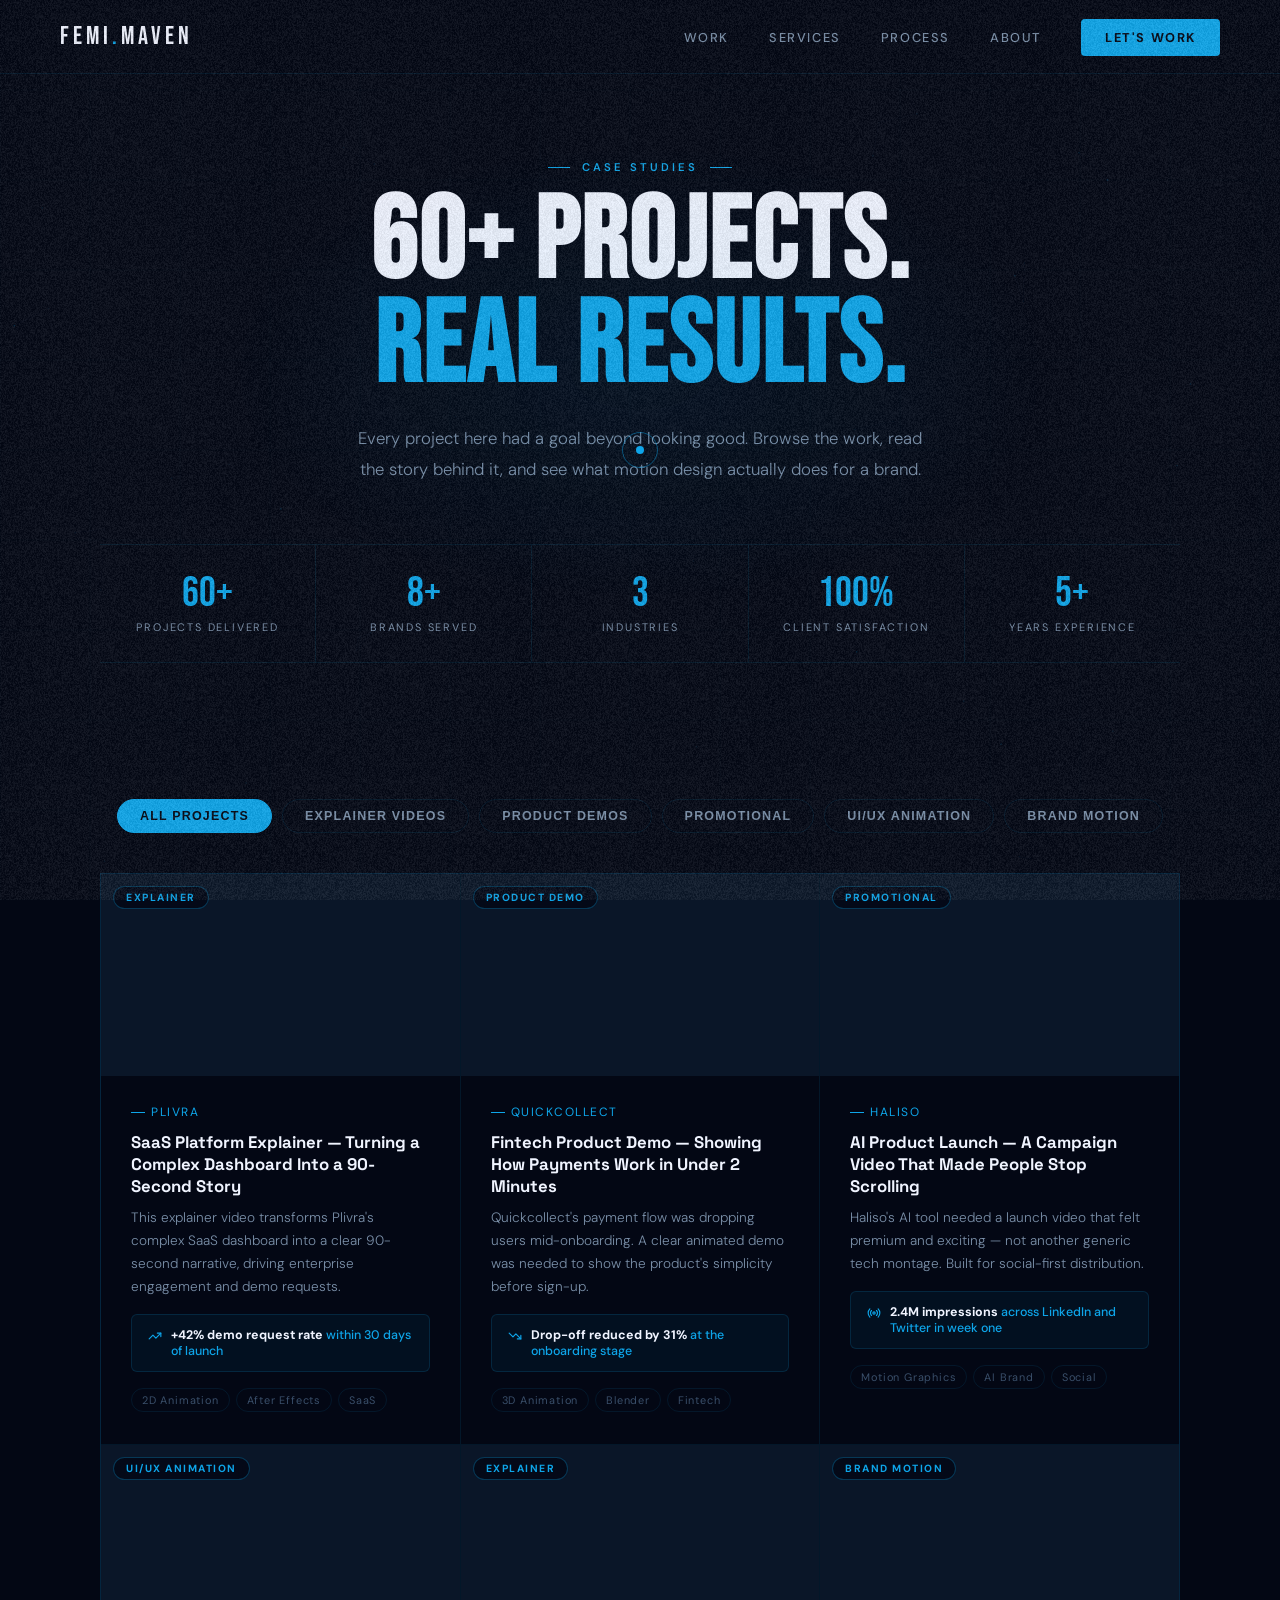
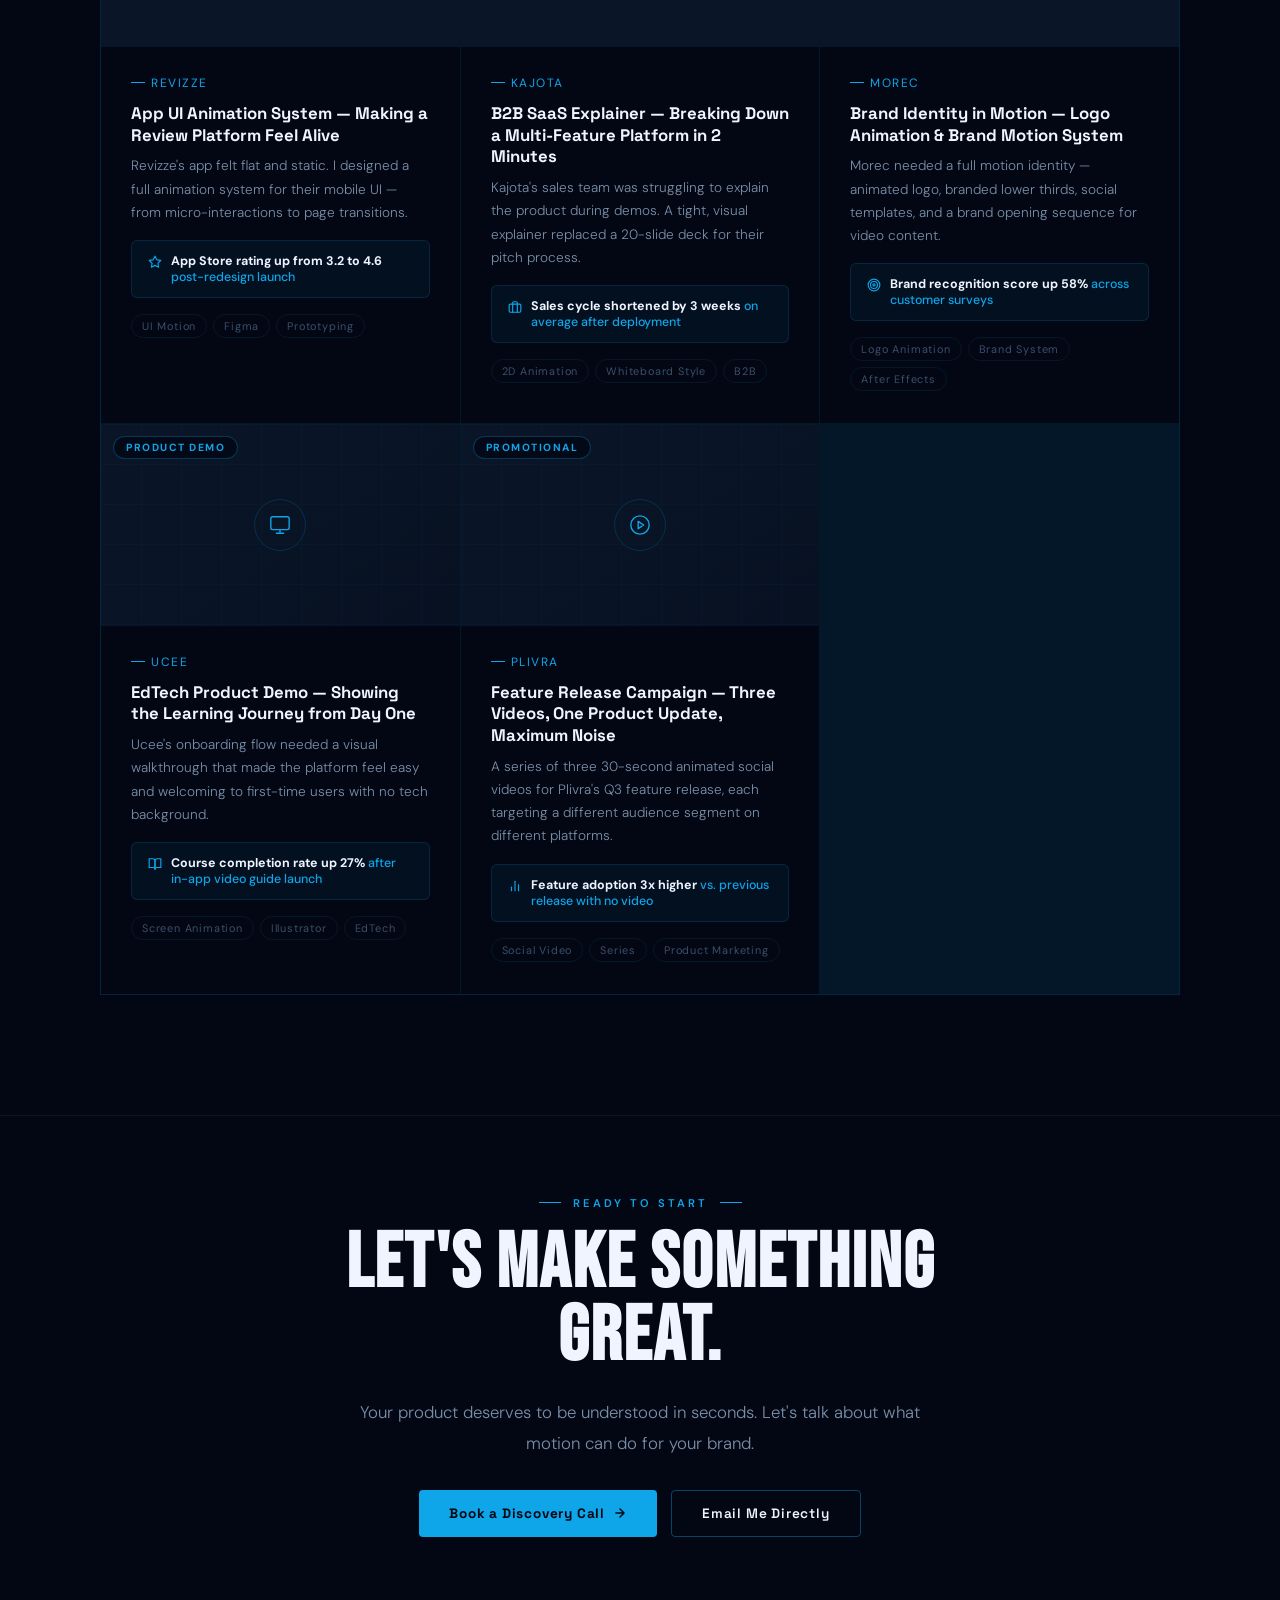
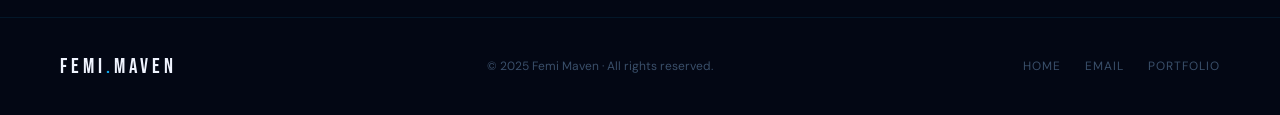
==== portfolio.html @ 69431718 "fix-2" ====
<!DOCTYPE html>
<html lang="en">

<head>
  <meta charset="UTF-8">
  <meta name="viewport" content="width=device-width, initial-scale=1.0">
  <title>Portfolio — Femi Maven Motion Design</title>
  <style>
    @import url('https://fonts.googleapis.com/css2?family=Bebas+Neue&family=Space+Grotesk:wght@400;500;600;700&family=DM+Sans:wght@300;400;500&display=swap');

    :root {
      --bg: #030714;
      --bg2: #0a1628;
      --bg3: #071122;
      --ac: #0ea5e9;
      --acg: rgba(14, 165, 233, .12);
      --acgs: rgba(14, 165, 233, .3);
      --tp: #f0f4ff;
      --tm: #7a8fa8;
      --td: #3a4f6a;
      --b: rgba(14, 165, 233, .1);
      --bh: rgba(14, 165, 233, .38);
    }

    *,
    *::before,
    *::after {
      margin: 0;
      padding: 0;
      box-sizing: border-box
    }

    html {
      scroll-behavior: smooth
    }

    body {
      background: var(--bg);
      color: var(--tp);
      font-family: 'DM Sans', 'Segoe UI', system-ui, sans-serif;
      overflow-x: hidden;
      cursor: none
    }

    body::before {
      content: '';
      display: block;
      position: fixed;
      top: 0;
      left: 0;
      width: 100%;
      height: 100%;
      opacity: .7;

      background: url('./noise.webp');
      background-repeat: repeat;
      background-size: 257px auto;
      pointer-events: none;
      z-index: 999;
    }

    /* CURSOR */
    #cd {
      width: 8px;
      height: 8px;
      background: var(--ac);
      border-radius: 50%;
      position: fixed;
      top: 0;
      left: 0;
      pointer-events: none;
      z-index: 9999;
      will-change: transform
    }

    #cr {
      width: 36px;
      height: 36px;
      border: 1.5px solid rgba(14, 165, 233, .45);
      border-radius: 50%;
      position: fixed;
      top: 0;
      left: 0;
      pointer-events: none;
      z-index: 9998;
      will-change: transform;
      transition: width .25s, height .25s, border-color .25s
    }

    #cr.big {
      width: 58px;
      height: 58px;
      border-color: var(--ac)
    }

    /* CANVAS */
    #bgc {
      position: fixed;
      inset: 0;
      z-index: 0;
      pointer-events: none;
      opacity: .5
    }

    /* NAV */
    nav {
      position: fixed;
      top: 0;
      left: 0;
      right: 0;
      z-index: 200;
      padding: 22px 60px;
      display: flex;
      align-items: center;
      justify-content: space-between;
      background: rgba(3, 7, 20, .92);
      backdrop-filter: blur(18px);
      border-bottom: 1px solid var(--b)
    }

    .logo {
      font-family: 'Bebas Neue', Impact, sans-serif;
      font-size: 1.55rem;
      letter-spacing: 4px;
      color: var(--tp);
      text-decoration: none
    }

    .logo em {
      color: var(--ac);
      font-style: normal
    }

    .nav-ul {
      display: flex;
      gap: 40px;
      list-style: none;
      align-items: center
    }

    .nav-ul a {
      color: var(--tm);
      text-decoration: none;
      font-size: .8rem;
      font-weight: 500;
      letter-spacing: 1.6px;
      text-transform: uppercase;
      transition: color .25s;
      position: relative
    }

    .nav-ul a::after {
      content: '';
      position: absolute;
      bottom: -4px;
      left: 0;
      right: 0;
      height: 1px;
      background: var(--ac);
      transform: scaleX(0);
      transition: transform .25s
    }

    .nav-ul a:hover,
    .nav-ul a.active {
      color: var(--tp)
    }

    .nav-ul a:hover::after,
    .nav-ul a.active::after {
      transform: scaleX(1)
    }

    .ncta {
      background: var(--ac) !important;
      color: #030714 !important;
      padding: 10px 24px !important;
      border-radius: 4px;
      font-weight: 700 !important
    }

    .ncta:hover {
      box-shadow: 0 0 26px rgba(14, 165, 233, .55) !important
    }

    .ncta::after {
      display: none !important
    }

    /* LAYOUT */
    .wrap {
      max-width: 1200px;
      margin: 0 auto;
      padding: 0 60px
    }

    /* HERO BANNER */
    #phero {
      position: relative;
      z-index: 10;
      padding: 160px 0 80px;
      text-align: center;
      overflow: hidden
    }

    #phero::before {
      content: '';
      position: absolute;
      width: 900px;
      height: 500px;
      background: radial-gradient(ellipse, rgba(14, 165, 233, .06), transparent 65%);
      top: 50%;
      left: 50%;
      transform: translate(-50%, -50%);
      pointer-events: none
    }

    .eye {
      font-size: .7rem;
      font-weight: 600;
      letter-spacing: 3px;
      text-transform: uppercase;
      color: var(--ac);
      display: flex;
      align-items: center;
      justify-content: center;
      gap: 12px;
      margin-bottom: 18px
    }

    .eye::before {
      content: '';
      width: 22px;
      height: 1px;
      background: var(--ac)
    }

    .eye::after {
      content: '';
      width: 22px;
      height: 1px;
      background: var(--ac)
    }

    .phero-h {
      font-family: 'Bebas Neue', Impact, sans-serif;
      font-size: clamp(4rem, 9vw, 9rem);
      line-height: .9;
      letter-spacing: 2px;
      color: var(--tp);
      margin-bottom: 24px
    }

    .phero-h .ac {
      color: var(--ac)
    }

    .phero-sub {
      font-size: 1.05rem;
      color: var(--tm);
      max-width: 580px;
      margin: 0 auto;
      line-height: 1.8;
      font-weight: 300
    }

    /* STATS STRIP */
    .pstats {
      display: flex;
      gap: 0;
      border-top: 1px solid var(--b);
      border-bottom: 1px solid var(--b);
      margin-top: 60px;
      position: relative;
      z-index: 10
    }

    .pstat {
      flex: 1;
      padding: 28px 20px;
      text-align: center;
      border-right: 1px solid var(--b)
    }

    .pstat:last-child {
      border-right: none
    }

    .pstat-n {
      font-family: 'Bebas Neue', Impact, sans-serif;
      font-size: 2.6rem;
      color: var(--ac);
      line-height: 1;
      display: block
    }

    .pstat-l {
      font-size: .68rem;
      color: var(--tm);
      letter-spacing: 1.8px;
      text-transform: uppercase;
      margin-top: 6px;
      display: block
    }

    /* FILTERS */
    #filters {
      position: relative;
      z-index: 10;
      padding: 56px 0 40px
    }

    .filter-row {
      display: flex;
      gap: 10px;
      flex-wrap: wrap;
      align-items: center;
      justify-content: center
    }

    .ftag {
      padding: 9px 22px;
      border: 1px solid var(--b);
      border-radius: 100px;
      font-size: .78rem;
      font-weight: 600;
      letter-spacing: 1px;
      color: var(--tm);
      background: transparent;
      cursor: none;
      transition: all .25s;
      letter-spacing: 1.2px;
      text-transform: uppercase
    }

    .ftag:hover {
      border-color: var(--bh);
      color: var(--tp)
    }

    .ftag.on {
      background: var(--ac);
      border-color: var(--ac);
      color: #030714
    }

    /* GRID */
    #pgrid {
      position: relative;
      z-index: 10;
      padding-bottom: 120px
    }

    .grid {
      display: grid;
      grid-template-columns: repeat(3, 1fr);
      gap: 1px;
      background: var(--b);
      border: 1px solid var(--b)
    }

    /* PROJECT CARD */
    .pcard {
      background: var(--bg);
      position: relative;
      overflow: hidden;
      cursor: none;
      transition: background .35s
    }

    .pcard:hover {
      background: var(--bg3)
    }

    .pcard-thumb {
      position: relative;
      aspect-ratio: 16/9;
      overflow: hidden;
      background: var(--bg2)
    }

    .pcard-thumb-ph {
      position: absolute;
      inset: 0;
      display: flex;
      align-items: center;
      justify-content: center;
      background: linear-gradient(145deg, var(--bg2), var(--bg3))
    }

    .pcard-thumb-ph::before {
      content: '';
      position: absolute;
      inset: 0;
      background-image: linear-gradient(rgba(14, 165, 233, .03) 1px, transparent 1px), linear-gradient(90deg, rgba(14, 165, 233, .03) 1px, transparent 1px);
      background-size: 40px 40px
    }

    .thumb-icon {
      width: 52px;
      height: 52px;
      border: 1px solid rgba(14, 165, 233, .2);
      border-radius: 50%;
      display: flex;
      align-items: center;
      justify-content: center;
      position: relative;
      z-index: 1
    }

    .thumb-icon svg {
      width: 22px;
      height: 22px;
      stroke: var(--ac);
      stroke-width: 1.5;
      fill: none;
      stroke-linecap: round;
      stroke-linejoin: round
    }

    /* hover overlay */
    .pcard-overlay {
      position: absolute;
      inset: 0;
      background: rgba(3, 7, 20, .85);
      display: flex;
      align-items: center;
      justify-content: center;
      opacity: 0;
      transition: opacity .35s;
      backdrop-filter: blur(4px)
    }

    .pcard:hover .pcard-overlay {
      opacity: 1
    }

    .view-btn {
      display: inline-flex;
      align-items: center;
      gap: 8px;
      background: var(--ac);
      color: #030714;
      padding: 12px 24px;
      border-radius: 4px;
      font-family: 'Space Grotesk', system-ui, sans-serif;
      font-size: .82rem;
      font-weight: 700;
      letter-spacing: .8px;
      transform: translateY(8px);
      transition: transform .35s
    }

    .pcard:hover .view-btn {
      transform: translateY(0)
    }

    /* card category tag */
    .pcard-cat {
      position: absolute;
      top: 12px;
      left: 12px;
      z-index: 2;
      padding: 4px 12px;
      border-radius: 100px;
      font-size: .65rem;
      font-weight: 700;
      letter-spacing: 1.5px;
      text-transform: uppercase;
      border: 1px solid rgba(14, 165, 233, .3);
      background: rgba(3, 7, 20, .8);
      color: var(--ac);
      backdrop-filter: blur(8px)
    }

    /* card body */
    .pcard-body {
      padding: 28px 30px 32px
    }

    .pcard-title {
      font-family: 'Space Grotesk', system-ui, sans-serif;
      font-size: 1.05rem;
      font-weight: 800;
      color: var(--tp);
      margin-bottom: 8px;
      line-height: 1.3
    }

    .pcard-client {
      font-size: .75rem;
      color: var(--ac);
      letter-spacing: 1.5px;
      text-transform: uppercase;
      margin-bottom: 12px;
      display: flex;
      align-items: center;
      gap: 6px
    }

    .pcard-client::before {
      content: '';
      width: 14px;
      height: 1px;
      background: var(--ac)
    }

    .pcard-desc {
      font-size: .85rem;
      color: var(--tm);
      line-height: 1.7;
      font-weight: 300
    }

    .pcard-result {
      margin-top: 16px;
      padding: 12px 16px;
      background: rgba(14, 165, 233, .06);
      border: 1px solid rgba(14, 165, 233, .15);
      border-radius: 6px;
      font-size: .78rem;
      color: var(--ac);
      font-weight: 500;
      display: flex;
      align-items: flex-start;
      gap: 9px
    }

    .pcard-result svg {
      width: 14px;
      height: 14px;
      flex-shrink: 0;
      margin-top: 2px
    }

    .pcard-result strong {
      color: var(--tp)
    }

    /* tag chips on card */
    .pcard-tags {
      display: flex;
      gap: 6px;
      flex-wrap: wrap;
      margin-top: 16px
    }

    .ptag {
      padding: 4px 10px;
      border: 1px solid var(--b);
      border-radius: 100px;
      font-size: .68rem;
      color: var(--td);
      letter-spacing: .8px
    }

    /* MODAL */
    #modal-bg {
      position: fixed;
      inset: 0;
      z-index: 500;
      background: rgba(3, 7, 20, .92);
      backdrop-filter: blur(12px);
      display: none;
      align-items: flex-start;
      justify-content: center;
      padding: 40px 20px;
      overflow-y: auto
    }

    #modal-bg.open {
      display: flex
    }

    #modal {
      background: var(--bg2);
      border: 1px solid var(--bh);
      border-radius: 16px;
      width: 100%;
      max-width: 900px;
      position: relative;
      overflow: hidden;
      animation: mopen .4s cubic-bezier(.16, 1, .3, 1)
    }

    @keyframes mopen {
      from {
        opacity: 0;
        transform: translateY(24px)
      }

      to {
        opacity: 1;
        transform: none
      }
    }

    .modal-close {
      position: absolute;
      top: 20px;
      right: 20px;
      z-index: 10;
      width: 40px;
      height: 40px;
      border: 1px solid var(--bh);
      border-radius: 50%;
      display: flex;
      align-items: center;
      justify-content: center;
      background: var(--bg3);
      cursor: none;
      transition: background .25s, border-color .25s
    }

    .modal-close:hover {
      background: var(--ac);
      border-color: var(--ac)
    }

    .modal-close svg {
      width: 16px;
      height: 16px;
      stroke: var(--tm);
      stroke-width: 2;
      fill: none;
      stroke-linecap: round;
      stroke-linejoin: round;
      transition: stroke .25s
    }

    .modal-close:hover svg {
      stroke: #030714
    }

    /* modal video / thumb */
    .modal-visual {
      position: relative;
      aspect-ratio: 16/9;
      background: linear-gradient(145deg, var(--bg3), #020b18);
      overflow: hidden
    }

    .modal-visual::before {
      content: '';
      position: absolute;
      inset: 0;
      background-image: linear-gradient(rgba(14, 165, 233, .03) 1px, transparent 1px), linear-gradient(90deg, rgba(14, 165, 233, .03) 1px, transparent 1px);
      background-size: 52px 52px
    }

    .modal-vis-ph {
      position: absolute;
      inset: 0;
      display: flex;
      align-items: center;
      justify-content: center;
      flex-direction: column;
      gap: 14px
    }

    .modal-play {
      width: 70px;
      height: 70px;
      border-radius: 50%;
      background: rgba(14, 165, 233, .1);
      border: 1.5px solid rgba(14, 165, 233, .4);
      display: flex;
      align-items: center;
      justify-content: center;
      position: relative;
      z-index: 1;
      transition: background .3s, transform .3s;
      cursor: none
    }

    .modal-play:hover {
      background: var(--ac);
      transform: scale(1.08);
      box-shadow: 0 0 40px rgba(14, 165, 233, .5)
    }

    .modal-play svg {
      width: 24px;
      height: 24px;
      fill: var(--ac);
      margin-left: 4px;
      transition: fill .3s
    }

    .modal-play:hover svg {
      fill: #030714
    }

    .modal-vis-label {
      font-size: .72rem;
      color: var(--tm);
      letter-spacing: 2px;
      text-transform: uppercase;
      position: relative;
      z-index: 1
    }

    /* corner brackets on modal visual */
    .mvc {
      position: absolute;
      width: 20px;
      height: 20px
    }

    .mvc.tl {
      top: 16px;
      left: 16px;
      border-top: 2px solid rgba(14, 165, 233, .35);
      border-left: 2px solid rgba(14, 165, 233, .35)
    }

    .mvc.tr {
      top: 16px;
      right: 16px;
      border-top: 2px solid rgba(14, 165, 233, .35);
      border-right: 2px solid rgba(14, 165, 233, .35)
    }

    .mvc.bl {
      bottom: 16px;
      left: 16px;
      border-bottom: 2px solid rgba(14, 165, 233, .35);
      border-left: 2px solid rgba(14, 165, 233, .35)
    }

    .mvc.br {
      bottom: 16px;
      right: 16px;
      border-bottom: 2px solid rgba(14, 165, 233, .35);
      border-right: 2px solid rgba(14, 165, 233, .35)
    }

    /* modal content */
    .modal-content {
      padding: 40px 44px 48px
    }

    .modal-cat-row {
      display: flex;
      align-items: center;
      gap: 10px;
      margin-bottom: 16px
    }

    .modal-cat {
      padding: 5px 14px;
      border-radius: 100px;
      font-size: .68rem;
      font-weight: 700;
      letter-spacing: 1.5px;
      text-transform: uppercase;
      border: 1px solid rgba(14, 165, 233, .3);
      color: var(--ac)
    }

    .modal-client-tag {
      font-size: .72rem;
      color: var(--td);
      letter-spacing: 1.5px;
      text-transform: uppercase
    }

    .modal-title {
      font-family: 'Space Grotesk', system-ui, sans-serif;
      font-size: clamp(1.6rem, 3vw, 2.2rem);
      font-weight: 800;
      line-height: 1.15;
      color: var(--tp);
      margin-bottom: 12px
    }

    .modal-tagline {
      font-size: 1rem;
      color: var(--tm);
      line-height: 1.75;
      font-weight: 300;
      margin-bottom: 32px;
      padding-bottom: 32px;
      border-bottom: 1px solid var(--b)
    }

    /* 3-col brief/result/impact */
    .modal-3col {
      display: grid;
      grid-template-columns: repeat(3, 1fr);
      gap: 1px;
      background: var(--b);
      border: 1px solid var(--b);
      border-radius: 8px;
      overflow: hidden;
      margin-bottom: 32px
    }

    .m3cell {
      background: var(--bg3);
      padding: 24px 22px
    }

    .m3label {
      font-size: .65rem;
      font-weight: 700;
      letter-spacing: 2.5px;
      text-transform: uppercase;
      color: var(--ac);
      margin-bottom: 10px;
      display: flex;
      align-items: center;
      gap: 8px
    }

    .m3label svg {
      width: 13px;
      height: 13px;
      stroke: var(--ac);
      stroke-width: 2;
      fill: none;
      stroke-linecap: round;
      stroke-linejoin: round
    }

    .m3val {
      font-size: .88rem;
      color: var(--tm);
      line-height: 1.7;
      font-weight: 300
    }

    .m3val strong {
      color: var(--tp);
      font-weight: 500
    }

    /* before/after */
    .ba-wrap {
      margin-bottom: 32px
    }

    .ba-title {
      font-family: 'Space Grotesk', system-ui, sans-serif;
      font-size: .85rem;
      font-weight: 700;
      color: var(--tp);
      letter-spacing: .5px;
      margin-bottom: 16px;
      display: flex;
      align-items: center;
      gap: 10px
    }

    .ba-title::after {
      content: '';
      flex: 1;
      height: 1px;
      background: var(--b)
    }

    .ba-grid {
      display: grid;
      grid-template-columns: 1fr 1fr;
      gap: 12px
    }

    .ba-card {
      padding: 20px 22px;
      border-radius: 8px;
      border: 1px solid var(--b)
    }

    .ba-card.before {
      background: rgba(255, 80, 80, .04);
      border-color: rgba(255, 80, 80, .15)
    }

    .ba-card.after {
      background: rgba(14, 165, 233, .04);
      border-color: rgba(14, 165, 233, .2)
    }

    .ba-head {
      font-size: .65rem;
      font-weight: 700;
      letter-spacing: 2px;
      text-transform: uppercase;
      margin-bottom: 10px;
      display: flex;
      align-items: center;
      gap: 7px
    }

    .ba-card.before .ba-head {
      color: #f87171
    }

    .ba-card.after .ba-head {
      color: var(--ac)
    }

    .ba-head svg {
      width: 12px;
      height: 12px;
      stroke: currentColor;
      stroke-width: 2.5;
      fill: none;
      stroke-linecap: round;
      stroke-linejoin: round
    }

    .ba-text {
      font-size: .85rem;
      color: var(--tm);
      line-height: 1.7;
      font-weight: 300
    }

    /* key results */
    .results-wrap {
      margin-bottom: 32px
    }

    .results-grid {
      display: grid;
      grid-template-columns: repeat(3, 1fr);
      gap: 12px;
      margin-top: 14px
    }

    .res-card {
      padding: 18px 20px;
      background: rgba(14, 165, 233, .05);
      border: 1px solid rgba(14, 165, 233, .14);
      border-radius: 8px;
      text-align: center
    }

    .res-num {
      font-family: 'Bebas Neue', Impact, sans-serif;
      font-size: 2.2rem;
      color: var(--ac);
      line-height: 1;
      display: block
    }

    .res-lbl {
      font-size: .7rem;
      color: var(--tm);
      letter-spacing: 1.2px;
      text-transform: uppercase;
      margin-top: 4px;
      display: block
    }

    /* tools used */
    .tools-row {
      display: flex;
      flex-wrap: wrap;
      gap: 8px
    }

    .tool-chip {
      padding: 6px 14px;
      border: 1px solid var(--b);
      border-radius: 100px;
      font-size: .75rem;
      color: var(--tm);
      background: var(--bg3)
    }

    /* modal footer */
    .modal-footer {
      display: flex;
      align-items: center;
      justify-content: space-between;
      padding-top: 28px;
      border-top: 1px solid var(--b)
    }

    .btn-p {
      background: var(--ac);
      color: #030714;
      padding: 14px 30px;
      font-family: 'Space Grotesk', system-ui, sans-serif;
      font-size: .85rem;
      font-weight: 700;
      letter-spacing: .8px;
      border-radius: 4px;
      border: none;
      cursor: none;
      text-decoration: none;
      display: inline-flex;
      align-items: center;
      gap: 8px;
      transition: box-shadow .3s, transform .2s
    }

    .btn-p:hover {
      box-shadow: 0 0 30px rgba(14, 165, 233, .5);
      transform: translateY(-2px)
    }

    .btn-g {
      background: transparent;
      color: var(--tp);
      padding: 14px 30px;
      font-family: 'Space Grotesk', system-ui, sans-serif;
      font-size: .85rem;
      font-weight: 600;
      letter-spacing: .8px;
      border-radius: 4px;
      border: 1px solid var(--bh);
      cursor: none;
      text-decoration: none;
      display: inline-flex;
      align-items: center;
      gap: 8px;
      transition: border-color .3s, background .3s, transform .2s
    }

    .btn-g:hover {
      border-color: var(--ac);
      background: var(--acg);
      transform: translateY(-2px)
    }

    /* EMPTY STATE */
    .empty {
      grid-column: 1/-1;
      padding: 80px 20px;
      text-align: center;
      color: var(--td);
      font-size: .9rem
    }

    /* REVEAL */
    .rv {
      opacity: 1;
      transform: none;
      transition: opacity .7s ease, transform .7s cubic-bezier(.16, 1, .3, 1)
    }

    .rv.hi {
      opacity: 0;
      transform: translateY(28px)
    }

    .rv.d1 {
      transition-delay: .08s
    }

    .rv.d2 {
      transition-delay: .16s
    }

    .rv.d3 {
      transition-delay: .24s
    }

    .rv.d4 {
      transition-delay: .32s
    }

    .rv.d5 {
      transition-delay: .4s
    }

    .rv.d6 {
      transition-delay: .48s
    }

    /* FOOTER */
    footer {
      padding: 36px 60px;
      border-top: 1px solid var(--b);
      display: flex;
      align-items: center;
      justify-content: space-between;
      position: relative;
      z-index: 10
    }

    .flogo {
      font-family: 'Bebas Neue', Impact, sans-serif;
      font-size: 1.3rem;
      letter-spacing: 4px;
      color: var(--tp);
      text-decoration: none
    }

    .flogo em {
      color: var(--ac);
      font-style: normal
    }

    .fcopy {
      font-size: .75rem;
      color: var(--td)
    }

    .flinks {
      display: flex;
      gap: 24px
    }

    .flinks a {
      font-size: .75rem;
      color: var(--td);
      text-decoration: none;
      letter-spacing: 1px;
      text-transform: uppercase;
      transition: color .3s
    }

    .flinks a:hover {
      color: var(--ac)
    }

    @keyframes blink {

      0%,
      100% {
        opacity: 1
      }

      50% {
        opacity: .25
      }
    }

    @keyframes vpglow {

      0%,
      100% {
        transform: scale(1);
        opacity: .6
      }

      50% {
        transform: scale(1.2);
        opacity: 1
      }
    }

    @media(max-width:1024px) {

      nav,
      footer {
        padding-left: 28px;
        padding-right: 28px
      }

      .wrap {
        padding: 0 28px
      }

      .grid {
        grid-template-columns: repeat(2, 1fr)
      }

      .modal-3col,
      .ba-grid,
      .results-grid {
        grid-template-columns: 1fr
      }

      .modal-content {
        padding: 28px 24px 36px
      }

      .modal-footer {
        flex-direction: column;
        gap: 12px
      }
    }

    @media(max-width:768px) {
      .nav-ul {
        display: none
      }

      .grid {
        grid-template-columns: 1fr
      }

      .pstats {
        flex-wrap: wrap
      }

      .pstat {
        flex: 1 1 50%;
        border-bottom: 1px solid var(--b)
      }
    }
  </style>
</head>

<body>

  <div id="cd"></div>
  <div id="cr"></div>
  <canvas id="bgc"></canvas>

  <!-- NAV -->
  <nav>
    <a href="index.html" class="logo">FEMI<em>.</em>MAVEN</a>
    <ul class="nav-ul">
      <li><a href="femi-maven.html#work">Work</a></li>
      <li><a href="femi-maven.html#services">Services</a></li>
      <li><a href="femi-maven.html#process">Process</a></li>
      <li><a href="femi-maven.html#about">About</a></li>
      <li><a href="femi-maven.html#cta" class="ncta">Let's Work</a></li>
    </ul>
  </nav>

  <!-- HERO -->
  <section id="phero">
    <div class="wrap">
      <div class="eye rv">Case Studies</div>
      <h1 class="phero-h rv d1">60+ Projects.<br><span class="ac">Real Results.</span></h1>
      <p class="phero-sub rv d2">Every project here had a goal beyond looking good. Browse the work, read the story
        behind it, and see what motion design actually does for a brand.</p>
      <div class="pstats rv d3">
        <div class="pstat"><span class="pstat-n" data-to="60" data-suf="+">0+</span><span class="pstat-l">Projects
            Delivered</span></div>
        <div class="pstat"><span class="pstat-n" data-to="8" data-suf="+">0+</span><span class="pstat-l">Brands
            Served</span></div>
        <div class="pstat"><span class="pstat-n" data-to="3" data-suf="">0</span><span class="pstat-l">Industries</span>
        </div>
        <div class="pstat"><span class="pstat-n" data-to="100" data-suf="%">0%</span><span class="pstat-l">Client
            Satisfaction</span></div>
        <div class="pstat"><span class="pstat-n" data-to="5" data-suf="+">0+</span><span class="pstat-l">Years
            Experience</span></div>
      </div>
    </div>
  </section>

  <!-- FILTERS -->
  <section id="filters">
    <div class="wrap">
      <div class="filter-row">
        <button class="ftag on" data-filter="all">All Projects</button>
        <button class="ftag" data-filter="explainer">Explainer Videos</button>
        <button class="ftag" data-filter="product">Product Demos</button>
        <button class="ftag" data-filter="promo">Promotional</button>
        <button class="ftag" data-filter="uiux">UI/UX Animation</button>
        <button class="ftag" data-filter="brand">Brand Motion</button>
      </div>
    </div>
  </section>

  <!-- GRID -->
  <section id="pgrid">
    <div class="wrap">
      <div class="grid" id="cardGrid">

        <!-- CARD 1 -->
        <div class="pcard rv" data-cat="explainer" data-id="0">
          <div class="pcard-thumb">
            <iframe width="100%" height="100%" src="https://www.youtube.com/embed/Rk3NoCbwouI" frameborder="0"
              allow="accelerometer; autoplay; clipboard-write; encrypted-media; gyroscope; picture-in-picture; web-share"
              allowfullscreen></iframe>
            <span class="pcard-cat">Explainer</span>
            <div class="pcard-overlay">
              <div class="view-btn">View Case Study <svg width="14" height="14" viewBox="0 0 24 24" fill="none"
                  stroke="currentColor" stroke-width="2.5" stroke-linecap="round" stroke-linejoin="round">
                  <path d="M5 12h14M12 5l7 7-7 7" />
                </svg></div>
            </div>
          </div>
          <div class="pcard-body">
            <p class="pcard-client">Plivra</p>
            <h3 class="pcard-title">SaaS Platform Explainer — Turning a Complex Dashboard Into a 90-Second Story</h3>
            <p class="pcard-desc">This explainer video transforms Plivra's complex SaaS dashboard into a clear 90-second
              narrative, driving enterprise engagement and demo requests.</p>
            <div class="pcard-result"><svg viewBox="0 0 24 24" width="14" height="14" fill="none" stroke="currentColor"
                stroke-width="2" stroke-linecap="round" stroke-linejoin="round">
                <polyline points="22 7 13.5 15.5 8.5 10.5 2 17" />
                <polyline points="16 7 22 7 22 13" />
              </svg><span><strong>+42% demo request rate</strong> within 30 days of launch</span></div>
            <div class="pcard-tags"><span class="ptag">2D Animation</span><span class="ptag">After Effects</span><span
                class="ptag">SaaS</span></div>
          </div>
        </div>

        <!-- CARD 2 -->
        <div class="pcard rv d1" data-cat="product" data-id="1">
          <div class="pcard-thumb">
            <iframe width="100%" height="100%" src="https://www.youtube.com/embed/74j-l-0pw68" frameborder="0"
              allow="accelerometer; autoplay; clipboard-write; encrypted-media; gyroscope; picture-in-picture; web-share"
              allowfullscreen></iframe>
            <span class="pcard-cat">Product Demo</span>
            <div class="pcard-overlay">
              <div class="view-btn">View Case Study <svg width="14" height="14" viewBox="0 0 24 24" fill="none"
                  stroke="currentColor" stroke-width="2.5" stroke-linecap="round" stroke-linejoin="round">
                  <path d="M5 12h14M12 5l7 7-7 7" />
                </svg></div>
            </div>
          </div>
          <div class="pcard-body">
            <p class="pcard-client">Quickcollect</p>
            <h3 class="pcard-title">Fintech Product Demo — Showing How Payments Work in Under 2 Minutes</h3>
            <p class="pcard-desc">Quickcollect's payment flow was dropping users mid-onboarding. A clear animated demo
              was needed to show the product's simplicity before sign-up.</p>
            <div class="pcard-result"><svg viewBox="0 0 24 24" width="14" height="14" fill="none" stroke="currentColor"
                stroke-width="2" stroke-linecap="round" stroke-linejoin="round">
                <polyline points="22 17 13.5 8.5 8.5 13.5 2 7" />
                <polyline points="16 17 22 17 22 11" />
              </svg><span><strong>Drop-off reduced by 31%</strong> at the onboarding stage</span></div>
            <div class="pcard-tags"><span class="ptag">3D Animation</span><span class="ptag">Blender</span><span
                class="ptag">Fintech</span></div>
          </div>
        </div>

        <!-- CARD 3 -->
        <div class="pcard rv d2" data-cat="promo" data-id="2">
          <div class="pcard-thumb">
            <iframe width="100%" height="100%" src="https://www.youtube.com/embed/gLqxiHWS610" frameborder="0"
              allow="accelerometer; autoplay; clipboard-write; encrypted-media; gyroscope; picture-in-picture; web-share"
              allowfullscreen></iframe>
            <span class="pcard-cat">Promotional</span>
            <div class="pcard-overlay">
              <div class="view-btn">View Case Study <svg width="14" height="14" viewBox="0 0 24 24" fill="none"
                  stroke="currentColor" stroke-width="2.5" stroke-linecap="round" stroke-linejoin="round">
                  <path d="M5 12h14M12 5l7 7-7 7" />
                </svg></div>
            </div>
          </div>
          <div class="pcard-body">
            <p class="pcard-client">Haliso</p>
            <h3 class="pcard-title">AI Product Launch — A Campaign Video That Made People Stop Scrolling</h3>
            <p class="pcard-desc">Haliso's AI tool needed a launch video that felt premium and exciting — not another
              generic tech montage. Built for social-first distribution.</p>
            <div class="pcard-result"><svg viewBox="0 0 24 24" width="14" height="14" fill="none" stroke="currentColor"
                stroke-width="2" stroke-linecap="round" stroke-linejoin="round">
                <circle cx="12" cy="12" r="2" />
                <path
                  d="M16.24 7.76a6 6 0 0 1 0 8.49m-8.48-.01a6 6 0 0 1 0-8.49m11.31-2.82a10 10 0 0 1 0 14.14m-14.14 0a10 10 0 0 1 0-14.14" />
              </svg><span><strong>2.4M impressions</strong> across LinkedIn and Twitter in week one</span></div>
            <div class="pcard-tags"><span class="ptag">Motion Graphics</span><span class="ptag">AI Brand</span><span
                class="ptag">Social</span></div>
          </div>
        </div>

        <!-- CARD 4 -->
        <div class="pcard rv d3" data-cat="uiux" data-id="3">
          <div class="pcard-thumb">
            <iframe width="100%" height="100%" src="https://www.youtube.com/embed/BGMCvHMxhV8" frameborder="0"
              allow="accelerometer; autoplay; clipboard-write; encrypted-media; gyroscope; picture-in-picture; web-share"
              allowfullscreen></iframe>
            <span class="pcard-cat">UI/UX Animation</span>
            <div class="pcard-overlay">
              <div class="view-btn">View Case Study <svg width="14" height="14" viewBox="0 0 24 24" fill="none"
                  stroke="currentColor" stroke-width="2.5" stroke-linecap="round" stroke-linejoin="round">
                  <path d="M5 12h14M12 5l7 7-7 7" />
                </svg></div>
            </div>
          </div>
          <div class="pcard-body">
            <p class="pcard-client">Revizze</p>
            <h3 class="pcard-title">App UI Animation System — Making a Review Platform Feel Alive</h3>
            <p class="pcard-desc">Revizze's app felt flat and static. I designed a full animation system for their
              mobile UI — from micro-interactions to page transitions.</p>
            <div class="pcard-result"><svg viewBox="0 0 24 24" width="14" height="14" fill="none" stroke="currentColor"
                stroke-width="2" stroke-linecap="round" stroke-linejoin="round">
                <polygon
                  points="12 2 15.09 8.26 22 9.27 17 14.14 18.18 21.02 12 17.77 5.82 21.02 7 14.14 2 9.27 8.91 8.26 12 2" />
              </svg><span><strong>App Store rating up from 3.2 to 4.6</strong> post-redesign launch</span></div>
            <div class="pcard-tags"><span class="ptag">UI Motion</span><span class="ptag">Figma</span><span
                class="ptag">Prototyping</span></div>
          </div>
        </div>

        <!-- CARD 5 -->
        <div class="pcard rv d4" data-cat="explainer" data-id="4">
          <div class="pcard-thumb">
            <iframe width="100%" height="100%" src="https://www.youtube.com/embed/74j-l-0pw68" frameborder="0"
              allow="accelerometer; autoplay; clipboard-write; encrypted-media; gyroscope; picture-in-picture; web-share"
              allowfullscreen></iframe>
            <span class="pcard-cat">Explainer</span>
            <div class="pcard-overlay">
              <div class="view-btn">View Case Study <svg width="14" height="14" viewBox="0 0 24 24" fill="none"
                  stroke="currentColor" stroke-width="2.5" stroke-linecap="round" stroke-linejoin="round">
                  <path d="M5 12h14M12 5l7 7-7 7" />
                </svg></div>
            </div>
          </div>
          <div class="pcard-body">
            <p class="pcard-client">Kajota</p>
            <h3 class="pcard-title">B2B SaaS Explainer — Breaking Down a Multi-Feature Platform in 2 Minutes</h3>
            <p class="pcard-desc">Kajota's sales team was struggling to explain the product during demos. A tight,
              visual explainer replaced a 20-slide deck for their pitch process.</p>
            <div class="pcard-result"><svg viewBox="0 0 24 24" width="14" height="14" fill="none" stroke="currentColor"
                stroke-width="2" stroke-linecap="round" stroke-linejoin="round">
                <rect x="2" y="7" width="20" height="14" rx="2" />
                <path d="M16 21V5a2 2 0 0 0-2-2h-4a2 2 0 0 0-2 2v16" />
              </svg><span><strong>Sales cycle shortened by 3 weeks</strong> on average after deployment</span></div>
            <div class="pcard-tags"><span class="ptag">2D Animation</span><span class="ptag">Whiteboard
                Style</span><span class="ptag">B2B</span></div>
          </div>
        </div>

        <!-- CARD 6 -->
        <div class="pcard rv d5" data-cat="brand" data-id="5">
          <div class="pcard-thumb">
            <iframe width="100%" height="100%" src="https://www.youtube.com/embed/qIa23UIv9FY" frameborder="0"
              allow="accelerometer; autoplay; clipboard-write; encrypted-media; gyroscope; picture-in-picture; web-share"
              allowfullscreen></iframe>
            <span class="pcard-cat">Brand Motion</span>
            <div class="pcard-overlay">
              <div class="view-btn">View Case Study <svg width="14" height="14" viewBox="0 0 24 24" fill="none"
                  stroke="currentColor" stroke-width="2.5" stroke-linecap="round" stroke-linejoin="round">
                  <path d="M5 12h14M12 5l7 7-7 7" />
                </svg></div>
            </div>
          </div>
          <div class="pcard-body">
            <p class="pcard-client">Morec</p>
            <h3 class="pcard-title">Brand Identity in Motion — Logo Animation &amp; Brand Motion System</h3>
            <p class="pcard-desc">Morec needed a full motion identity — animated logo, branded lower thirds, social
              templates, and a brand opening sequence for video content.</p>
            <div class="pcard-result"><svg viewBox="0 0 24 24" width="14" height="14" fill="none" stroke="currentColor"
                stroke-width="2" stroke-linecap="round" stroke-linejoin="round">
                <circle cx="12" cy="12" r="10" />
                <circle cx="12" cy="12" r="6" />
                <circle cx="12" cy="12" r="2" />
              </svg><span><strong>Brand recognition score up 58%</strong> across customer surveys</span></div>
            <div class="pcard-tags"><span class="ptag">Logo Animation</span><span class="ptag">Brand System</span><span
                class="ptag">After Effects</span></div>
          </div>
        </div>

        <!-- CARD 7 -->
        <div class="pcard rv" data-cat="product" data-id="6">
          <div class="pcard-thumb">
            <div class="pcard-thumb-ph">
              <div class="thumb-icon"><svg viewBox="0 0 24 24">
                  <rect x="2" y="3" width="20" height="14" rx="2" />
                  <line x1="8" y1="21" x2="16" y2="21" />
                  <line x1="12" y1="17" x2="12" y2="21" />
                </svg></div>
            </div>
            <span class="pcard-cat">Product Demo</span>
            <div class="pcard-overlay">
              <div class="view-btn">View Case Study <svg width="14" height="14" viewBox="0 0 24 24" fill="none"
                  stroke="currentColor" stroke-width="2.5" stroke-linecap="round" stroke-linejoin="round">
                  <path d="M5 12h14M12 5l7 7-7 7" />
                </svg></div>
            </div>
          </div>
          <div class="pcard-body">
            <p class="pcard-client">Ucee</p>
            <h3 class="pcard-title">EdTech Product Demo — Showing the Learning Journey from Day One</h3>
            <p class="pcard-desc">Ucee's onboarding flow needed a visual walkthrough that made the platform feel easy
              and welcoming to first-time users with no tech background.</p>
            <div class="pcard-result"><svg viewBox="0 0 24 24" width="14" height="14" fill="none" stroke="currentColor"
                stroke-width="2" stroke-linecap="round" stroke-linejoin="round">
                <path d="M2 3h6a4 4 0 0 1 4 4v14a3 3 0 0 0-3-3H2z" />
                <path d="M22 3h-6a4 4 0 0 0-4 4v14a3 3 0 0 1 3-3h7z" />
              </svg><span><strong>Course completion rate up 27%</strong> after in-app video guide launch</span></div>
            <div class="pcard-tags"><span class="ptag">Screen Animation</span><span class="ptag">Illustrator</span><span
                class="ptag">EdTech</span></div>
          </div>
        </div>

        <!-- CARD 8 -->
        <div class="pcard rv d1" data-cat="promo" data-id="7">
          <div class="pcard-thumb">
            <div class="pcard-thumb-ph">
              <div class="thumb-icon"><svg viewBox="0 0 24 24">
                  <circle cx="12" cy="12" r="10" />
                  <polygon points="10 8 16 12 10 16 10 8" />
                </svg></div>
            </div>
            <span class="pcard-cat">Promotional</span>
            <div class="pcard-overlay">
              <div class="view-btn">View Case Study <svg width="14" height="14" viewBox="0 0 24 24" fill="none"
                  stroke="currentColor" stroke-width="2.5" stroke-linecap="round" stroke-linejoin="round">
                  <path d="M5 12h14M12 5l7 7-7 7" />
                </svg></div>
            </div>
          </div>
          <div class="pcard-body">
            <p class="pcard-client">Plivra</p>
            <h3 class="pcard-title">Feature Release Campaign — Three Videos, One Product Update, Maximum Noise</h3>
            <p class="pcard-desc">A series of three 30-second animated social videos for Plivra's Q3 feature release,
              each targeting a different audience segment on different platforms.</p>
            <div class="pcard-result"><svg viewBox="0 0 24 24" width="14" height="14" fill="none" stroke="currentColor"
                stroke-width="2" stroke-linecap="round" stroke-linejoin="round">
                <line x1="18" y1="20" x2="18" y2="10" />
                <line x1="12" y1="20" x2="12" y2="4" />
                <line x1="6" y1="20" x2="6" y2="14" />
              </svg><span><strong>Feature adoption 3x higher</strong> vs. previous release with no video</span></div>
            <div class="pcard-tags"><span class="ptag">Social Video</span><span class="ptag">Series</span><span
                class="ptag">Product Marketing</span></div>
          </div>
        </div>

      </div>
    </div>
  </section>

 <!-- CTA STRIP -->
<section style="position:relative;z-index:10;padding:80px 0;text-align:center;border-top:1px solid var(--b)">
  <div class="wrap">
    <div class="eye rv">Ready to Start</div>
    <h2 class="rv d1"
      style="font-family:'Bebas Neue',Impact,sans-serif;font-size:clamp(3rem,6vw,6rem);line-height:.95;letter-spacing:2px;margin:18px 0 24px">
      Let's make something<br><span class="ac">great.</span></h2>
    <p class="rv d2" style="font-size:1.05rem;color:var(--tm);max-width:580px;margin:0 auto 32px;line-height:1.8;font-weight:300;">
      Your product deserves to be understood in seconds. Let's talk about what motion can do for your brand.</p>
    <div class="rv d3" style="display:flex;gap:14px;justify-content:center;flex-wrap:wrap">
      <a href="https://cal.com/femi-maven" target="_blank" class="btn-p">
        Book a Discovery Call
        <svg width="14" height="14" viewBox="0 0 24 24" fill="none" stroke="currentColor" stroke-width="2.5"
          stroke-linecap="round" stroke-linejoin="round">
          <path d="M5 12h14M12 5l7 7-7 7" />
        </svg>
      </a>
      <a href="mailto:femimaven@gmail.com" class="btn-g">Email Me Directly</a>
    </div>
  </div>
</section>

  <footer>
    <a href="femi-maven.html" class="flogo">FEMI<em>.</em>MAVEN</a>
    <p class="fcopy">© 2025 Femi Maven · All rights reserved.</p>
    <div class="flinks">
      <a href="femi-maven.html">Home</a>
      <a href="mailto:femimaven@gmail.com">Email</a>
      <a href="https://mainstack.com/femi_maven" target="_blank">Portfolio</a>
    </div>
  </footer>

  <!-- CASE STUDY MODAL -->
  <div id="modal-bg">
    <div id="modal">
      <button class="modal-close" id="modalClose">
        <svg viewBox="0 0 24 24">
          <line x1="18" y1="6" x2="6" y2="18" />
          <line x1="6" y1="6" x2="18" y2="18" />
        </svg>
      </button>
      <div class="modal-visual" id="modalVisual">
        <span class="mvc tl"></span><span class="mvc tr"></span>
        <span class="mvc bl"></span><span class="mvc br"></span>
        <div class="modal-vis-ph" id="modalVisPh">
          <div class="modal-play" id="modalPlay">
            <svg viewBox="0 0 24 24">
              <polygon points="5 3 19 12 5 21 5 3" />
            </svg>
          </div>
          <p class="modal-vis-label">Project Preview — Replace with actual video</p>
        </div>
      </div>
      <div class="modal-content">
        <div class="modal-cat-row">
          <span class="modal-cat" id="mCat">Category</span>
          <span class="modal-client-tag" id="mClient">Client</span>
        </div>
        <h2 class="modal-title" id="mTitle">Project Title</h2>
        <p class="modal-tagline" id="mTagline">Project description</p>

        <div class="modal-3col">
          <div class="m3cell">
            <div class="m3label"><svg viewBox="0 0 24 24">
                <circle cx="12" cy="12" r="10" />
                <line x1="12" y1="8" x2="12" y2="12" />
                <line x1="12" y1="16" x2="12.01" y2="16" />
              </svg>The Brief</div>
            <p class="m3val" id="mBrief">—</p>
          </div>
          <div class="m3cell">
            <div class="m3label"><svg viewBox="0 0 24 24">
                <path
                  d="M14.7 6.3a1 1 0 0 0 0 1.4l1.6 1.6a1 1 0 0 0 1.4 0l3.77-3.77a6 6 0 0 1-7.94 7.94l-6.91 6.91a2.12 2.12 0 0 1-3-3l6.91-6.91a6 6 0 0 1 7.94-7.94l-3.76 3.76z" />
              </svg>My Approach</div>
            <p class="m3val" id="mApproach">—</p>
          </div>
          <div class="m3cell">
            <div class="m3label"><svg viewBox="0 0 24 24">
                <polyline points="22 7 13.5 15.5 8.5 10.5 2 17" />
                <polyline points="16 7 22 7 22 13" />
              </svg>The Outcome</div>
            <p class="m3val" id="mOutcome">—</p>
          </div>
        </div>

        <div class="ba-wrap">
          <p class="ba-title">Before &amp; After</p>
          <div class="ba-grid">
            <div class="ba-card before">
              <div class="ba-head"><svg viewBox="0 0 24 24">
                  <circle cx="12" cy="12" r="10" />
                  <line x1="15" y1="9" x2="9" y2="15" />
                  <line x1="9" y1="9" x2="15" y2="15" />
                </svg>Before</div>
              <p class="ba-text" id="mBefore">—</p>
            </div>
            <div class="ba-card after">
              <div class="ba-head"><svg viewBox="0 0 24 24">
                  <polyline points="20 6 9 17 4 12" />
                </svg>After</div>
              <p class="ba-text" id="mAfter">—</p>
            </div>
          </div>
        </div>

        <div class="results-wrap">
          <p class="ba-title">Key Results</p>
          <div class="results-grid" id="mResults"></div>
        </div>

        <div style="margin-bottom:24px">
          <p class="ba-title">Tools Used</p>
          <div class="tools-row" id="mTools"></div>
        </div>

        <div class="modal-footer">
          <a href="https://cal.com/femi-maven" target="_blank" class="btn-p">
            Book a Call Now
            <svg width="14" height="14" viewBox="0 0 24 24" fill="none" stroke="currentColor" stroke-width="2.5"
              stroke-linecap="round" stroke-linejoin="round">
              <path d="M18 13v6a2 2 0 01-2 2H5a2 2 0 01-2-2V8a2 2 0 012-2h6M15 3h6v6M10 14L21 3" />
            </svg>
          </a>
          <!-- <a href="mailto:femimaven@gmail.com" class="btn-g">Start a Similar Project</a> -->
        </div>
      </div>
    </div>
  </div>

  <script>
    (function () {
      "use strict";

      /* ── CASE STUDY DATA ── */
      var PROJECTS = [
        {
          cat: "Explainer", client: "Plivra",
          title: "SaaS Platform Explainer — Turning a Complex Dashboard Into a 90-Second Story",
          tagline: "Plivra needed their platform's core value communicated clearly for an enterprise audience with zero prior product knowledge. The challenge: explain a 14-feature dashboard in under 90 seconds without dumbing it down.",
          brief: "Create a 90-second explainer video for Plivra's product launch targeting enterprise buyers. The video needed to live on the homepage, in sales decks, and run as a paid ad on LinkedIn.",
          approach: "I stripped the product down to a single hero use case — saving 3 hours per week per team member — and built the entire narrative around that one transformation. Clean 2D animation with data visualisations showing real numbers.",
          outcome: "The video became the #1 asset in Plivra's sales cycle. Reps now send it before every discovery call, and the homepage conversion rate jumped within the first month of use.",
          before: "Prospects visited the homepage and left without booking a demo — bounce rate was 74%. Sales reps were spending 20 minutes per call explaining the product before any real conversation started.",
          after: "Bounce rate dropped to 48%. Demo requests up 42% in the first 30 days. Sales reps now use the video to pre-educate, cutting call time by an average of 12 minutes.",
          results: [{ n: "42%", l: "More Demo Requests" }, { n: "26pt", l: "Bounce Rate Drop" }, { n: "12min", l: "Saved Per Sales Call" }],
          tools: ["After Effects", "Adobe Illustrator", "Premiere Pro", "Audition"],
          video: "https://www.youtube.com/embed/gLqxiHWS610"
        },
        {
          cat: "Product Demo", client: "Quickcollect",
          title: "Fintech Product Demo — Showing How Payments Work in Under 2 Minutes",
          tagline: "Quickcollect's payment collection tool was seeing high sign-up intent but users were dropping off during onboarding. The product worked well — the problem was clarity, not functionality.",
          brief: "Build an animated product walkthrough that shows the full payment collection flow end-to-end. Target: reduce drop-off at the onboarding stage and increase activation rate.",
          approach: "I mapped the entire user journey and identified the 3 moments where confusion peaked. Built a 3D animated walkthrough of the actual product UI — real screens, real flow, no mockup — with voiceover guiding each step.",
          outcome: "Placed at the top of the onboarding flow, the video gave users confidence before they touched the product. Activation rate increased significantly and the support team saw fewer 'how do I start' tickets.",
          before: "31% of new sign-ups were abandoning onboarding before completing their first payment setup. Support tickets were high volume and low-complexity — users just didn't know where to start.",
          after: "Onboarding drop-off reduced by 31%. Support ticket volume down 22%. Users who watched the video were 2.4x more likely to complete their first transaction within 24 hours.",
          results: [{ n: "31%", l: "Less Drop-off" }, { n: "2.4x", l: "Faster Activation" }, { n: "22%", l: "Fewer Support Tickets" }],
          tools: ["Blender", "Cinema 4D", "After Effects", "Figma"],
          video: "https://www.youtube.com/embed/74j-l-0pw68"
        },
        {
          cat: "Promotional", client: "Haliso",
          title: "AI Product Launch — A Campaign Video That Made People Stop Scrolling",
          tagline: "Haliso's AI tool was launching into a crowded market. The launch video needed to feel genuinely different — not another tech startup montage with stock footage and buzzwords.",
          brief: "Create a 60-second launch video for social-first distribution across LinkedIn and Twitter/X. The brand needed to feel premium, human, and exciting — not corporate or overhyped.",
          approach: "Ditched stock footage entirely. Built a fully animated world using abstract 3D geometry to represent how Haliso's AI processes information. Wrote copy that focused on the human outcome, not the technology.",
          outcome: "The video outperformed every other asset in Haliso's launch campaign. It became a template for how the brand communicates on social going forward.",
          before: "No visual brand language. Marketing relied on text posts and product screenshots. Engagement rate on social: 1.2%. The brand had no differentiated visual identity to stand on.",
          after: "Launch video hit 2.4M impressions in week one. LinkedIn engagement rate: 8.7%. The brand was cited in 3 design publications. Used in the seed fundraising deck.",
          results: [{ n: "2.4M", l: "Week One Impressions" }, { n: "8.7%", l: "LinkedIn Engagement" }, { n: "3", l: "Design Publications" }],
          tools: ["Blender", "Cinema 4D", "After Effects", "DaVinci Resolve"],
          video: "https://www.youtube.com/embed/gLqxiHWS610"
        },
        {
          cat: "UI/UX Animation", client: "Revizze",
          title: "App UI Animation System — Making a Review Platform Feel Alive",
          tagline: "Revizze's review platform worked well but felt clunky and static. Users described it as 'functional but uninspiring.' The design team needed a motion system, not just a few animations.",
          brief: "Design and deliver a comprehensive UI animation system for Revizze's mobile app — including micro-interactions, loading states, page transitions, and feedback animations.",
          approach: "Started with a motion audit of every screen. Identified 22 interaction points with no animation feedback. Built a system of 4 animation principles (speed, easing, scale, opacity) and applied them consistently across the app.",
          outcome: "The animation system shipped with the v2.0 redesign. Users reported the app feeling 'faster' even though load times didn't change — a classic effect of well-timed animation. App Store rating climbed.",
          before: "App Store rating sitting at 3.2 stars. Top complaint in reviews: 'feels cheap and unfinished.' Users spending less time per session than the industry average for the category.",
          after: "App Store rating: 4.6 stars. 'Feels polished' became one of the most-used words in App Store reviews. Session time up 34%. Daily active users increased 19% within 60 days.",
          results: [{ n: "4.6", l: "App Store Rating" }, { n: "34%", l: "Longer Sessions" }, { n: "19%", l: "More Daily Users" }],
          tools: ["Figma", "After Effects", "Principle", "Lottie"],
          video: "https://www.youtube.com/embed/BGMCvHMxhV8"
        },
        {
          cat: "Explainer", client: "Kajota",
          title: "B2B SaaS Explainer — Breaking Down a Multi-Feature Platform in 2 Minutes",
          tagline: "Kajota's sales team was relying on a 20-slide deck to explain a product that could be shown in 2 minutes. The pitch was losing deals in the first 10 minutes of every meeting.",
          brief: "Replace the slide deck with a 2-minute animated explainer that could be used at the top of every sales call, on the website, and in cold outreach sequences.",
          approach: "Interviewed 6 members of the sales team to understand what questions prospects always asked. Built the narrative around answering those 6 questions in sequence. Whiteboard-style animation with a conversational tone.",
          outcome: "The video replaced the deck as the primary sales tool. It travels further too — prospects are sharing it internally with decision-makers before they've even spoken to a Kajota rep.",
          before: "Average sales cycle: 8 weeks. Discovery calls running 45-60 minutes with most of the time spent on basic product explanation rather than qualification. 1 in 4 deals lost after the first call.",
          after: "Average sales cycle: 5 weeks. Discovery calls now average 28 minutes. First-call-to-second-call conversion up 38%. The video is forwarded internally by 60% of prospects.",
          results: [{ n: "3wks", l: "Shorter Sales Cycle" }, { n: "38%", l: "Better Call Conversion" }, { n: "60%", l: "Internal Forward Rate" }],
          tools: ["After Effects", "Adobe Illustrator", "Audition", "Premiere Pro"],
          video: "https://www.youtube.com/embed/74j-l-0pw68"
        },
        {
          cat: "Brand Motion", client: "Morec",
          title: "Brand Identity in Motion — Logo Animation &amp; Full Brand Motion System",
          tagline: "Morec had a strong visual identity on paper but no motion language. Every video they made felt disconnected from their brand. They needed a system, not just a logo animation.",
          brief: "Develop a complete brand motion system: animated logo (3 variants), branded lower thirds, social video templates, and a signature opening sequence for all video content.",
          approach: "Extracted the 3 core visual principles from Morec's static brand guide (precision, speed, clarity) and translated each into motion properties: easing curves, timing, and spatial movement patterns.",
          outcome: "Morec now has a fully consistent motion language across every video they produce. Their marketing team uses the templates independently. Brand recognition in customer surveys jumped.",
          before: "Each video Morec produced looked like it came from a different company. Brand recognition in customer surveys: 29%. Marketing team had no motion templates to work from independently.",
          after: "Brand consistency score: 91% (up from 29%). Customer survey recognition up 58%. Marketing team produces 4x more video content using the template system. 3 industry publications featured the brand identity.",
          results: [{ n: "58%", l: "Brand Recognition Up" }, { n: "91%", l: "Consistency Score" }, { n: "4x", l: "More Content Output" }],
          tools: ["After Effects", "Cinema 4D", "Illustrator", "Premiere Pro"],
          video: "https://www.youtube.com/embed/qIa23UIv9FY"
        },
        {
          cat: "Product Demo", client: "Ucee",
          title: "EdTech Product Demo — Showing the Learning Journey from Day One",
          tagline: "Ucee's learning platform had strong course content but users weren't getting started. The onboarding experience felt overwhelming. A guided video walk-through was the solution.",
          brief: "Produce an in-app video guide showing the first 10 minutes of the Ucee experience — course selection, the learning interface, progress tracking, and community features.",
          approach: "Shot an annotated walkthrough of the actual platform with screen animations layered on top — highlights, callouts, progress indicators. Kept it warm and encouraging, not tutorial-dry.",
          outcome: "The video was embedded at the first login screen. Users who watched it before starting completed their first course at a dramatically higher rate and rated the platform higher on first-day experience surveys.",
          before: "Course completion rate: 34%. First-session drop-off rate: 62%. Users cited 'didn't know where to start' as the #1 reason for not returning after sign-up.",
          after: "Course completion rate: 61% (up 27%). First-session drop-off: 38%. 'Easy to get started' became the top positive theme in user feedback surveys within 30 days.",
          results: [{ n: "27%", l: "Higher Completion Rate" }, { n: "24pt", l: "Drop-off Reduction" }, { n: "30d", l: "Impact Timeframe" }],
          tools: ["After Effects", "Illustrator", "Premiere Pro", "Lottie"]
        },
        {
          cat: "Promotional", client: "Plivra",
          title: "Feature Release Campaign — Three Videos, One Product Update, Maximum Noise",
          tagline: "Plivra's Q3 feature release included three major updates targeting three different user segments. One generic release video wasn't going to work. Three targeted videos were needed.",
          brief: "Produce three 30-second animated videos — one per feature — each targeting a specific persona (operations, finance, executive). Each video needed to work natively on LinkedIn and Twitter.",
          approach: "Designed a shared visual language across all three videos (same animation style, same transitions, same brand elements) while making the core messaging entirely different for each persona.",
          outcome: "Feature adoption exceeded any previous release by a significant margin. The segmented approach meant each video felt personally relevant — not like broadcast marketing.",
          before: "Previous feature release relied on a single blog post and one generic screenshot carousel. Adoption rate for new features within the first 30 days: 12%. Social reach: ~3,000 impressions.",
          after: "Feature adoption within 30 days: 37% (3x previous release). Social reach: 280,000 impressions combined. Three videos collectively generated more engagement than all Q2 content combined.",
          results: [{ n: "3x", l: "Feature Adoption Rate" }, { n: "280K", l: "Combined Impressions" }, { n: "37%", l: "30-Day Adoption" }],
          tools: ["After Effects", "Illustrator", "Premiere Pro", "Audition"]
        },
        {
          cat: "Brand Motion", client: "Haliso",
          title: "3D Brand World — Building a Visual Universe for an AI Startup",
          tagline: "Haliso needed to stand out in a sea of identical AI brand visuals — generic blue gradients, floating nodes, abstract networks. They needed a genuinely distinctive 3D visual identity.",
          brief: "Create a signature 3D motion world that can be used across all brand touchpoints: website hero, social content, presentations, and video backgrounds. Must feel premium and human.",
          approach: "Built a custom 3D world using abstract geometric forms inspired by neural pathways — but reimagined as natural, organic structures rather than cold tech. Warm lighting, depth, movement.",
          outcome: "The visual identity became a core part of Haliso's brand story and fundraising materials. It's been featured in design press and cited as an example of how AI companies can have genuine visual character.",
          before: "No distinctive visual identity. Using stock 3D renders and Canva templates for marketing. Brand described by the team as 'generic but fine.' Investor deck had no visual personality.",
          after: "Featured in 3 design publications. $2M seed round closed — investors cited brand quality as a differentiator. Team describes the brand as 'finally feeling like us.'",
          results: [{ n: "$2M", l: "Seed Round Closed" }, { n: "3", l: "Design Publications" }, { n: "∞", l: "Brand Confidence" }],
          tools: ["Blender", "Cinema 4D", "After Effects", "DaVinci Resolve"]
        }
      ];

      /* ── CURSOR ── */
      var DOT = document.getElementById('cd'), RING = document.getElementById('cr');
      var mx = window.innerWidth / 2, my = window.innerHeight / 2, rx = mx, ry = my, big = false;
      function sd(x, y) { DOT.style.transform = 'translate(' + (x - 4) + 'px,' + (y - 4) + 'px)'; }
      sd(mx, my);
      document.addEventListener('mousemove', function (e) { mx = e.clientX; my = e.clientY; sd(mx, my); });
      var hels = document.querySelectorAll('a,button,.pcard,.ftag,.pill,.modal-close,.modal-play');
      for (var hi = 0; hi < hels.length; hi++) {
        hels[hi].addEventListener('mouseenter', function () { RING.classList.add('big'); big = true; });
        hels[hi].addEventListener('mouseleave', function () { RING.classList.remove('big'); big = false; });
      }
      (function ar() { rx += (mx - rx) * .11; ry += (my - ry) * .11; RING.style.transform = 'translate(' + (rx - (big ? 29 : 18)) + 'px,' + (ry - (big ? 29 : 18)) + 'px)'; requestAnimationFrame(ar); })();

      /* ── PARTICLE CANVAS ── */
      var CV = document.getElementById('bgc'), CTX = CV.getContext('2d'), W, H, PTS = [];
      function rsz() { W = CV.width = window.innerWidth; H = CV.height = window.innerHeight; }
      rsz(); window.addEventListener('resize', function () { rsz(); mkp(); });
      function mkp() { PTS = []; var n = Math.floor(W * H / 14000); for (var i = 0; i < n; i++) PTS.push({ x: Math.random() * W, y: Math.random() * H, r: Math.random() * .8 + .2, vx: (Math.random() - .5) * .22, vy: (Math.random() - .5) * .22, a: Math.random() * .35 + .06 }); }
      mkp();
      function drw() {
        CTX.clearRect(0, 0, W, H);
        CTX.strokeStyle = 'rgba(14,165,233,.022)'; CTX.lineWidth = 1;
        for (var gx = 0; gx <= W; gx += 90) { CTX.beginPath(); CTX.moveTo(gx, 0); CTX.lineTo(gx, H); CTX.stroke(); }
        for (var gy = 0; gy <= H; gy += 90) { CTX.beginPath(); CTX.moveTo(0, gy); CTX.lineTo(W, gy); CTX.stroke(); }
        for (var pi = 0; pi < PTS.length; pi++) {
          var p = PTS[pi]; p.x += p.vx; p.y += p.vy;
          if (p.x < 0) p.x = W; if (p.x > W) p.x = 0; if (p.y < 0) p.y = H; if (p.y > H) p.y = 0;
          CTX.beginPath(); CTX.arc(p.x, p.y, p.r, 0, Math.PI * 2); CTX.fillStyle = 'rgba(14,165,233,' + p.a + ')'; CTX.fill();
        }
        for (var ii = 0; ii < PTS.length; ii++) for (var jj = ii + 1; jj < PTS.length; jj++) {
          var dx = PTS[ii].x - PTS[jj].x, dy = PTS[ii].y - PTS[jj].y, dd = Math.sqrt(dx * dx + dy * dy);
          if (dd < 110) { CTX.beginPath(); CTX.moveTo(PTS[ii].x, PTS[ii].y); CTX.lineTo(PTS[jj].x, PTS[jj].y); CTX.strokeStyle = 'rgba(14,165,233,' + (0.06 * (1 - dd / 110)) + ')'; CTX.lineWidth = .5; CTX.stroke(); }
        }
        requestAnimationFrame(drw);
      }
      drw();

      /* ── SCROLL REVEAL ── */
      var rvEls = document.querySelectorAll('.rv');
      requestAnimationFrame(function () {
        for (var i = 0; i < rvEls.length; i++) rvEls[i].classList.add('hi');
        requestAnimationFrame(function () {
          if (!window.IntersectionObserver) { for (var i = 0; i < rvEls.length; i++) rvEls[i].classList.remove('hi'); return; }
          var obs = new IntersectionObserver(function (entries) {
            for (var i = 0; i < entries.length; i++) if (entries[i].isIntersecting) { entries[i].target.classList.remove('hi'); obs.unobserve(entries[i].target); }
          }, { threshold: .08, rootMargin: '0px 0px -20px 0px' });
          for (var i = 0; i < rvEls.length; i++) obs.observe(rvEls[i]);
        });
      });

      /* ── COUNTERS ── */
      function ctr(el) {
        var to = parseInt(el.getAttribute('data-to'), 10), suf = el.getAttribute('data-suf') || '';
        if (!to || el.getAttribute('data-done')) return;
        el.setAttribute('data-done', '1');
        var dur = 1800, t0 = performance.now();
        (function tk(now) { var p = Math.min((now - t0) / dur, 1), e = 1 - Math.pow(1 - p, 3); el.textContent = Math.floor(e * to) + suf; if (p < 1) requestAnimationFrame(tk); else el.textContent = to + suf; })(performance.now());
      }
      var stEls = document.querySelectorAll('[data-to]');
      for (var si = 0; si < stEls.length; si++) ctr(stEls[si]);

      /* ── FILTER ── */
      var ftags = document.querySelectorAll('.ftag');
      var cards = document.querySelectorAll('.pcard');
      function applyFilter(f) {
        for (var i = 0; i < ftags.length; i++) ftags[i].classList.toggle('on', ftags[i].getAttribute('data-filter') === f);
        var vis = 0;
        for (var j = 0; j < cards.length; j++) {
          var show = (f === 'all' || cards[j].getAttribute('data-cat') === f);
          cards[j].style.display = show ? '' : 'none';
          if (show) vis++;
        }
      }
      for (var fi = 0; fi < ftags.length; fi++) {
        ftags[fi].addEventListener('click', (function (tag) {
          return function () { applyFilter(tag.getAttribute('data-filter')); };
        })(ftags[fi]));
      }

      /* ── MODAL ── */
      var MB = document.getElementById('modal-bg');
      var MC = document.getElementById('modalClose');

      function openModal(id) {
        var d = PROJECTS[id];
        if (!d) return;
        document.getElementById('mCat').textContent = d.cat;
        document.getElementById('mClient').textContent = d.client;
        document.getElementById('mTitle').innerHTML = d.title;
        document.getElementById('mTagline').textContent = d.tagline;
        document.getElementById('mBrief').textContent = d.brief;
        document.getElementById('mApproach').textContent = d.approach;
        document.getElementById('mOutcome').textContent = d.outcome;
        document.getElementById('mBefore').textContent = d.before;
        document.getElementById('mAfter').textContent = d.after;
        // results
        var rGrid = document.getElementById('mResults'); rGrid.innerHTML = '';
        for (var ri = 0; ri < d.results.length; ri++) {
          var rc = document.createElement('div'); rc.className = 'res-card';
          rc.innerHTML = '<span class="res-num">' + d.results[ri].n + '</span><span class="res-lbl">' + d.results[ri].l + '</span>';
          rGrid.appendChild(rc);
        }
        // tools
        var tRow = document.getElementById('mTools'); tRow.innerHTML = '';
        for (var ti = 0; ti < d.tools.length; ti++) {
          var tc = document.createElement('span'); tc.className = 'tool-chip'; tc.textContent = d.tools[ti];
          tRow.appendChild(tc);
        }
        MB.classList.add('open');
        document.body.style.overflow = 'hidden';
        MB.scrollTop = 0;
      }
      function closeModal() { MB.classList.remove('open'); document.body.style.overflow = ''; }

      for (var ci = 0; ci < cards.length; ci++) {
        cards[ci].addEventListener('click', (function (card) {
          return function () { openModal(parseInt(card.getAttribute('data-id'), 10)); };
        })(cards[ci]));
      }
      MC.addEventListener('click', closeModal);
      MB.addEventListener('click', function (e) { if (e.target === MB) closeModal(); });
      document.addEventListener('keydown', function (e) { if (e.key === 'Escape') closeModal(); });

    })();
  </script>
</body>

</html>
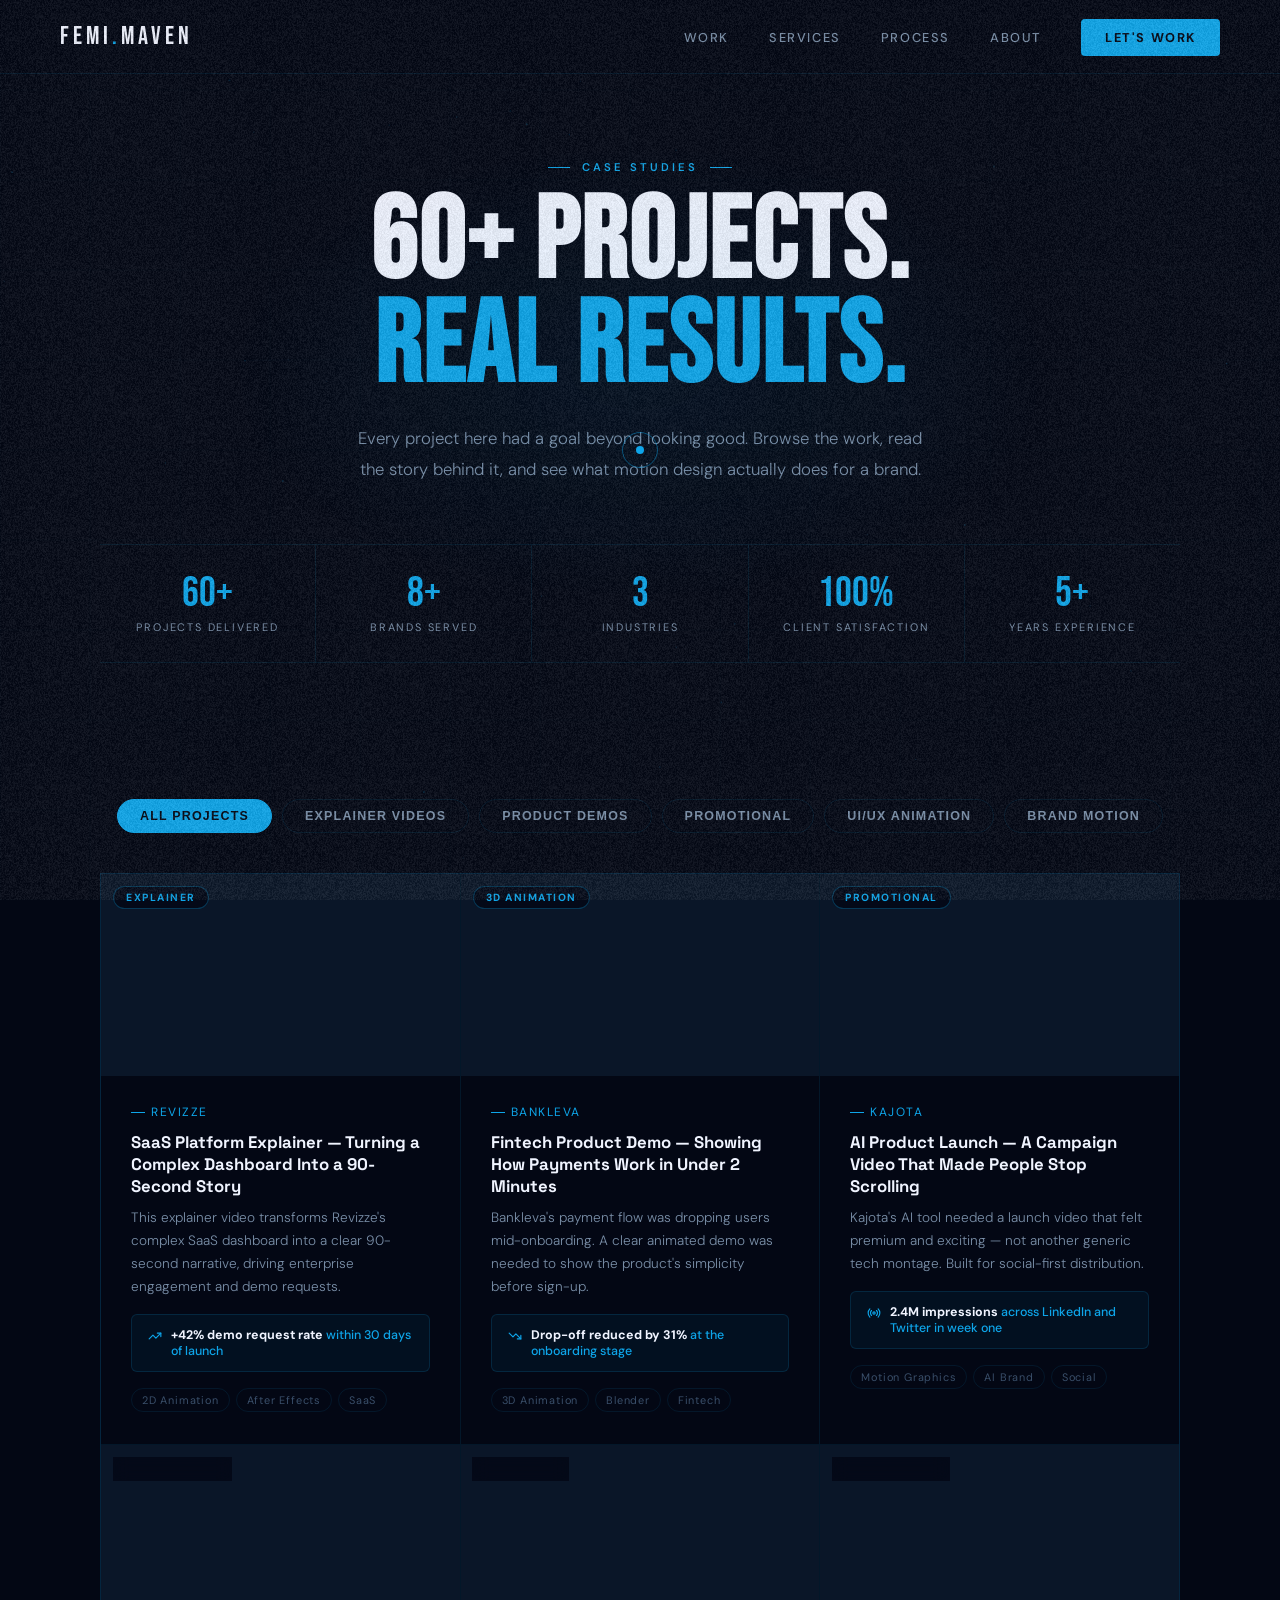
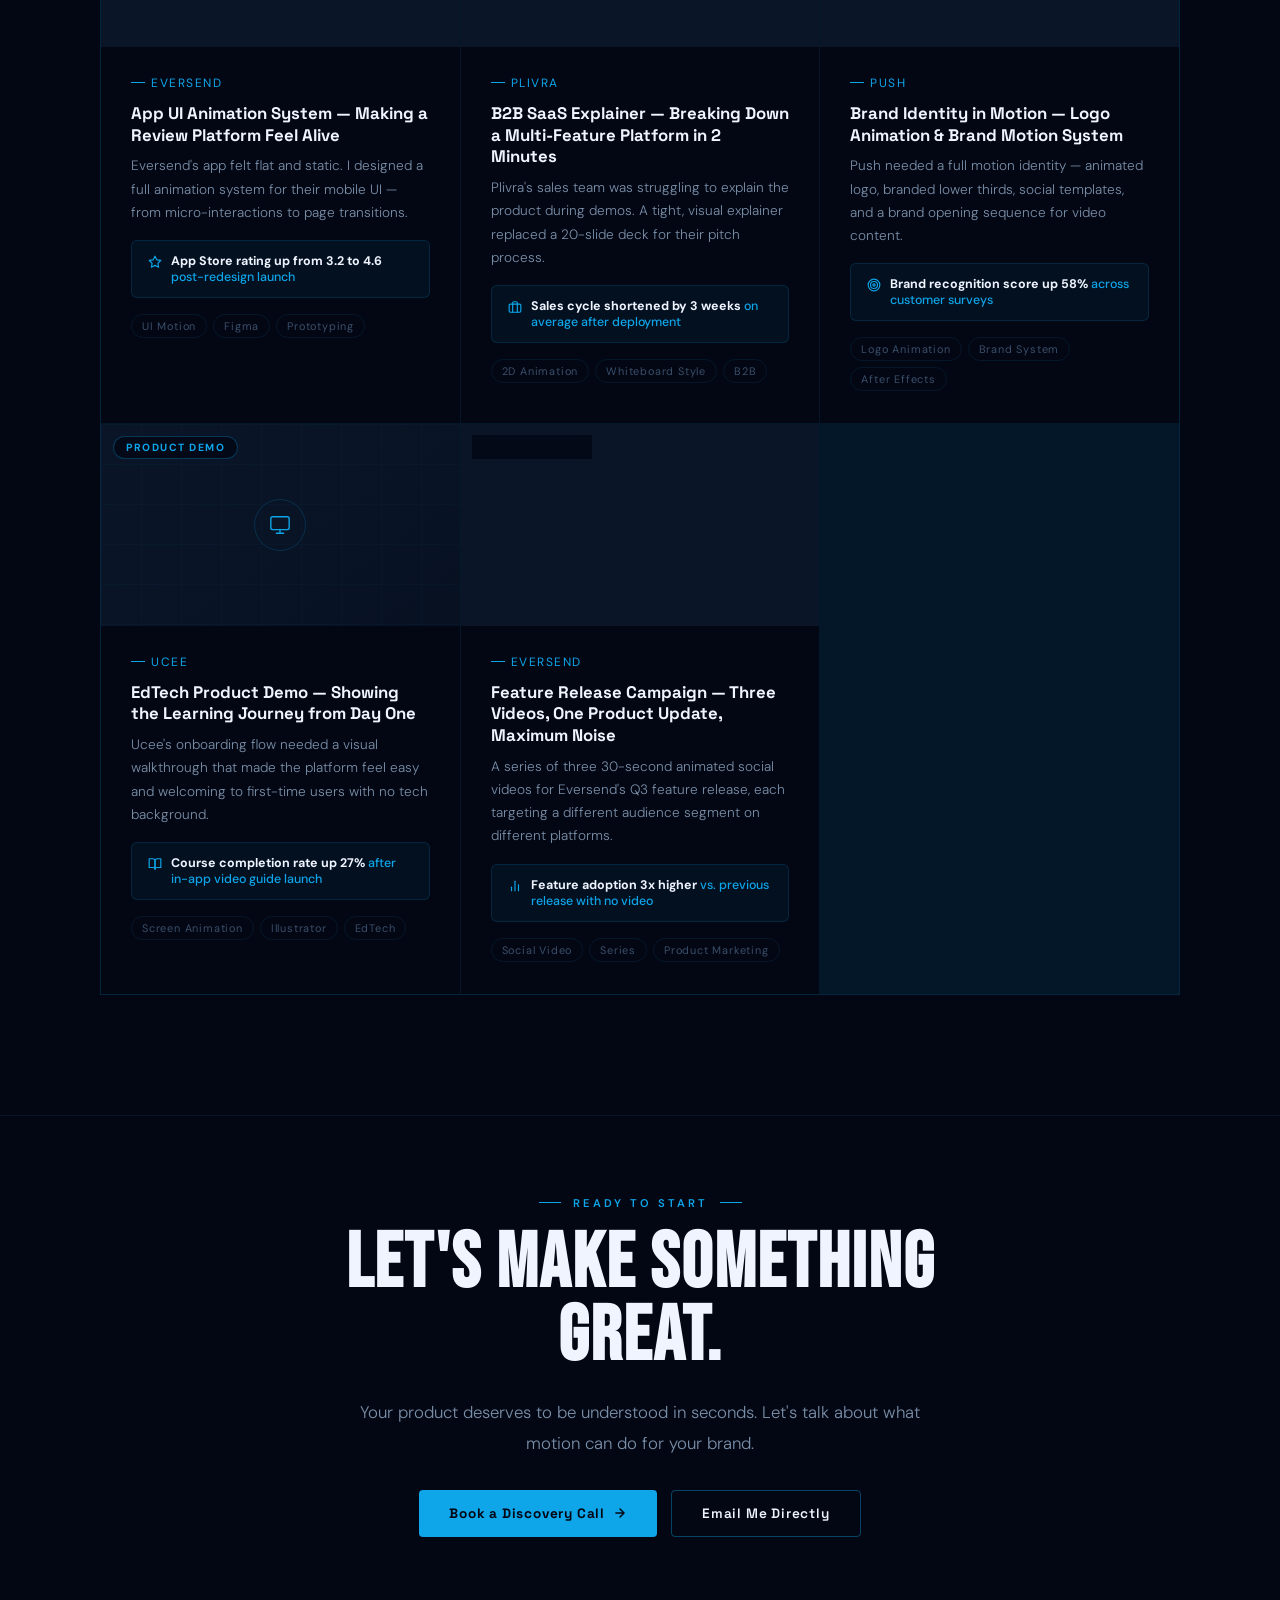
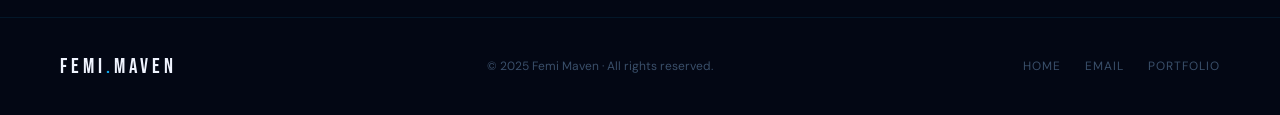
==== commit 8328086f: "content aligned" ====
--- a/portfolio.html
+++ b/portfolio.html
@@ -1271,9 +1271,10 @@
             </div>
           </div>
           <div class="pcard-body">
-            <p class="pcard-client">Plivra</p>
+            <p class="pcard-client">Revizze</p>
             <h3 class="pcard-title">SaaS Platform Explainer — Turning a Complex Dashboard Into a 90-Second Story</h3>
-            <p class="pcard-desc">This explainer video transforms Plivra's complex SaaS dashboard into a clear 90-second
+            <p class="pcard-desc">This explainer video transforms Revizze's complex SaaS dashboard into a clear
+              90-second
               narrative, driving enterprise engagement and demo requests.</p>
             <div class="pcard-result"><svg viewBox="0 0 24 24" width="14" height="14" fill="none" stroke="currentColor"
                 stroke-width="2" stroke-linecap="round" stroke-linejoin="round">
@@ -1291,7 +1292,7 @@
             <iframe width="100%" height="100%" src="https://www.youtube.com/embed/74j-l-0pw68" frameborder="0"
               allow="accelerometer; autoplay; clipboard-write; encrypted-media; gyroscope; picture-in-picture; web-share"
               allowfullscreen></iframe>
-            <span class="pcard-cat">Product Demo</span>
+            <span class="pcard-cat">3D Animation</span>
             <div class="pcard-overlay">
               <div class="view-btn">View Case Study <svg width="14" height="14" viewBox="0 0 24 24" fill="none"
                   stroke="currentColor" stroke-width="2.5" stroke-linecap="round" stroke-linejoin="round">
@@ -1300,9 +1301,9 @@
             </div>
           </div>
           <div class="pcard-body">
-            <p class="pcard-client">Quickcollect</p>
+            <p class="pcard-client">Bankleva</p>
             <h3 class="pcard-title">Fintech Product Demo — Showing How Payments Work in Under 2 Minutes</h3>
-            <p class="pcard-desc">Quickcollect's payment flow was dropping users mid-onboarding. A clear animated demo
+            <p class="pcard-desc">Bankleva's payment flow was dropping users mid-onboarding. A clear animated demo
               was needed to show the product's simplicity before sign-up.</p>
             <div class="pcard-result"><svg viewBox="0 0 24 24" width="14" height="14" fill="none" stroke="currentColor"
                 stroke-width="2" stroke-linecap="round" stroke-linejoin="round">
@@ -1329,9 +1330,9 @@
             </div>
           </div>
           <div class="pcard-body">
-            <p class="pcard-client">Haliso</p>
+            <p class="pcard-client">Kajota</p>
             <h3 class="pcard-title">AI Product Launch — A Campaign Video That Made People Stop Scrolling</h3>
-            <p class="pcard-desc">Haliso's AI tool needed a launch video that felt premium and exciting — not another
+            <p class="pcard-desc">Kajota's AI tool needed a launch video that felt premium and exciting — not another
               generic tech montage. Built for social-first distribution.</p>
             <div class="pcard-result"><svg viewBox="0 0 24 24" width="14" height="14" fill="none" stroke="currentColor"
                 stroke-width="2" stroke-linecap="round" stroke-linejoin="round">
@@ -1345,12 +1346,12 @@
         </div>
 
         <!-- CARD 4 -->
-        <div class="pcard rv d3" data-cat="uiux" data-id="3">
+        <div class="pcard rv d3" data-cat="promo" data-id="3">
           <div class="pcard-thumb">
             <iframe width="100%" height="100%" src="https://www.youtube.com/embed/BGMCvHMxhV8" frameborder="0"
               allow="accelerometer; autoplay; clipboard-write; encrypted-media; gyroscope; picture-in-picture; web-share"
               allowfullscreen></iframe>
-            <span class="pcard-cat">UI/UX Animation</span>
+            <span class="pcard-cat">Promotional</span>
             <div class="pcard-overlay">
               <div class="view-btn">View Case Study <svg width="14" height="14" viewBox="0 0 24 24" fill="none"
                   stroke="currentColor" stroke-width="2.5" stroke-linecap="round" stroke-linejoin="round">
@@ -1359,9 +1360,9 @@
             </div>
           </div>
           <div class="pcard-body">
-            <p class="pcard-client">Revizze</p>
+            <p class="pcard-client">Eversend</p>
             <h3 class="pcard-title">App UI Animation System — Making a Review Platform Feel Alive</h3>
-            <p class="pcard-desc">Revizze's app felt flat and static. I designed a full animation system for their
+            <p class="pcard-desc">Eversend's app felt flat and static. I designed a full animation system for their
               mobile UI — from micro-interactions to page transitions.</p>
             <div class="pcard-result"><svg viewBox="0 0 24 24" width="14" height="14" fill="none" stroke="currentColor"
                 stroke-width="2" stroke-linecap="round" stroke-linejoin="round">
@@ -1376,7 +1377,7 @@
         <!-- CARD 5 -->
         <div class="pcard rv d4" data-cat="explainer" data-id="4">
           <div class="pcard-thumb">
-            <iframe width="100%" height="100%" src="https://www.youtube.com/embed/74j-l-0pw68" frameborder="0"
+            <iframe width="100%" height="100%" src="https://www.youtube.com/embed/sL84nunOstc" frameborder="0"
               allow="accelerometer; autoplay; clipboard-write; encrypted-media; gyroscope; picture-in-picture; web-share"
               allowfullscreen></iframe>
             <span class="pcard-cat">Explainer</span>
@@ -1388,9 +1389,9 @@
             </div>
           </div>
           <div class="pcard-body">
-            <p class="pcard-client">Kajota</p>
+            <p class="pcard-client">Plivra</p>
             <h3 class="pcard-title">B2B SaaS Explainer — Breaking Down a Multi-Feature Platform in 2 Minutes</h3>
-            <p class="pcard-desc">Kajota's sales team was struggling to explain the product during demos. A tight,
+            <p class="pcard-desc">Plivra's sales team was struggling to explain the product during demos. A tight,
               visual explainer replaced a 20-slide deck for their pitch process.</p>
             <div class="pcard-result"><svg viewBox="0 0 24 24" width="14" height="14" fill="none" stroke="currentColor"
                 stroke-width="2" stroke-linecap="round" stroke-linejoin="round">
@@ -1408,7 +1409,7 @@
             <iframe width="100%" height="100%" src="https://www.youtube.com/embed/qIa23UIv9FY" frameborder="0"
               allow="accelerometer; autoplay; clipboard-write; encrypted-media; gyroscope; picture-in-picture; web-share"
               allowfullscreen></iframe>
-            <span class="pcard-cat">Brand Motion</span>
+            <span class="pcard-cat">3D Animation</span>
             <div class="pcard-overlay">
               <div class="view-btn">View Case Study <svg width="14" height="14" viewBox="0 0 24 24" fill="none"
                   stroke="currentColor" stroke-width="2.5" stroke-linecap="round" stroke-linejoin="round">
@@ -1417,9 +1418,9 @@
             </div>
           </div>
           <div class="pcard-body">
-            <p class="pcard-client">Morec</p>
+            <p class="pcard-client">Push</p>
             <h3 class="pcard-title">Brand Identity in Motion — Logo Animation &amp; Brand Motion System</h3>
-            <p class="pcard-desc">Morec needed a full motion identity — animated logo, branded lower thirds, social
+            <p class="pcard-desc">Push needed a full motion identity — animated logo, branded lower thirds, social
               templates, and a brand opening sequence for video content.</p>
             <div class="pcard-result"><svg viewBox="0 0 24 24" width="14" height="14" fill="none" stroke="currentColor"
                 stroke-width="2" stroke-linecap="round" stroke-linejoin="round">
@@ -1468,12 +1469,9 @@
         <!-- CARD 8 -->
         <div class="pcard rv d1" data-cat="promo" data-id="7">
           <div class="pcard-thumb">
-            <div class="pcard-thumb-ph">
-              <div class="thumb-icon"><svg viewBox="0 0 24 24">
-                  <circle cx="12" cy="12" r="10" />
-                  <polygon points="10 8 16 12 10 16 10 8" />
-                </svg></div>
-            </div>
+            <iframe width="100%" height="100%" src="https://www.youtube.com/embed/BGMCvHMxhV8" frameborder="0"
+              allow="accelerometer; autoplay; clipboard-write; encrypted-media; gyroscope; picture-in-picture; web-share"
+              allowfullscreen></iframe>
             <span class="pcard-cat">Promotional</span>
             <div class="pcard-overlay">
               <div class="view-btn">View Case Study <svg width="14" height="14" viewBox="0 0 24 24" fill="none"
@@ -1483,9 +1481,9 @@
             </div>
           </div>
           <div class="pcard-body">
-            <p class="pcard-client">Plivra</p>
+            <p class="pcard-client">Eversend</p>
             <h3 class="pcard-title">Feature Release Campaign — Three Videos, One Product Update, Maximum Noise</h3>
-            <p class="pcard-desc">A series of three 30-second animated social videos for Plivra's Q3 feature release,
+            <p class="pcard-desc">A series of three 30-second animated social videos for Eversend's Q3 feature release,
               each targeting a different audience segment on different platforms.</p>
             <div class="pcard-result"><svg viewBox="0 0 24 24" width="14" height="14" fill="none" stroke="currentColor"
                 stroke-width="2" stroke-linecap="round" stroke-linejoin="round">
@@ -1502,27 +1500,28 @@
     </div>
   </section>
 
- <!-- CTA STRIP -->
-<section style="position:relative;z-index:10;padding:80px 0;text-align:center;border-top:1px solid var(--b)">
-  <div class="wrap">
-    <div class="eye rv">Ready to Start</div>
-    <h2 class="rv d1"
-      style="font-family:'Bebas Neue',Impact,sans-serif;font-size:clamp(3rem,6vw,6rem);line-height:.95;letter-spacing:2px;margin:18px 0 24px">
-      Let's make something<br><span class="ac">great.</span></h2>
-    <p class="rv d2" style="font-size:1.05rem;color:var(--tm);max-width:580px;margin:0 auto 32px;line-height:1.8;font-weight:300;">
-      Your product deserves to be understood in seconds. Let's talk about what motion can do for your brand.</p>
-    <div class="rv d3" style="display:flex;gap:14px;justify-content:center;flex-wrap:wrap">
-      <a href="https://cal.com/femi-maven" target="_blank" class="btn-p">
-        Book a Discovery Call
-        <svg width="14" height="14" viewBox="0 0 24 24" fill="none" stroke="currentColor" stroke-width="2.5"
-          stroke-linecap="round" stroke-linejoin="round">
-          <path d="M5 12h14M12 5l7 7-7 7" />
-        </svg>
-      </a>
-      <a href="mailto:femimaven@gmail.com" class="btn-g">Email Me Directly</a>
+  <!-- CTA STRIP -->
+  <section style="position:relative;z-index:10;padding:80px 0;text-align:center;border-top:1px solid var(--b)">
+    <div class="wrap">
+      <div class="eye rv">Ready to Start</div>
+      <h2 class="rv d1"
+        style="font-family:'Bebas Neue',Impact,sans-serif;font-size:clamp(3rem,6vw,6rem);line-height:.95;letter-spacing:2px;margin:18px 0 24px">
+        Let's make something<br><span class="ac">great.</span></h2>
+      <p class="rv d2"
+        style="font-size:1.05rem;color:var(--tm);max-width:580px;margin:0 auto 32px;line-height:1.8;font-weight:300;">
+        Your product deserves to be understood in seconds. Let's talk about what motion can do for your brand.</p>
+      <div class="rv d3" style="display:flex;gap:14px;justify-content:center;flex-wrap:wrap">
+        <a href="https://cal.com/femi-maven" target="_blank" class="btn-p">
+          Book a Discovery Call
+          <svg width="14" height="14" viewBox="0 0 24 24" fill="none" stroke="currentColor" stroke-width="2.5"
+            stroke-linecap="round" stroke-linejoin="round">
+            <path d="M5 12h14M12 5l7 7-7 7" />
+          </svg>
+        </a>
+        <a href="mailto:femimaven@gmail.com" class="btn-g">Email Me Directly</a>
+      </div>
     </div>
-  </div>
-</section>
+  </section>
 
   <footer>
     <a href="femi-maven.html" class="flogo">FEMI<em>.</em>MAVEN</a>
@@ -1639,12 +1638,12 @@
       /* ── CASE STUDY DATA ── */
       var PROJECTS = [
         {
-          cat: "Explainer", client: "Plivra",
+          cat: "Explainer", client: "Revizze",
           title: "SaaS Platform Explainer — Turning a Complex Dashboard Into a 90-Second Story",
-          tagline: "Plivra needed their platform's core value communicated clearly for an enterprise audience with zero prior product knowledge. The challenge: explain a 14-feature dashboard in under 90 seconds without dumbing it down.",
-          brief: "Create a 90-second explainer video for Plivra's product launch targeting enterprise buyers. The video needed to live on the homepage, in sales decks, and run as a paid ad on LinkedIn.",
+          tagline: "Revizze needed their platform's core value communicated clearly for an enterprise audience with zero prior product knowledge. The challenge: explain a 14-feature dashboard in under 90 seconds without dumbing it down.",
+          brief: "Create a 90-second explainer video for Revizze's product launch targeting enterprise buyers. The video needed to live on the homepage, in sales decks, and run as a paid ad on LinkedIn.",
           approach: "I stripped the product down to a single hero use case — saving 3 hours per week per team member — and built the entire narrative around that one transformation. Clean 2D animation with data visualisations showing real numbers.",
-          outcome: "The video became the #1 asset in Plivra's sales cycle. Reps now send it before every discovery call, and the homepage conversion rate jumped within the first month of use.",
+          outcome: "The video became the #1 asset in Revizze's sales cycle. Reps now send it before every discovery call, and the homepage conversion rate jumped within the first month of use.",
           before: "Prospects visited the homepage and left without booking a demo — bounce rate was 74%. Sales reps were spending 20 minutes per call explaining the product before any real conversation started.",
           after: "Bounce rate dropped to 48%. Demo requests up 42% in the first 30 days. Sales reps now use the video to pre-educate, cutting call time by an average of 12 minutes.",
           results: [{ n: "42%", l: "More Demo Requests" }, { n: "26pt", l: "Bounce Rate Drop" }, { n: "12min", l: "Saved Per Sales Call" }],
@@ -1652,7 +1651,7 @@
           video: "https://www.youtube.com/embed/gLqxiHWS610"
         },
         {
-          cat: "Product Demo", client: "Quickcollect",
+          cat: "Product Demo", client: "Bankleva",
           title: "Fintech Product Demo — Showing How Payments Work in Under 2 Minutes",
           tagline: "Quickcollect's payment collection tool was seeing high sign-up intent but users were dropping off during onboarding. The product worked well — the problem was clarity, not functionality.",
           brief: "Build an animated product walkthrough that shows the full payment collection flow end-to-end. Target: reduce drop-off at the onboarding stage and increase activation rate.",
@@ -1665,12 +1664,12 @@
           video: "https://www.youtube.com/embed/74j-l-0pw68"
         },
         {
-          cat: "Promotional", client: "Haliso",
+          cat: "Promotional", client: "Kajota",
           title: "AI Product Launch — A Campaign Video That Made People Stop Scrolling",
-          tagline: "Haliso's AI tool was launching into a crowded market. The launch video needed to feel genuinely different — not another tech startup montage with stock footage and buzzwords.",
+          tagline: "Kajota's AI tool was launching into a crowded market. The launch video needed to feel genuinely different — not another tech startup montage with stock footage and buzzwords.",
           brief: "Create a 60-second launch video for social-first distribution across LinkedIn and Twitter/X. The brand needed to feel premium, human, and exciting — not corporate or overhyped.",
-          approach: "Ditched stock footage entirely. Built a fully animated world using abstract 3D geometry to represent how Haliso's AI processes information. Wrote copy that focused on the human outcome, not the technology.",
-          outcome: "The video outperformed every other asset in Haliso's launch campaign. It became a template for how the brand communicates on social going forward.",
+          approach: "Ditched stock footage entirely. Built a fully animated world using abstract 3D geometry to represent how Kajota's AI processes information. Wrote copy that focused on the human outcome, not the technology.",
+          outcome: "The video outperformed every other asset in Kajota's launch campaign. It became a template for how the brand communicates on social going forward.",
           before: "No visual brand language. Marketing relied on text posts and product screenshots. Engagement rate on social: 1.2%. The brand had no differentiated visual identity to stand on.",
           after: "Launch video hit 2.4M impressions in week one. LinkedIn engagement rate: 8.7%. The brand was cited in 3 design publications. Used in the seed fundraising deck.",
           results: [{ n: "2.4M", l: "Week One Impressions" }, { n: "8.7%", l: "LinkedIn Engagement" }, { n: "3", l: "Design Publications" }],
@@ -1678,10 +1677,10 @@
           video: "https://www.youtube.com/embed/gLqxiHWS610"
         },
         {
-          cat: "UI/UX Animation", client: "Revizze",
+          cat: "UI/UX Animation", client: "Eversend",
           title: "App UI Animation System — Making a Review Platform Feel Alive",
-          tagline: "Revizze's review platform worked well but felt clunky and static. Users described it as 'functional but uninspiring.' The design team needed a motion system, not just a few animations.",
-          brief: "Design and deliver a comprehensive UI animation system for Revizze's mobile app — including micro-interactions, loading states, page transitions, and feedback animations.",
+          tagline: "Eversend's review platform worked well but felt clunky and static. Users described it as 'functional but uninspiring.' The design team needed a motion system, not just a few animations.",
+          brief: "Design and deliver a comprehensive UI animation system for Eversend's mobile app — including micro-interactions, loading states, page transitions, and feedback animations.",
           approach: "Started with a motion audit of every screen. Identified 22 interaction points with no animation feedback. Built a system of 4 animation principles (speed, easing, scale, opacity) and applied them consistently across the app.",
           outcome: "The animation system shipped with the v2.0 redesign. Users reported the app feeling 'faster' even though load times didn't change — a classic effect of well-timed animation. App Store rating climbed.",
           before: "App Store rating sitting at 3.2 stars. Top complaint in reviews: 'feels cheap and unfinished.' Users spending less time per session than the industry average for the category.",
@@ -1691,12 +1690,12 @@
           video: "https://www.youtube.com/embed/BGMCvHMxhV8"
         },
         {
-          cat: "Explainer", client: "Kajota",
+          cat: "Explainer", client: "Plivra",
           title: "B2B SaaS Explainer — Breaking Down a Multi-Feature Platform in 2 Minutes",
-          tagline: "Kajota's sales team was relying on a 20-slide deck to explain a product that could be shown in 2 minutes. The pitch was losing deals in the first 10 minutes of every meeting.",
+          tagline: "Plivra's sales team was relying on a 20-slide deck to explain a product that could be shown in 2 minutes. The pitch was losing deals in the first 10 minutes of every meeting.",
           brief: "Replace the slide deck with a 2-minute animated explainer that could be used at the top of every sales call, on the website, and in cold outreach sequences.",
           approach: "Interviewed 6 members of the sales team to understand what questions prospects always asked. Built the narrative around answering those 6 questions in sequence. Whiteboard-style animation with a conversational tone.",
-          outcome: "The video replaced the deck as the primary sales tool. It travels further too — prospects are sharing it internally with decision-makers before they've even spoken to a Kajota rep.",
+          outcome: "The video replaced the deck as the primary sales tool. It travels further too — prospects are sharing it internally with decision-makers before they've even spoken to a Plivra rep.",
           before: "Average sales cycle: 8 weeks. Discovery calls running 45-60 minutes with most of the time spent on basic product explanation rather than qualification. 1 in 4 deals lost after the first call.",
           after: "Average sales cycle: 5 weeks. Discovery calls now average 28 minutes. First-call-to-second-call conversion up 38%. The video is forwarded internally by 60% of prospects.",
           results: [{ n: "3wks", l: "Shorter Sales Cycle" }, { n: "38%", l: "Better Call Conversion" }, { n: "60%", l: "Internal Forward Rate" }],
@@ -1704,13 +1703,13 @@
           video: "https://www.youtube.com/embed/74j-l-0pw68"
         },
         {
-          cat: "Brand Motion", client: "Morec",
+          cat: "Brand Motion", client: "Push",
           title: "Brand Identity in Motion — Logo Animation &amp; Full Brand Motion System",
-          tagline: "Morec had a strong visual identity on paper but no motion language. Every video they made felt disconnected from their brand. They needed a system, not just a logo animation.",
+          tagline: "Push had a strong visual identity on paper but no motion language. Every video they made felt disconnected from their brand. They needed a system, not just a logo animation.",
           brief: "Develop a complete brand motion system: animated logo (3 variants), branded lower thirds, social video templates, and a signature opening sequence for all video content.",
-          approach: "Extracted the 3 core visual principles from Morec's static brand guide (precision, speed, clarity) and translated each into motion properties: easing curves, timing, and spatial movement patterns.",
-          outcome: "Morec now has a fully consistent motion language across every video they produce. Their marketing team uses the templates independently. Brand recognition in customer surveys jumped.",
-          before: "Each video Morec produced looked like it came from a different company. Brand recognition in customer surveys: 29%. Marketing team had no motion templates to work from independently.",
+          approach: "Extracted the 3 core visual principles from Push's static brand guide (precision, speed, clarity) and translated each into motion properties: easing curves, timing, and spatial movement patterns.",
+          outcome: "Push now has a fully consistent motion language across every video they produce. Their marketing team uses the templates independently. Brand recognition in customer surveys jumped.",
+          before: "Each video Push produced looked like it came from a different company. Brand recognition in customer surveys: 29%. Marketing team had no motion templates to work from independently.",
           after: "Brand consistency score: 91% (up from 29%). Customer survey recognition up 58%. Marketing team produces 4x more video content using the template system. 3 industry publications featured the brand identity.",
           results: [{ n: "58%", l: "Brand Recognition Up" }, { n: "91%", l: "Consistency Score" }, { n: "4x", l: "More Content Output" }],
           tools: ["After Effects", "Cinema 4D", "Illustrator", "Premiere Pro"],
@@ -1729,9 +1728,9 @@
           tools: ["After Effects", "Illustrator", "Premiere Pro", "Lottie"]
         },
         {
-          cat: "Promotional", client: "Plivra",
+          cat: "Promotional", client: "Eversend",
           title: "Feature Release Campaign — Three Videos, One Product Update, Maximum Noise",
-          tagline: "Plivra's Q3 feature release included three major updates targeting three different user segments. One generic release video wasn't going to work. Three targeted videos were needed.",
+          tagline: "Eversend's Q3 feature release included three major updates targeting three different user segments. One generic release video wasn't going to work. Three targeted videos were needed.",
           brief: "Produce three 30-second animated videos — one per feature — each targeting a specific persona (operations, finance, executive). Each video needed to work natively on LinkedIn and Twitter.",
           approach: "Designed a shared visual language across all three videos (same animation style, same transitions, same brand elements) while making the core messaging entirely different for each persona.",
           outcome: "Feature adoption exceeded any previous release by a significant margin. The segmented approach meant each video felt personally relevant — not like broadcast marketing.",
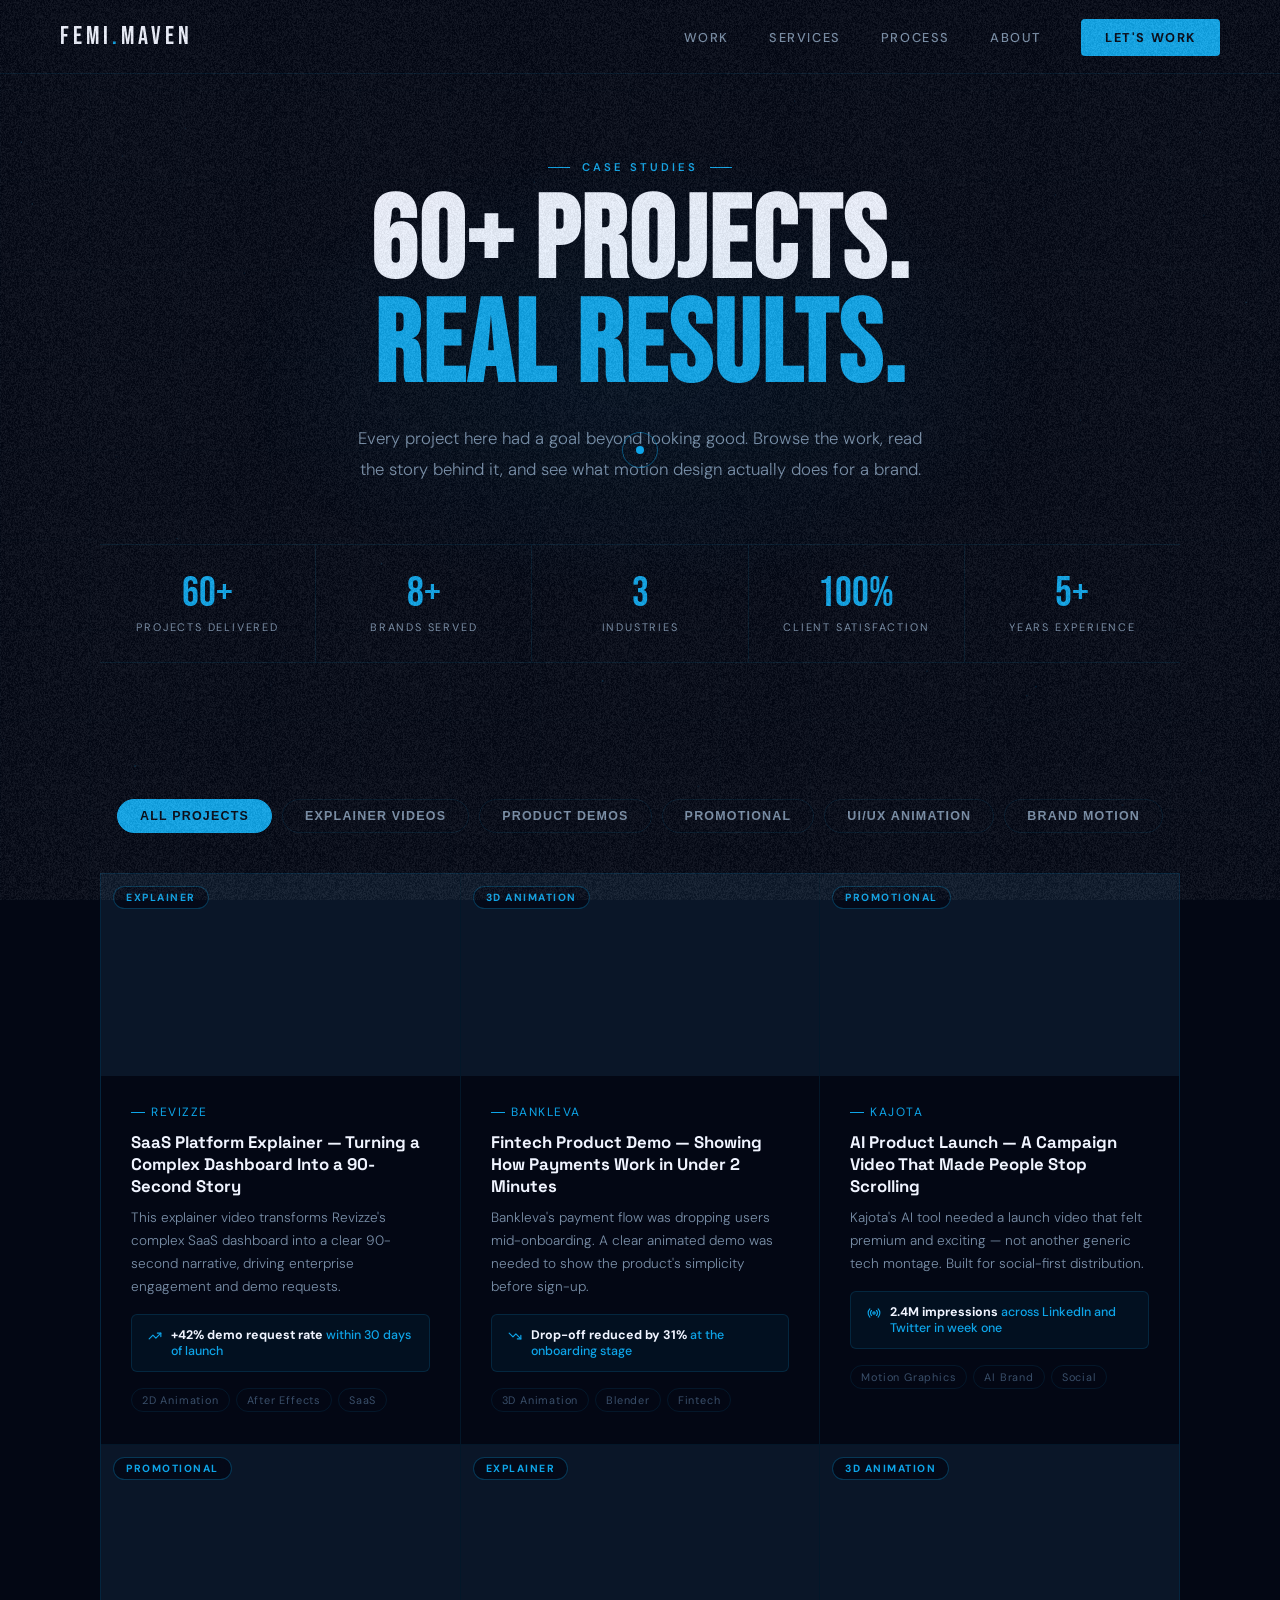
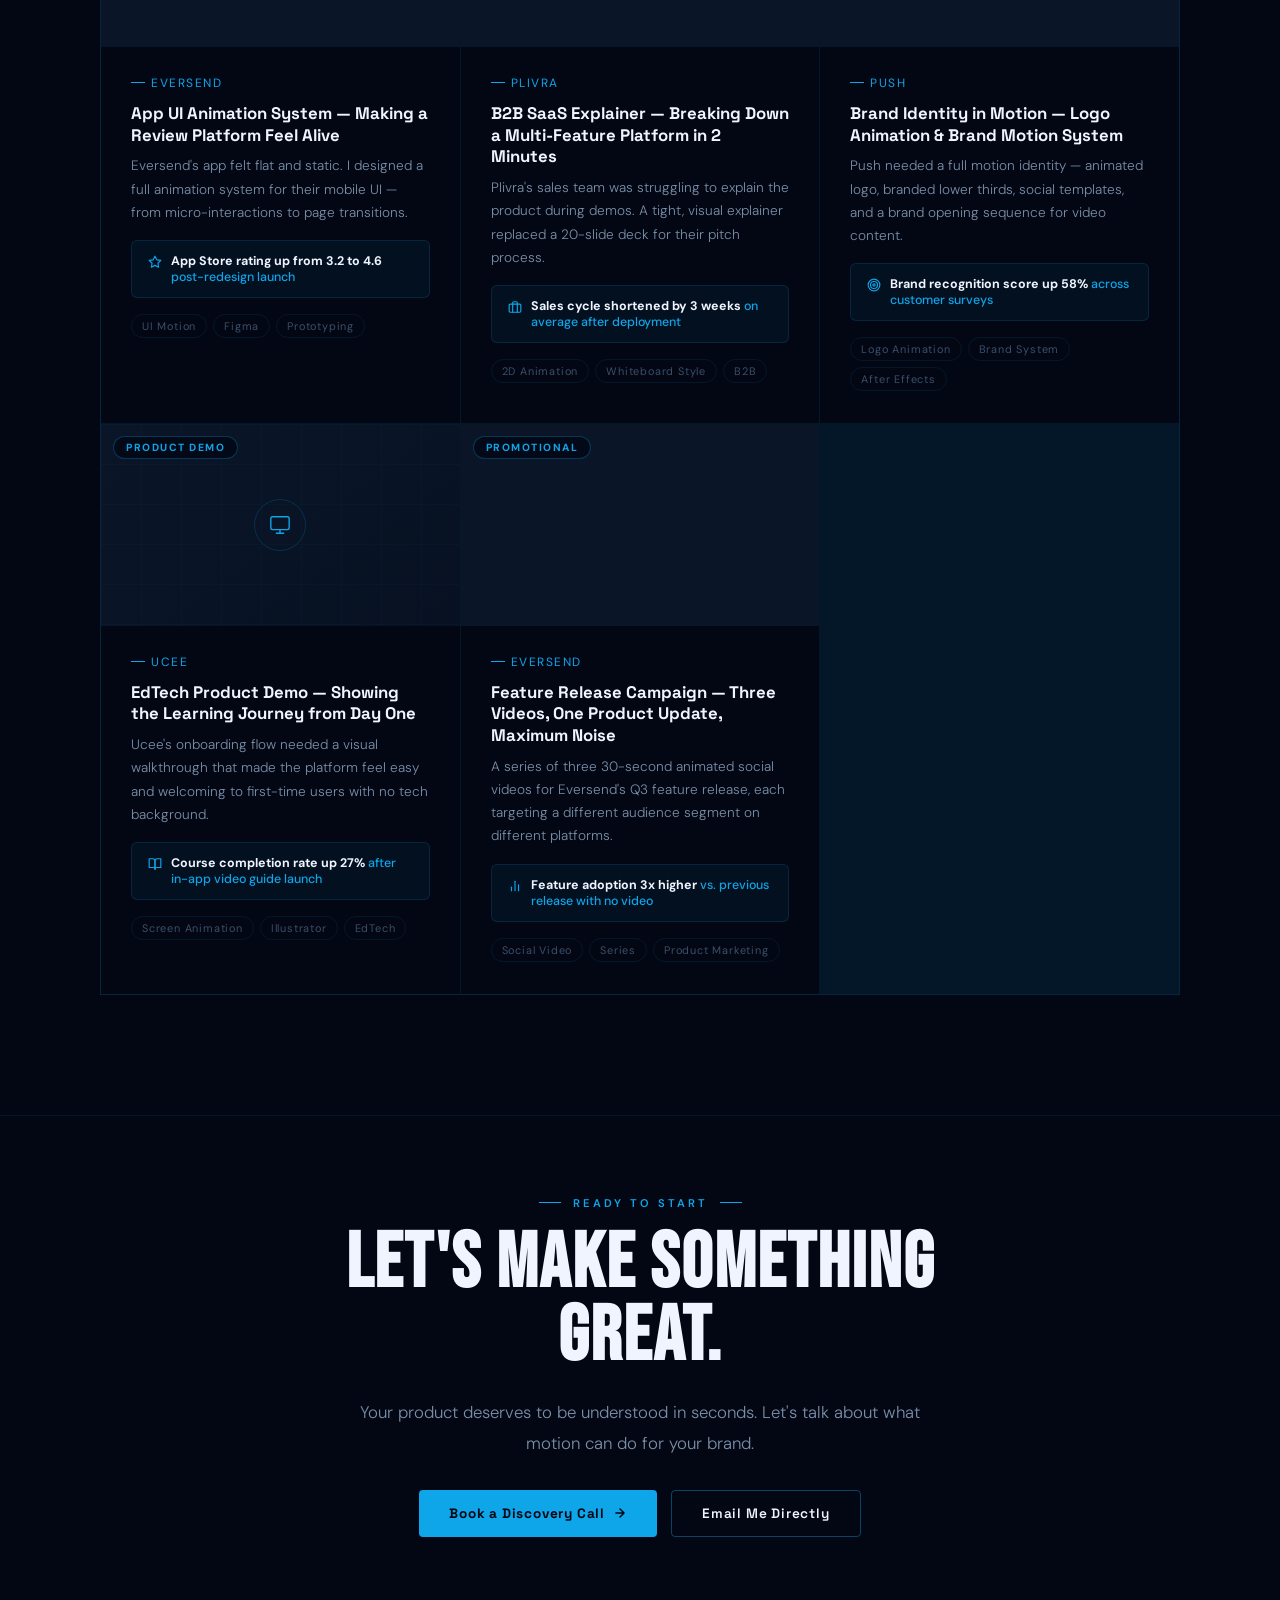
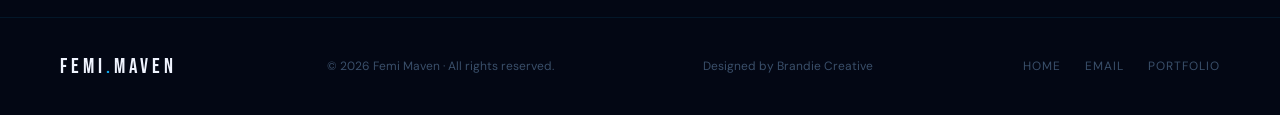
==== commit cc9aee7f: "portfolio footer fixes" ====
--- a/portfolio.html
+++ b/portfolio.html
@@ -1100,6 +1100,11 @@
       color: var(--td)
     }
 
+    .fcopy a {
+      color: inherit;
+      text-decoration: none
+    }
+
     .flinks {
       display: flex;
       gap: 24px
@@ -1192,6 +1197,13 @@
       .pstat {
         flex: 1 1 50%;
         border-bottom: 1px solid var(--b)
+      }
+
+      footer {
+        flex-direction: column;
+        text-align: center;
+        gap: 16px;
+        padding: 24px 20px
       }
     }
   </style>
@@ -1525,12 +1537,16 @@
 
   <footer>
     <a href="femi-maven.html" class="flogo">FEMI<em>.</em>MAVEN</a>
-    <p class="fcopy">© 2025 Femi Maven · All rights reserved.</p>
+    <p class="fcopy">© 2026 Femi Maven · All rights reserved.</p>
+    <p class="fcopy">Designed by <a href="https://brandiecreative.netlify.app" target="_blank">Brandie Creative</a></p>
     <div class="flinks">
       <a href="femi-maven.html">Home</a>
       <a href="mailto:femimaven@gmail.com">Email</a>
       <a href="https://mainstack.com/femi_maven" target="_blank">Portfolio</a>
     </div>
+
+
+
   </footer>
 
   <!-- CASE STUDY MODAL -->
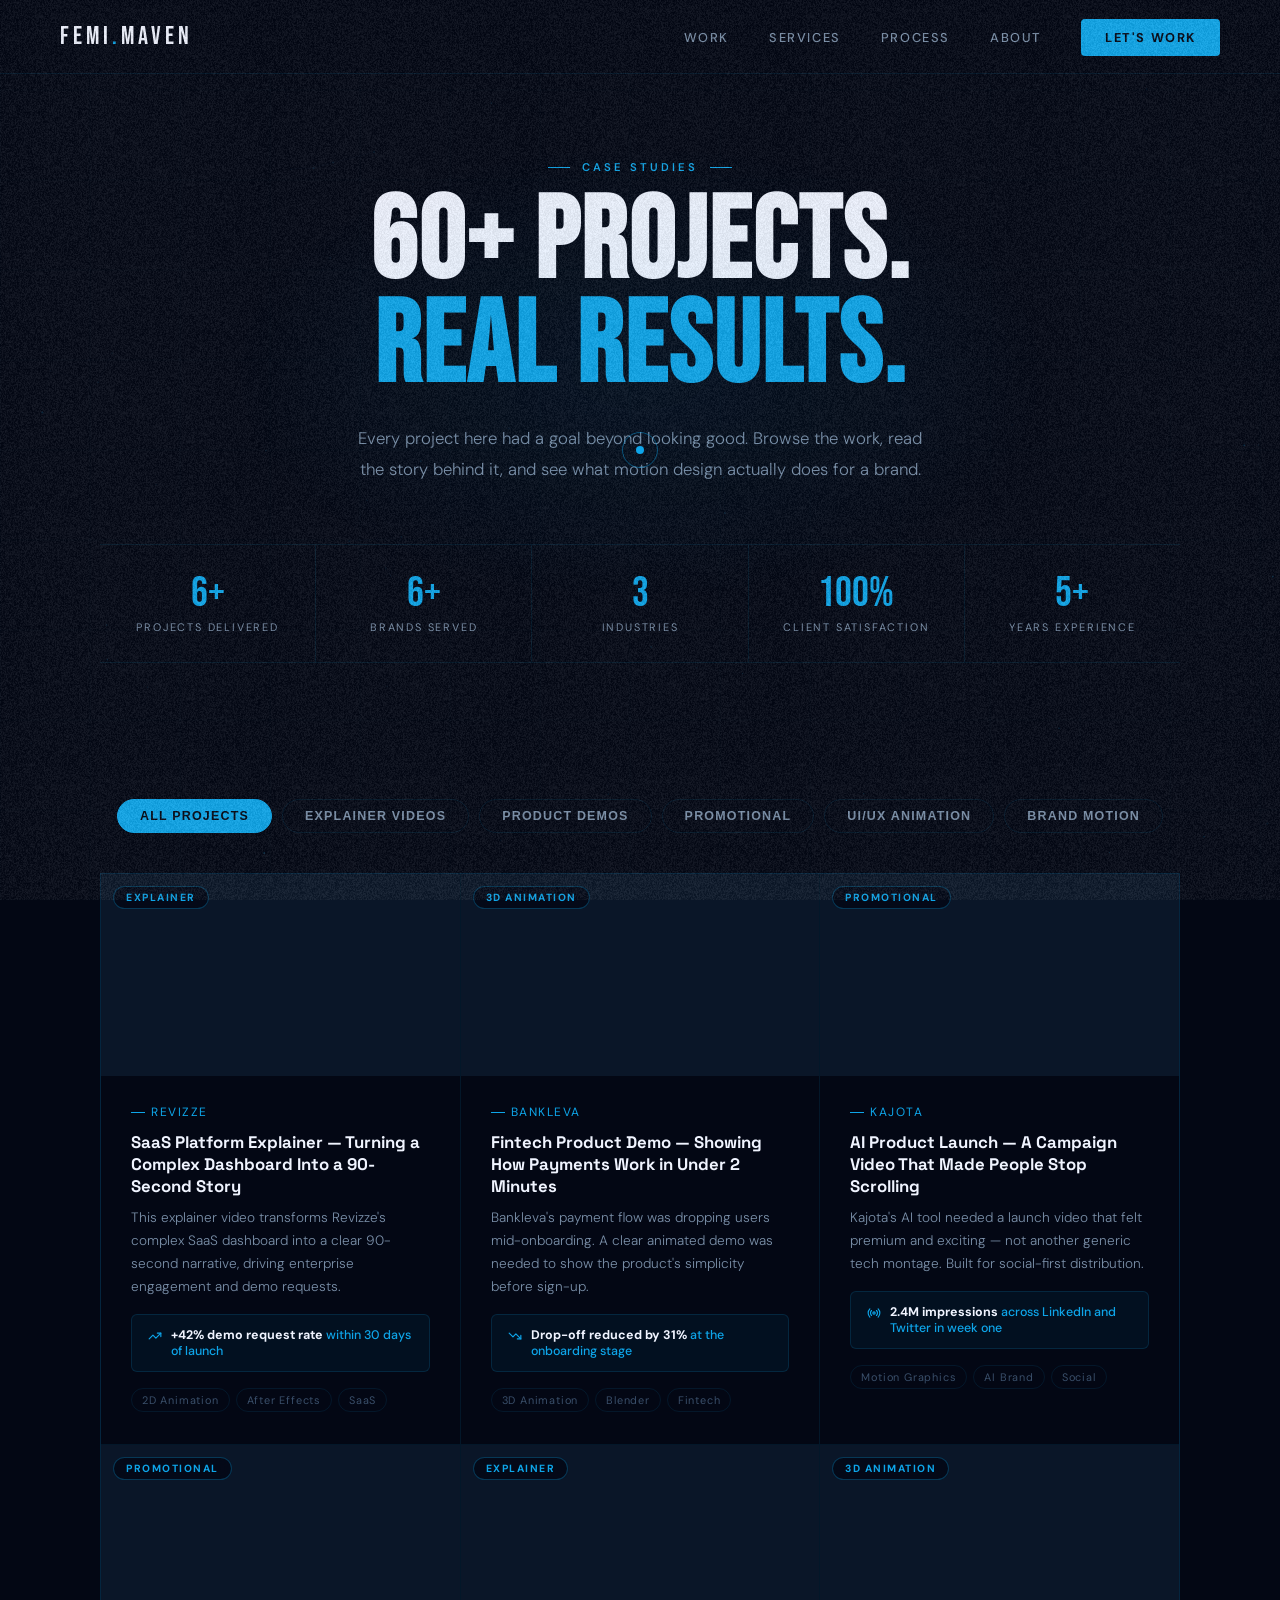
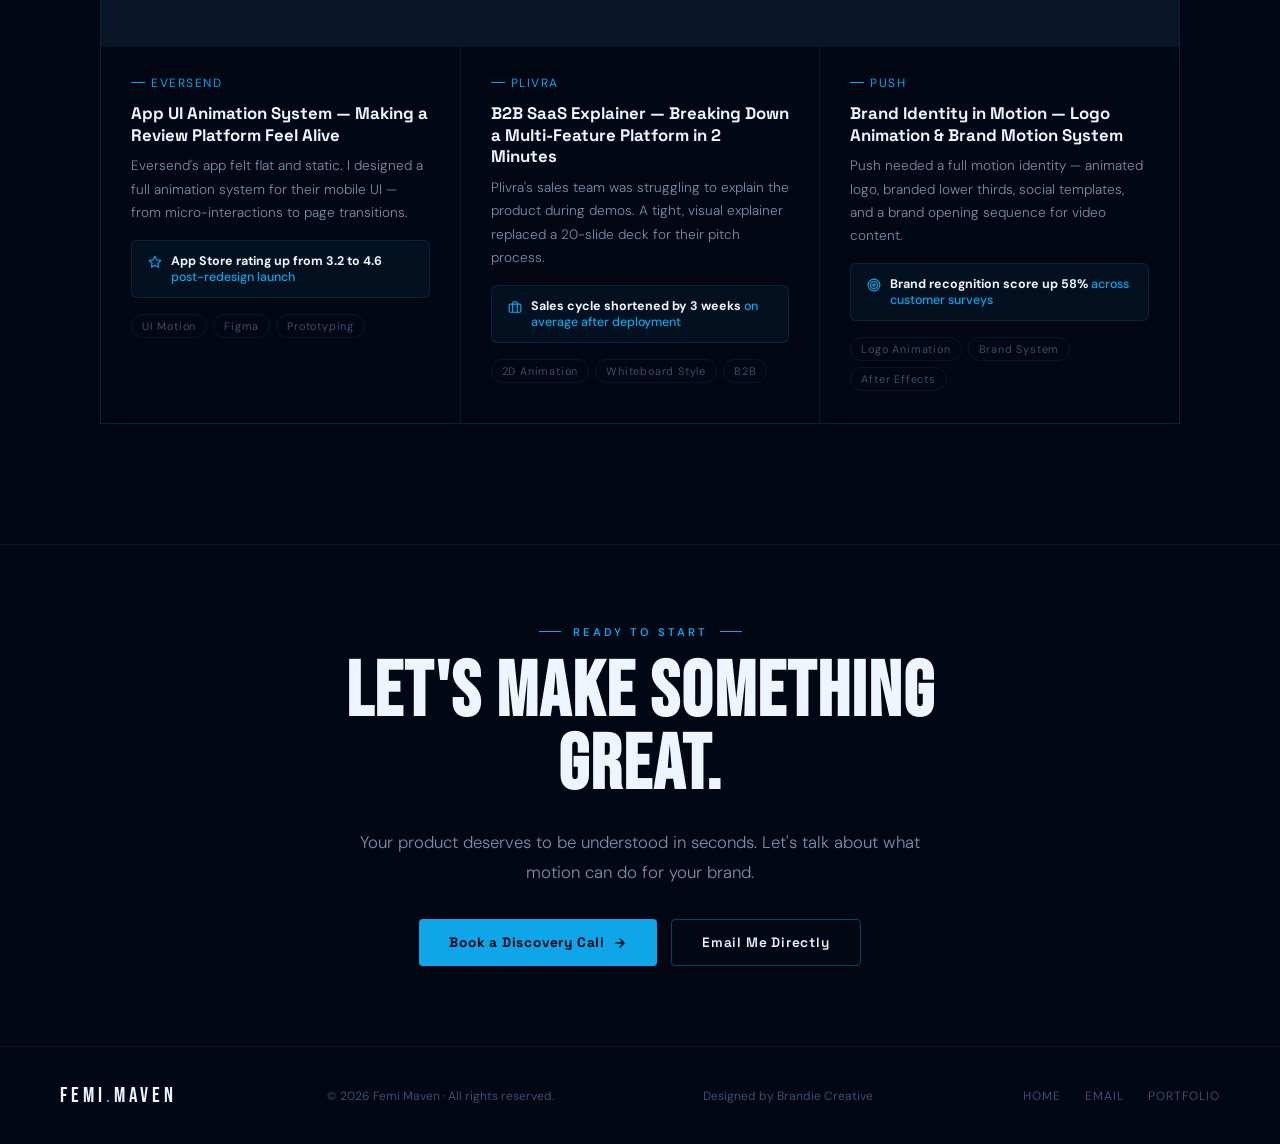
==== commit 5a747c5f: "portfilio pop-up video fixed" ====
--- a/portfolio.html
+++ b/portfolio.html
@@ -645,7 +645,8 @@
       position: absolute;
       inset: 0;
       background-image: linear-gradient(rgba(14, 165, 233, .03) 1px, transparent 1px), linear-gradient(90deg, rgba(14, 165, 233, .03) 1px, transparent 1px);
-      background-size: 52px 52px
+      background-size: 52px 52px;
+      pointer-events: none;
     }
 
     .modal-vis-ph {
@@ -1219,11 +1220,11 @@
   <nav>
     <a href="index.html" class="logo">FEMI<em>.</em>MAVEN</a>
     <ul class="nav-ul">
-      <li><a href="femi-maven.html#work">Work</a></li>
-      <li><a href="femi-maven.html#services">Services</a></li>
-      <li><a href="femi-maven.html#process">Process</a></li>
-      <li><a href="femi-maven.html#about">About</a></li>
-      <li><a href="femi-maven.html#cta" class="ncta">Let's Work</a></li>
+      <li><a href="index.html#work">Work</a></li>
+      <li><a href="index.html#services">Services</a></li>
+      <li><a href="index.html#process">Process</a></li>
+      <li><a href="index.html#about">About</a></li>
+      <li><a href="index.html#cta" class="ncta">Let's Work</a></li>
     </ul>
   </nav>
 
@@ -1235,9 +1236,9 @@
       <p class="phero-sub rv d2">Every project here had a goal beyond looking good. Browse the work, read the story
         behind it, and see what motion design actually does for a brand.</p>
       <div class="pstats rv d3">
-        <div class="pstat"><span class="pstat-n" data-to="60" data-suf="+">0+</span><span class="pstat-l">Projects
+        <div class="pstat"><span class="pstat-n" data-to="6" data-suf="+">0+</span><span class="pstat-l">Projects
             Delivered</span></div>
-        <div class="pstat"><span class="pstat-n" data-to="8" data-suf="+">0+</span><span class="pstat-l">Brands
+        <div class="pstat"><span class="pstat-n" data-to="6" data-suf="+">0+</span><span class="pstat-l">Brands
             Served</span></div>
         <div class="pstat"><span class="pstat-n" data-to="3" data-suf="">0</span><span class="pstat-l">Industries</span>
         </div>
@@ -1271,7 +1272,8 @@
         <!-- CARD 1 -->
         <div class="pcard rv" data-cat="explainer" data-id="0">
           <div class="pcard-thumb">
-            <iframe width="100%" height="100%" src="https://www.youtube.com/embed/Rk3NoCbwouI" frameborder="0"
+            <iframe width="100%" height="100%" src="https://www.youtube.com/embed/Rk3NoCbwouI?si=J8BgXo0mz7732tSr"
+              frameborder="0"
               allow="accelerometer; autoplay; clipboard-write; encrypted-media; gyroscope; picture-in-picture; web-share"
               allowfullscreen></iframe>
             <span class="pcard-cat">Explainer</span>
@@ -1301,7 +1303,8 @@
         <!-- CARD 2 -->
         <div class="pcard rv d1" data-cat="product" data-id="1">
           <div class="pcard-thumb">
-            <iframe width="100%" height="100%" src="https://www.youtube.com/embed/74j-l-0pw68" frameborder="0"
+            <iframe width="100%" height="100%" src="https://www.youtube.com/embed/74j-l-0pw68?si=E5JVmwmpIw97LW-8"
+              frameborder="0"
               allow="accelerometer; autoplay; clipboard-write; encrypted-media; gyroscope; picture-in-picture; web-share"
               allowfullscreen></iframe>
             <span class="pcard-cat">3D Animation</span>
@@ -1330,7 +1333,8 @@
         <!-- CARD 3 -->
         <div class="pcard rv d2" data-cat="promo" data-id="2">
           <div class="pcard-thumb">
-            <iframe width="100%" height="100%" src="https://www.youtube.com/embed/gLqxiHWS610" frameborder="0"
+            <iframe width="100%" height="100%" src="https://www.youtube.com/embed/gLqxiHWS610?si=y8mJ3jiY7tonVLRv"
+              frameborder="0"
               allow="accelerometer; autoplay; clipboard-write; encrypted-media; gyroscope; picture-in-picture; web-share"
               allowfullscreen></iframe>
             <span class="pcard-cat">Promotional</span>
@@ -1360,7 +1364,8 @@
         <!-- CARD 4 -->
         <div class="pcard rv d3" data-cat="promo" data-id="3">
           <div class="pcard-thumb">
-            <iframe width="100%" height="100%" src="https://www.youtube.com/embed/BGMCvHMxhV8" frameborder="0"
+            <iframe width="100%" height="100%" src="https://www.youtube.com/embed/BGMCvHMxhV8?si=PNJ0HCKKRtuoswax"
+              frameborder="0"
               allow="accelerometer; autoplay; clipboard-write; encrypted-media; gyroscope; picture-in-picture; web-share"
               allowfullscreen></iframe>
             <span class="pcard-cat">Promotional</span>
@@ -1389,7 +1394,8 @@
         <!-- CARD 5 -->
         <div class="pcard rv d4" data-cat="explainer" data-id="4">
           <div class="pcard-thumb">
-            <iframe width="100%" height="100%" src="https://www.youtube.com/embed/sL84nunOstc" frameborder="0"
+            <iframe width="100%" height="100%" src="https://www.youtube.com/embed/sL84nunOstc?si=jbdUuZothy7k4y6Y"
+              frameborder="0"
               allow="accelerometer; autoplay; clipboard-write; encrypted-media; gyroscope; picture-in-picture; web-share"
               allowfullscreen></iframe>
             <span class="pcard-cat">Explainer</span>
@@ -1418,7 +1424,8 @@
         <!-- CARD 6 -->
         <div class="pcard rv d5" data-cat="brand" data-id="5">
           <div class="pcard-thumb">
-            <iframe width="100%" height="100%" src="https://www.youtube.com/embed/qIa23UIv9FY" frameborder="0"
+            <iframe width="100%" height="100%" src="https://www.youtube.com/embed/qIa23UIv9FY?si=S-0zfMyWNtZwe8B0"
+              frameborder="0"
               allow="accelerometer; autoplay; clipboard-write; encrypted-media; gyroscope; picture-in-picture; web-share"
               allowfullscreen></iframe>
             <span class="pcard-cat">3D Animation</span>
@@ -1445,70 +1452,8 @@
           </div>
         </div>
 
-        <!-- CARD 7 -->
-        <div class="pcard rv" data-cat="product" data-id="6">
-          <div class="pcard-thumb">
-            <div class="pcard-thumb-ph">
-              <div class="thumb-icon"><svg viewBox="0 0 24 24">
-                  <rect x="2" y="3" width="20" height="14" rx="2" />
-                  <line x1="8" y1="21" x2="16" y2="21" />
-                  <line x1="12" y1="17" x2="12" y2="21" />
-                </svg></div>
-            </div>
-            <span class="pcard-cat">Product Demo</span>
-            <div class="pcard-overlay">
-              <div class="view-btn">View Case Study <svg width="14" height="14" viewBox="0 0 24 24" fill="none"
-                  stroke="currentColor" stroke-width="2.5" stroke-linecap="round" stroke-linejoin="round">
-                  <path d="M5 12h14M12 5l7 7-7 7" />
-                </svg></div>
-            </div>
-          </div>
-          <div class="pcard-body">
-            <p class="pcard-client">Ucee</p>
-            <h3 class="pcard-title">EdTech Product Demo — Showing the Learning Journey from Day One</h3>
-            <p class="pcard-desc">Ucee's onboarding flow needed a visual walkthrough that made the platform feel easy
-              and welcoming to first-time users with no tech background.</p>
-            <div class="pcard-result"><svg viewBox="0 0 24 24" width="14" height="14" fill="none" stroke="currentColor"
-                stroke-width="2" stroke-linecap="round" stroke-linejoin="round">
-                <path d="M2 3h6a4 4 0 0 1 4 4v14a3 3 0 0 0-3-3H2z" />
-                <path d="M22 3h-6a4 4 0 0 0-4 4v14a3 3 0 0 1 3-3h7z" />
-              </svg><span><strong>Course completion rate up 27%</strong> after in-app video guide launch</span></div>
-            <div class="pcard-tags"><span class="ptag">Screen Animation</span><span class="ptag">Illustrator</span><span
-                class="ptag">EdTech</span></div>
-          </div>
-        </div>
-
-        <!-- CARD 8 -->
-        <div class="pcard rv d1" data-cat="promo" data-id="7">
-          <div class="pcard-thumb">
-            <iframe width="100%" height="100%" src="https://www.youtube.com/embed/BGMCvHMxhV8" frameborder="0"
-              allow="accelerometer; autoplay; clipboard-write; encrypted-media; gyroscope; picture-in-picture; web-share"
-              allowfullscreen></iframe>
-            <span class="pcard-cat">Promotional</span>
-            <div class="pcard-overlay">
-              <div class="view-btn">View Case Study <svg width="14" height="14" viewBox="0 0 24 24" fill="none"
-                  stroke="currentColor" stroke-width="2.5" stroke-linecap="round" stroke-linejoin="round">
-                  <path d="M5 12h14M12 5l7 7-7 7" />
-                </svg></div>
-            </div>
-          </div>
-          <div class="pcard-body">
-            <p class="pcard-client">Eversend</p>
-            <h3 class="pcard-title">Feature Release Campaign — Three Videos, One Product Update, Maximum Noise</h3>
-            <p class="pcard-desc">A series of three 30-second animated social videos for Eversend's Q3 feature release,
-              each targeting a different audience segment on different platforms.</p>
-            <div class="pcard-result"><svg viewBox="0 0 24 24" width="14" height="14" fill="none" stroke="currentColor"
-                stroke-width="2" stroke-linecap="round" stroke-linejoin="round">
-                <line x1="18" y1="20" x2="18" y2="10" />
-                <line x1="12" y1="20" x2="12" y2="4" />
-                <line x1="6" y1="20" x2="6" y2="14" />
-              </svg><span><strong>Feature adoption 3x higher</strong> vs. previous release with no video</span></div>
-            <div class="pcard-tags"><span class="ptag">Social Video</span><span class="ptag">Series</span><span
-                class="ptag">Product Marketing</span></div>
-          </div>
-        </div>
-
       </div>
+    </div>
     </div>
   </section>
 
@@ -1664,7 +1609,7 @@
           after: "Bounce rate dropped to 48%. Demo requests up 42% in the first 30 days. Sales reps now use the video to pre-educate, cutting call time by an average of 12 minutes.",
           results: [{ n: "42%", l: "More Demo Requests" }, { n: "26pt", l: "Bounce Rate Drop" }, { n: "12min", l: "Saved Per Sales Call" }],
           tools: ["After Effects", "Adobe Illustrator", "Premiere Pro", "Audition"],
-          video: "https://www.youtube.com/embed/gLqxiHWS610"
+          video: "https://www.youtube.com/embed/Rk3NoCbwouI?si=J8BgXo0mz7732tSr"
         },
         {
           cat: "Product Demo", client: "Bankleva",
@@ -1677,7 +1622,7 @@
           after: "Onboarding drop-off reduced by 31%. Support ticket volume down 22%. Users who watched the video were 2.4x more likely to complete their first transaction within 24 hours.",
           results: [{ n: "31%", l: "Less Drop-off" }, { n: "2.4x", l: "Faster Activation" }, { n: "22%", l: "Fewer Support Tickets" }],
           tools: ["Blender", "Cinema 4D", "After Effects", "Figma"],
-          video: "https://www.youtube.com/embed/74j-l-0pw68"
+          video: "https://www.youtube.com/embed/74j-l-0pw68?si=E5JVmwmpIw97LW-8"
         },
         {
           cat: "Promotional", client: "Kajota",
@@ -1690,7 +1635,7 @@
           after: "Launch video hit 2.4M impressions in week one. LinkedIn engagement rate: 8.7%. The brand was cited in 3 design publications. Used in the seed fundraising deck.",
           results: [{ n: "2.4M", l: "Week One Impressions" }, { n: "8.7%", l: "LinkedIn Engagement" }, { n: "3", l: "Design Publications" }],
           tools: ["Blender", "Cinema 4D", "After Effects", "DaVinci Resolve"],
-          video: "https://www.youtube.com/embed/gLqxiHWS610"
+          video: "https://www.youtube.com/embed/gLqxiHWS610?si=y8mJ3jiY7tonVLRv"
         },
         {
           cat: "UI/UX Animation", client: "Eversend",
@@ -1703,7 +1648,7 @@
           after: "App Store rating: 4.6 stars. 'Feels polished' became one of the most-used words in App Store reviews. Session time up 34%. Daily active users increased 19% within 60 days.",
           results: [{ n: "4.6", l: "App Store Rating" }, { n: "34%", l: "Longer Sessions" }, { n: "19%", l: "More Daily Users" }],
           tools: ["Figma", "After Effects", "Principle", "Lottie"],
-          video: "https://www.youtube.com/embed/BGMCvHMxhV8"
+          video: "https://www.youtube.com/embed/BGMCvHMxhV8?si=PNJ0HCKKRtuoswax"
         },
         {
           cat: "Explainer", client: "Plivra",
@@ -1716,7 +1661,7 @@
           after: "Average sales cycle: 5 weeks. Discovery calls now average 28 minutes. First-call-to-second-call conversion up 38%. The video is forwarded internally by 60% of prospects.",
           results: [{ n: "3wks", l: "Shorter Sales Cycle" }, { n: "38%", l: "Better Call Conversion" }, { n: "60%", l: "Internal Forward Rate" }],
           tools: ["After Effects", "Adobe Illustrator", "Audition", "Premiere Pro"],
-          video: "https://www.youtube.com/embed/74j-l-0pw68"
+          video: "https://www.youtube.com/embed/sL84nunOstc?si=jbdUuZothy7k4y6Y"
         },
         {
           cat: "Brand Motion", client: "Push",
@@ -1729,43 +1674,7 @@
           after: "Brand consistency score: 91% (up from 29%). Customer survey recognition up 58%. Marketing team produces 4x more video content using the template system. 3 industry publications featured the brand identity.",
           results: [{ n: "58%", l: "Brand Recognition Up" }, { n: "91%", l: "Consistency Score" }, { n: "4x", l: "More Content Output" }],
           tools: ["After Effects", "Cinema 4D", "Illustrator", "Premiere Pro"],
-          video: "https://www.youtube.com/embed/qIa23UIv9FY"
-        },
-        {
-          cat: "Product Demo", client: "Ucee",
-          title: "EdTech Product Demo — Showing the Learning Journey from Day One",
-          tagline: "Ucee's learning platform had strong course content but users weren't getting started. The onboarding experience felt overwhelming. A guided video walk-through was the solution.",
-          brief: "Produce an in-app video guide showing the first 10 minutes of the Ucee experience — course selection, the learning interface, progress tracking, and community features.",
-          approach: "Shot an annotated walkthrough of the actual platform with screen animations layered on top — highlights, callouts, progress indicators. Kept it warm and encouraging, not tutorial-dry.",
-          outcome: "The video was embedded at the first login screen. Users who watched it before starting completed their first course at a dramatically higher rate and rated the platform higher on first-day experience surveys.",
-          before: "Course completion rate: 34%. First-session drop-off rate: 62%. Users cited 'didn't know where to start' as the #1 reason for not returning after sign-up.",
-          after: "Course completion rate: 61% (up 27%). First-session drop-off: 38%. 'Easy to get started' became the top positive theme in user feedback surveys within 30 days.",
-          results: [{ n: "27%", l: "Higher Completion Rate" }, { n: "24pt", l: "Drop-off Reduction" }, { n: "30d", l: "Impact Timeframe" }],
-          tools: ["After Effects", "Illustrator", "Premiere Pro", "Lottie"]
-        },
-        {
-          cat: "Promotional", client: "Eversend",
-          title: "Feature Release Campaign — Three Videos, One Product Update, Maximum Noise",
-          tagline: "Eversend's Q3 feature release included three major updates targeting three different user segments. One generic release video wasn't going to work. Three targeted videos were needed.",
-          brief: "Produce three 30-second animated videos — one per feature — each targeting a specific persona (operations, finance, executive). Each video needed to work natively on LinkedIn and Twitter.",
-          approach: "Designed a shared visual language across all three videos (same animation style, same transitions, same brand elements) while making the core messaging entirely different for each persona.",
-          outcome: "Feature adoption exceeded any previous release by a significant margin. The segmented approach meant each video felt personally relevant — not like broadcast marketing.",
-          before: "Previous feature release relied on a single blog post and one generic screenshot carousel. Adoption rate for new features within the first 30 days: 12%. Social reach: ~3,000 impressions.",
-          after: "Feature adoption within 30 days: 37% (3x previous release). Social reach: 280,000 impressions combined. Three videos collectively generated more engagement than all Q2 content combined.",
-          results: [{ n: "3x", l: "Feature Adoption Rate" }, { n: "280K", l: "Combined Impressions" }, { n: "37%", l: "30-Day Adoption" }],
-          tools: ["After Effects", "Illustrator", "Premiere Pro", "Audition"]
-        },
-        {
-          cat: "Brand Motion", client: "Haliso",
-          title: "3D Brand World — Building a Visual Universe for an AI Startup",
-          tagline: "Haliso needed to stand out in a sea of identical AI brand visuals — generic blue gradients, floating nodes, abstract networks. They needed a genuinely distinctive 3D visual identity.",
-          brief: "Create a signature 3D motion world that can be used across all brand touchpoints: website hero, social content, presentations, and video backgrounds. Must feel premium and human.",
-          approach: "Built a custom 3D world using abstract geometric forms inspired by neural pathways — but reimagined as natural, organic structures rather than cold tech. Warm lighting, depth, movement.",
-          outcome: "The visual identity became a core part of Haliso's brand story and fundraising materials. It's been featured in design press and cited as an example of how AI companies can have genuine visual character.",
-          before: "No distinctive visual identity. Using stock 3D renders and Canva templates for marketing. Brand described by the team as 'generic but fine.' Investor deck had no visual personality.",
-          after: "Featured in 3 design publications. $2M seed round closed — investors cited brand quality as a differentiator. Team describes the brand as 'finally feeling like us.'",
-          results: [{ n: "$2M", l: "Seed Round Closed" }, { n: "3", l: "Design Publications" }, { n: "∞", l: "Brand Confidence" }],
-          tools: ["Blender", "Cinema 4D", "After Effects", "DaVinci Resolve"]
+          video: "https://www.youtube.com/embed/qIa23UIv9FY?si=S-0zfMyWNtZwe8B0"
         }
       ];
 
@@ -1877,11 +1786,13 @@
           var tc = document.createElement('span'); tc.className = 'tool-chip'; tc.textContent = d.tools[ti];
           tRow.appendChild(tc);
         }
+        // video
+        document.getElementById('modalVisual').innerHTML = '<iframe width="100%" height="100%" src="' + d.video + '" title="YouTube video player" frameborder="0" allow="accelerometer; autoplay; clipboard-write; encrypted-media; gyroscope; picture-in-picture; web-share" referrerpolicy="strict-origin-when-cross-origin" allowfullscreen></iframe>';
         MB.classList.add('open');
         document.body.style.overflow = 'hidden';
         MB.scrollTop = 0;
       }
-      function closeModal() { MB.classList.remove('open'); document.body.style.overflow = ''; }
+      function closeModal() { MB.classList.remove('open'); document.body.style.overflow = ''; document.getElementById('modalVisual').innerHTML = ''; }
 
       for (var ci = 0; ci < cards.length; ci++) {
         cards[ci].addEventListener('click', (function (card) {
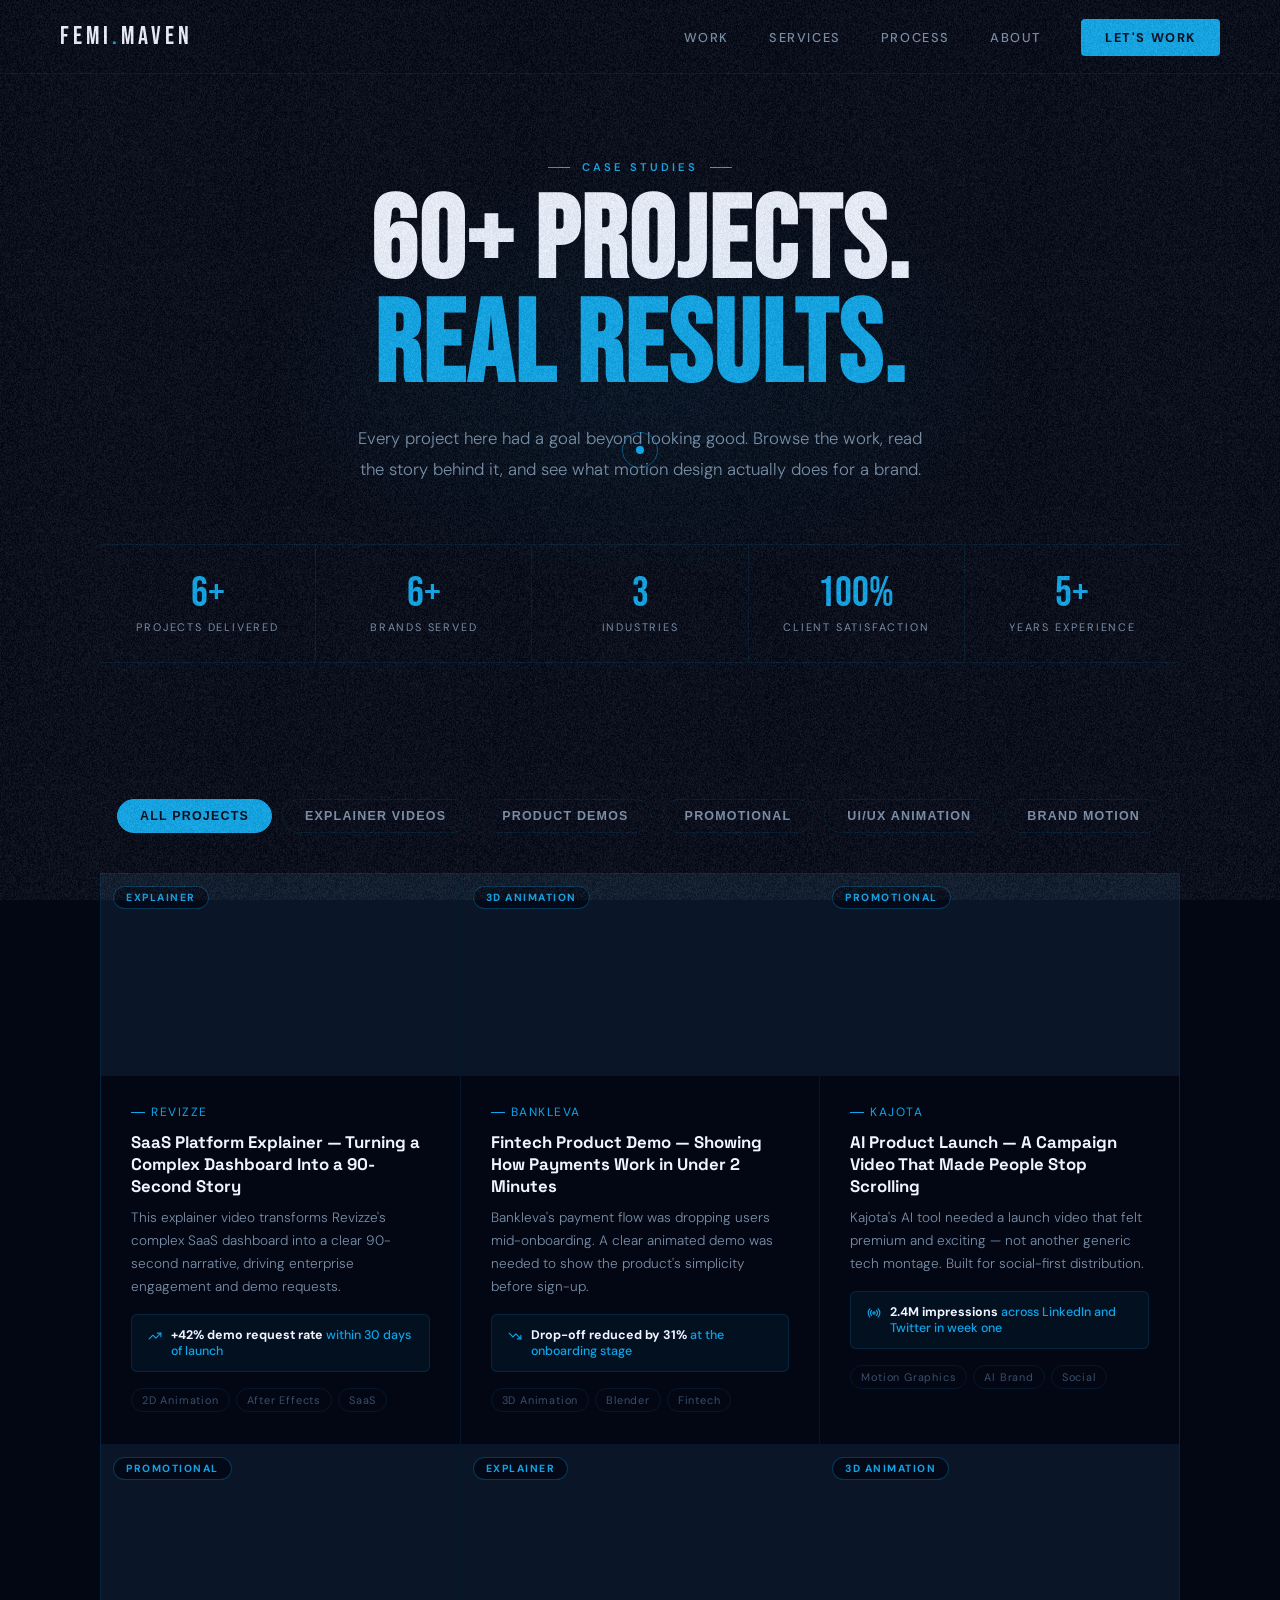
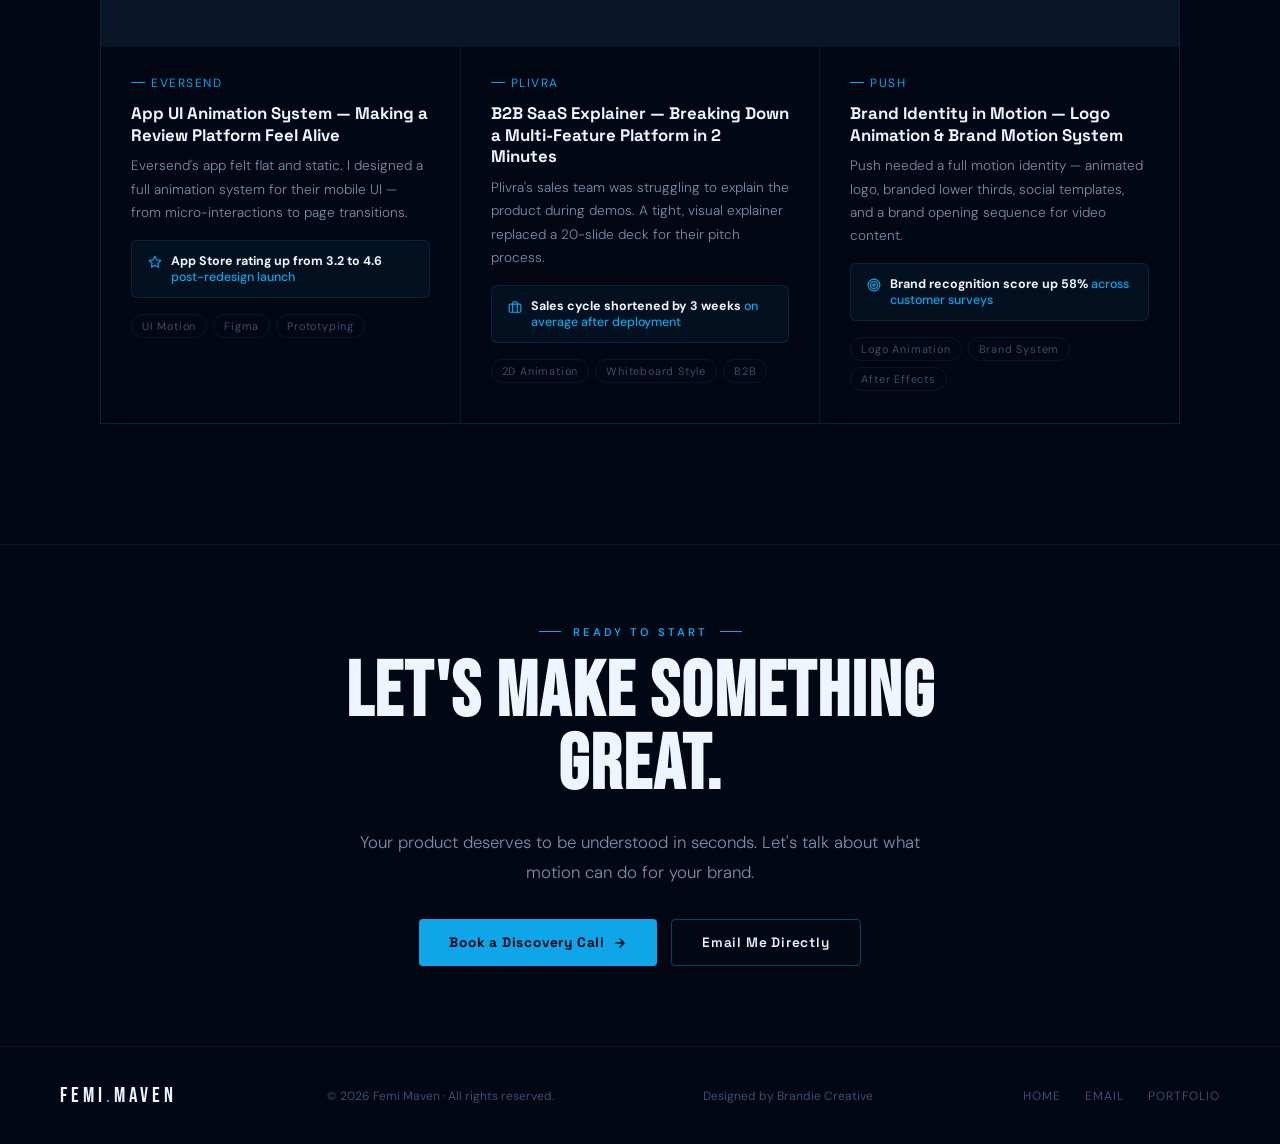
==== commit f7bc6703: "project-mobile-nav" ====
--- a/portfolio.html
+++ b/portfolio.html
@@ -5,1209 +5,7 @@
   <meta charset="UTF-8">
   <meta name="viewport" content="width=device-width, initial-scale=1.0">
   <title>Portfolio — Femi Maven Motion Design</title>
-  <style>
-    @import url('https://fonts.googleapis.com/css2?family=Bebas+Neue&family=Space+Grotesk:wght@400;500;600;700&family=DM+Sans:wght@300;400;500&display=swap');
-
-    :root {
-      --bg: #030714;
-      --bg2: #0a1628;
-      --bg3: #071122;
-      --ac: #0ea5e9;
-      --acg: rgba(14, 165, 233, .12);
-      --acgs: rgba(14, 165, 233, .3);
-      --tp: #f0f4ff;
-      --tm: #7a8fa8;
-      --td: #3a4f6a;
-      --b: rgba(14, 165, 233, .1);
-      --bh: rgba(14, 165, 233, .38);
-    }
-
-    *,
-    *::before,
-    *::after {
-      margin: 0;
-      padding: 0;
-      box-sizing: border-box
-    }
-
-    html {
-      scroll-behavior: smooth
-    }
-
-    body {
-      background: var(--bg);
-      color: var(--tp);
-      font-family: 'DM Sans', 'Segoe UI', system-ui, sans-serif;
-      overflow-x: hidden;
-      cursor: none
-    }
-
-    body::before {
-      content: '';
-      display: block;
-      position: fixed;
-      top: 0;
-      left: 0;
-      width: 100%;
-      height: 100%;
-      opacity: .7;
-
-      background: url('./noise.webp');
-      background-repeat: repeat;
-      background-size: 257px auto;
-      pointer-events: none;
-      z-index: 999;
-    }
-
-    /* CURSOR */
-    #cd {
-      width: 8px;
-      height: 8px;
-      background: var(--ac);
-      border-radius: 50%;
-      position: fixed;
-      top: 0;
-      left: 0;
-      pointer-events: none;
-      z-index: 9999;
-      will-change: transform
-    }
-
-    #cr {
-      width: 36px;
-      height: 36px;
-      border: 1.5px solid rgba(14, 165, 233, .45);
-      border-radius: 50%;
-      position: fixed;
-      top: 0;
-      left: 0;
-      pointer-events: none;
-      z-index: 9998;
-      will-change: transform;
-      transition: width .25s, height .25s, border-color .25s
-    }
-
-    #cr.big {
-      width: 58px;
-      height: 58px;
-      border-color: var(--ac)
-    }
-
-    /* CANVAS */
-    #bgc {
-      position: fixed;
-      inset: 0;
-      z-index: 0;
-      pointer-events: none;
-      opacity: .5
-    }
-
-    /* NAV */
-    nav {
-      position: fixed;
-      top: 0;
-      left: 0;
-      right: 0;
-      z-index: 200;
-      padding: 22px 60px;
-      display: flex;
-      align-items: center;
-      justify-content: space-between;
-      background: rgba(3, 7, 20, .92);
-      backdrop-filter: blur(18px);
-      border-bottom: 1px solid var(--b)
-    }
-
-    .logo {
-      font-family: 'Bebas Neue', Impact, sans-serif;
-      font-size: 1.55rem;
-      letter-spacing: 4px;
-      color: var(--tp);
-      text-decoration: none
-    }
-
-    .logo em {
-      color: var(--ac);
-      font-style: normal
-    }
-
-    .nav-ul {
-      display: flex;
-      gap: 40px;
-      list-style: none;
-      align-items: center
-    }
-
-    .nav-ul a {
-      color: var(--tm);
-      text-decoration: none;
-      font-size: .8rem;
-      font-weight: 500;
-      letter-spacing: 1.6px;
-      text-transform: uppercase;
-      transition: color .25s;
-      position: relative
-    }
-
-    .nav-ul a::after {
-      content: '';
-      position: absolute;
-      bottom: -4px;
-      left: 0;
-      right: 0;
-      height: 1px;
-      background: var(--ac);
-      transform: scaleX(0);
-      transition: transform .25s
-    }
-
-    .nav-ul a:hover,
-    .nav-ul a.active {
-      color: var(--tp)
-    }
-
-    .nav-ul a:hover::after,
-    .nav-ul a.active::after {
-      transform: scaleX(1)
-    }
-
-    .ncta {
-      background: var(--ac) !important;
-      color: #030714 !important;
-      padding: 10px 24px !important;
-      border-radius: 4px;
-      font-weight: 700 !important
-    }
-
-    .ncta:hover {
-      box-shadow: 0 0 26px rgba(14, 165, 233, .55) !important
-    }
-
-    .ncta::after {
-      display: none !important
-    }
-
-    /* LAYOUT */
-    .wrap {
-      max-width: 1200px;
-      margin: 0 auto;
-      padding: 0 60px
-    }
-
-    /* HERO BANNER */
-    #phero {
-      position: relative;
-      z-index: 10;
-      padding: 160px 0 80px;
-      text-align: center;
-      overflow: hidden
-    }
-
-    #phero::before {
-      content: '';
-      position: absolute;
-      width: 900px;
-      height: 500px;
-      background: radial-gradient(ellipse, rgba(14, 165, 233, .06), transparent 65%);
-      top: 50%;
-      left: 50%;
-      transform: translate(-50%, -50%);
-      pointer-events: none
-    }
-
-    .eye {
-      font-size: .7rem;
-      font-weight: 600;
-      letter-spacing: 3px;
-      text-transform: uppercase;
-      color: var(--ac);
-      display: flex;
-      align-items: center;
-      justify-content: center;
-      gap: 12px;
-      margin-bottom: 18px
-    }
-
-    .eye::before {
-      content: '';
-      width: 22px;
-      height: 1px;
-      background: var(--ac)
-    }
-
-    .eye::after {
-      content: '';
-      width: 22px;
-      height: 1px;
-      background: var(--ac)
-    }
-
-    .phero-h {
-      font-family: 'Bebas Neue', Impact, sans-serif;
-      font-size: clamp(4rem, 9vw, 9rem);
-      line-height: .9;
-      letter-spacing: 2px;
-      color: var(--tp);
-      margin-bottom: 24px
-    }
-
-    .phero-h .ac {
-      color: var(--ac)
-    }
-
-    .phero-sub {
-      font-size: 1.05rem;
-      color: var(--tm);
-      max-width: 580px;
-      margin: 0 auto;
-      line-height: 1.8;
-      font-weight: 300
-    }
-
-    /* STATS STRIP */
-    .pstats {
-      display: flex;
-      gap: 0;
-      border-top: 1px solid var(--b);
-      border-bottom: 1px solid var(--b);
-      margin-top: 60px;
-      position: relative;
-      z-index: 10
-    }
-
-    .pstat {
-      flex: 1;
-      padding: 28px 20px;
-      text-align: center;
-      border-right: 1px solid var(--b)
-    }
-
-    .pstat:last-child {
-      border-right: none
-    }
-
-    .pstat-n {
-      font-family: 'Bebas Neue', Impact, sans-serif;
-      font-size: 2.6rem;
-      color: var(--ac);
-      line-height: 1;
-      display: block
-    }
-
-    .pstat-l {
-      font-size: .68rem;
-      color: var(--tm);
-      letter-spacing: 1.8px;
-      text-transform: uppercase;
-      margin-top: 6px;
-      display: block
-    }
-
-    /* FILTERS */
-    #filters {
-      position: relative;
-      z-index: 10;
-      padding: 56px 0 40px
-    }
-
-    .filter-row {
-      display: flex;
-      gap: 10px;
-      flex-wrap: wrap;
-      align-items: center;
-      justify-content: center
-    }
-
-    .ftag {
-      padding: 9px 22px;
-      border: 1px solid var(--b);
-      border-radius: 100px;
-      font-size: .78rem;
-      font-weight: 600;
-      letter-spacing: 1px;
-      color: var(--tm);
-      background: transparent;
-      cursor: none;
-      transition: all .25s;
-      letter-spacing: 1.2px;
-      text-transform: uppercase
-    }
-
-    .ftag:hover {
-      border-color: var(--bh);
-      color: var(--tp)
-    }
-
-    .ftag.on {
-      background: var(--ac);
-      border-color: var(--ac);
-      color: #030714
-    }
-
-    /* GRID */
-    #pgrid {
-      position: relative;
-      z-index: 10;
-      padding-bottom: 120px
-    }
-
-    .grid {
-      display: grid;
-      grid-template-columns: repeat(3, 1fr);
-      gap: 1px;
-      background: var(--b);
-      border: 1px solid var(--b)
-    }
-
-    /* PROJECT CARD */
-    .pcard {
-      background: var(--bg);
-      position: relative;
-      overflow: hidden;
-      cursor: none;
-      transition: background .35s
-    }
-
-    .pcard:hover {
-      background: var(--bg3)
-    }
-
-    .pcard-thumb {
-      position: relative;
-      aspect-ratio: 16/9;
-      overflow: hidden;
-      background: var(--bg2)
-    }
-
-    .pcard-thumb-ph {
-      position: absolute;
-      inset: 0;
-      display: flex;
-      align-items: center;
-      justify-content: center;
-      background: linear-gradient(145deg, var(--bg2), var(--bg3))
-    }
-
-    .pcard-thumb-ph::before {
-      content: '';
-      position: absolute;
-      inset: 0;
-      background-image: linear-gradient(rgba(14, 165, 233, .03) 1px, transparent 1px), linear-gradient(90deg, rgba(14, 165, 233, .03) 1px, transparent 1px);
-      background-size: 40px 40px
-    }
-
-    .thumb-icon {
-      width: 52px;
-      height: 52px;
-      border: 1px solid rgba(14, 165, 233, .2);
-      border-radius: 50%;
-      display: flex;
-      align-items: center;
-      justify-content: center;
-      position: relative;
-      z-index: 1
-    }
-
-    .thumb-icon svg {
-      width: 22px;
-      height: 22px;
-      stroke: var(--ac);
-      stroke-width: 1.5;
-      fill: none;
-      stroke-linecap: round;
-      stroke-linejoin: round
-    }
-
-    /* hover overlay */
-    .pcard-overlay {
-      position: absolute;
-      inset: 0;
-      background: rgba(3, 7, 20, .85);
-      display: flex;
-      align-items: center;
-      justify-content: center;
-      opacity: 0;
-      transition: opacity .35s;
-      backdrop-filter: blur(4px)
-    }
-
-    .pcard:hover .pcard-overlay {
-      opacity: 1
-    }
-
-    .view-btn {
-      display: inline-flex;
-      align-items: center;
-      gap: 8px;
-      background: var(--ac);
-      color: #030714;
-      padding: 12px 24px;
-      border-radius: 4px;
-      font-family: 'Space Grotesk', system-ui, sans-serif;
-      font-size: .82rem;
-      font-weight: 700;
-      letter-spacing: .8px;
-      transform: translateY(8px);
-      transition: transform .35s
-    }
-
-    .pcard:hover .view-btn {
-      transform: translateY(0)
-    }
-
-    /* card category tag */
-    .pcard-cat {
-      position: absolute;
-      top: 12px;
-      left: 12px;
-      z-index: 2;
-      padding: 4px 12px;
-      border-radius: 100px;
-      font-size: .65rem;
-      font-weight: 700;
-      letter-spacing: 1.5px;
-      text-transform: uppercase;
-      border: 1px solid rgba(14, 165, 233, .3);
-      background: rgba(3, 7, 20, .8);
-      color: var(--ac);
-      backdrop-filter: blur(8px)
-    }
-
-    /* card body */
-    .pcard-body {
-      padding: 28px 30px 32px
-    }
-
-    .pcard-title {
-      font-family: 'Space Grotesk', system-ui, sans-serif;
-      font-size: 1.05rem;
-      font-weight: 800;
-      color: var(--tp);
-      margin-bottom: 8px;
-      line-height: 1.3
-    }
-
-    .pcard-client {
-      font-size: .75rem;
-      color: var(--ac);
-      letter-spacing: 1.5px;
-      text-transform: uppercase;
-      margin-bottom: 12px;
-      display: flex;
-      align-items: center;
-      gap: 6px
-    }
-
-    .pcard-client::before {
-      content: '';
-      width: 14px;
-      height: 1px;
-      background: var(--ac)
-    }
-
-    .pcard-desc {
-      font-size: .85rem;
-      color: var(--tm);
-      line-height: 1.7;
-      font-weight: 300
-    }
-
-    .pcard-result {
-      margin-top: 16px;
-      padding: 12px 16px;
-      background: rgba(14, 165, 233, .06);
-      border: 1px solid rgba(14, 165, 233, .15);
-      border-radius: 6px;
-      font-size: .78rem;
-      color: var(--ac);
-      font-weight: 500;
-      display: flex;
-      align-items: flex-start;
-      gap: 9px
-    }
-
-    .pcard-result svg {
-      width: 14px;
-      height: 14px;
-      flex-shrink: 0;
-      margin-top: 2px
-    }
-
-    .pcard-result strong {
-      color: var(--tp)
-    }
-
-    /* tag chips on card */
-    .pcard-tags {
-      display: flex;
-      gap: 6px;
-      flex-wrap: wrap;
-      margin-top: 16px
-    }
-
-    .ptag {
-      padding: 4px 10px;
-      border: 1px solid var(--b);
-      border-radius: 100px;
-      font-size: .68rem;
-      color: var(--td);
-      letter-spacing: .8px
-    }
-
-    /* MODAL */
-    #modal-bg {
-      position: fixed;
-      inset: 0;
-      z-index: 500;
-      background: rgba(3, 7, 20, .92);
-      backdrop-filter: blur(12px);
-      display: none;
-      align-items: flex-start;
-      justify-content: center;
-      padding: 40px 20px;
-      overflow-y: auto
-    }
-
-    #modal-bg.open {
-      display: flex
-    }
-
-    #modal {
-      background: var(--bg2);
-      border: 1px solid var(--bh);
-      border-radius: 16px;
-      width: 100%;
-      max-width: 900px;
-      position: relative;
-      overflow: hidden;
-      animation: mopen .4s cubic-bezier(.16, 1, .3, 1)
-    }
-
-    @keyframes mopen {
-      from {
-        opacity: 0;
-        transform: translateY(24px)
-      }
-
-      to {
-        opacity: 1;
-        transform: none
-      }
-    }
-
-    .modal-close {
-      position: absolute;
-      top: 20px;
-      right: 20px;
-      z-index: 10;
-      width: 40px;
-      height: 40px;
-      border: 1px solid var(--bh);
-      border-radius: 50%;
-      display: flex;
-      align-items: center;
-      justify-content: center;
-      background: var(--bg3);
-      cursor: none;
-      transition: background .25s, border-color .25s
-    }
-
-    .modal-close:hover {
-      background: var(--ac);
-      border-color: var(--ac)
-    }
-
-    .modal-close svg {
-      width: 16px;
-      height: 16px;
-      stroke: var(--tm);
-      stroke-width: 2;
-      fill: none;
-      stroke-linecap: round;
-      stroke-linejoin: round;
-      transition: stroke .25s
-    }
-
-    .modal-close:hover svg {
-      stroke: #030714
-    }
-
-    /* modal video / thumb */
-    .modal-visual {
-      position: relative;
-      aspect-ratio: 16/9;
-      background: linear-gradient(145deg, var(--bg3), #020b18);
-      overflow: hidden
-    }
-
-    .modal-visual::before {
-      content: '';
-      position: absolute;
-      inset: 0;
-      background-image: linear-gradient(rgba(14, 165, 233, .03) 1px, transparent 1px), linear-gradient(90deg, rgba(14, 165, 233, .03) 1px, transparent 1px);
-      background-size: 52px 52px;
-      pointer-events: none;
-    }
-
-    .modal-vis-ph {
-      position: absolute;
-      inset: 0;
-      display: flex;
-      align-items: center;
-      justify-content: center;
-      flex-direction: column;
-      gap: 14px
-    }
-
-    .modal-play {
-      width: 70px;
-      height: 70px;
-      border-radius: 50%;
-      background: rgba(14, 165, 233, .1);
-      border: 1.5px solid rgba(14, 165, 233, .4);
-      display: flex;
-      align-items: center;
-      justify-content: center;
-      position: relative;
-      z-index: 1;
-      transition: background .3s, transform .3s;
-      cursor: none
-    }
-
-    .modal-play:hover {
-      background: var(--ac);
-      transform: scale(1.08);
-      box-shadow: 0 0 40px rgba(14, 165, 233, .5)
-    }
-
-    .modal-play svg {
-      width: 24px;
-      height: 24px;
-      fill: var(--ac);
-      margin-left: 4px;
-      transition: fill .3s
-    }
-
-    .modal-play:hover svg {
-      fill: #030714
-    }
-
-    .modal-vis-label {
-      font-size: .72rem;
-      color: var(--tm);
-      letter-spacing: 2px;
-      text-transform: uppercase;
-      position: relative;
-      z-index: 1
-    }
-
-    /* corner brackets on modal visual */
-    .mvc {
-      position: absolute;
-      width: 20px;
-      height: 20px
-    }
-
-    .mvc.tl {
-      top: 16px;
-      left: 16px;
-      border-top: 2px solid rgba(14, 165, 233, .35);
-      border-left: 2px solid rgba(14, 165, 233, .35)
-    }
-
-    .mvc.tr {
-      top: 16px;
-      right: 16px;
-      border-top: 2px solid rgba(14, 165, 233, .35);
-      border-right: 2px solid rgba(14, 165, 233, .35)
-    }
-
-    .mvc.bl {
-      bottom: 16px;
-      left: 16px;
-      border-bottom: 2px solid rgba(14, 165, 233, .35);
-      border-left: 2px solid rgba(14, 165, 233, .35)
-    }
-
-    .mvc.br {
-      bottom: 16px;
-      right: 16px;
-      border-bottom: 2px solid rgba(14, 165, 233, .35);
-      border-right: 2px solid rgba(14, 165, 233, .35)
-    }
-
-    /* modal content */
-    .modal-content {
-      padding: 40px 44px 48px
-    }
-
-    .modal-cat-row {
-      display: flex;
-      align-items: center;
-      gap: 10px;
-      margin-bottom: 16px
-    }
-
-    .modal-cat {
-      padding: 5px 14px;
-      border-radius: 100px;
-      font-size: .68rem;
-      font-weight: 700;
-      letter-spacing: 1.5px;
-      text-transform: uppercase;
-      border: 1px solid rgba(14, 165, 233, .3);
-      color: var(--ac)
-    }
-
-    .modal-client-tag {
-      font-size: .72rem;
-      color: var(--td);
-      letter-spacing: 1.5px;
-      text-transform: uppercase
-    }
-
-    .modal-title {
-      font-family: 'Space Grotesk', system-ui, sans-serif;
-      font-size: clamp(1.6rem, 3vw, 2.2rem);
-      font-weight: 800;
-      line-height: 1.15;
-      color: var(--tp);
-      margin-bottom: 12px
-    }
-
-    .modal-tagline {
-      font-size: 1rem;
-      color: var(--tm);
-      line-height: 1.75;
-      font-weight: 300;
-      margin-bottom: 32px;
-      padding-bottom: 32px;
-      border-bottom: 1px solid var(--b)
-    }
-
-    /* 3-col brief/result/impact */
-    .modal-3col {
-      display: grid;
-      grid-template-columns: repeat(3, 1fr);
-      gap: 1px;
-      background: var(--b);
-      border: 1px solid var(--b);
-      border-radius: 8px;
-      overflow: hidden;
-      margin-bottom: 32px
-    }
-
-    .m3cell {
-      background: var(--bg3);
-      padding: 24px 22px
-    }
-
-    .m3label {
-      font-size: .65rem;
-      font-weight: 700;
-      letter-spacing: 2.5px;
-      text-transform: uppercase;
-      color: var(--ac);
-      margin-bottom: 10px;
-      display: flex;
-      align-items: center;
-      gap: 8px
-    }
-
-    .m3label svg {
-      width: 13px;
-      height: 13px;
-      stroke: var(--ac);
-      stroke-width: 2;
-      fill: none;
-      stroke-linecap: round;
-      stroke-linejoin: round
-    }
-
-    .m3val {
-      font-size: .88rem;
-      color: var(--tm);
-      line-height: 1.7;
-      font-weight: 300
-    }
-
-    .m3val strong {
-      color: var(--tp);
-      font-weight: 500
-    }
-
-    /* before/after */
-    .ba-wrap {
-      margin-bottom: 32px
-    }
-
-    .ba-title {
-      font-family: 'Space Grotesk', system-ui, sans-serif;
-      font-size: .85rem;
-      font-weight: 700;
-      color: var(--tp);
-      letter-spacing: .5px;
-      margin-bottom: 16px;
-      display: flex;
-      align-items: center;
-      gap: 10px
-    }
-
-    .ba-title::after {
-      content: '';
-      flex: 1;
-      height: 1px;
-      background: var(--b)
-    }
-
-    .ba-grid {
-      display: grid;
-      grid-template-columns: 1fr 1fr;
-      gap: 12px
-    }
-
-    .ba-card {
-      padding: 20px 22px;
-      border-radius: 8px;
-      border: 1px solid var(--b)
-    }
-
-    .ba-card.before {
-      background: rgba(255, 80, 80, .04);
-      border-color: rgba(255, 80, 80, .15)
-    }
-
-    .ba-card.after {
-      background: rgba(14, 165, 233, .04);
-      border-color: rgba(14, 165, 233, .2)
-    }
-
-    .ba-head {
-      font-size: .65rem;
-      font-weight: 700;
-      letter-spacing: 2px;
-      text-transform: uppercase;
-      margin-bottom: 10px;
-      display: flex;
-      align-items: center;
-      gap: 7px
-    }
-
-    .ba-card.before .ba-head {
-      color: #f87171
-    }
-
-    .ba-card.after .ba-head {
-      color: var(--ac)
-    }
-
-    .ba-head svg {
-      width: 12px;
-      height: 12px;
-      stroke: currentColor;
-      stroke-width: 2.5;
-      fill: none;
-      stroke-linecap: round;
-      stroke-linejoin: round
-    }
-
-    .ba-text {
-      font-size: .85rem;
-      color: var(--tm);
-      line-height: 1.7;
-      font-weight: 300
-    }
-
-    /* key results */
-    .results-wrap {
-      margin-bottom: 32px
-    }
-
-    .results-grid {
-      display: grid;
-      grid-template-columns: repeat(3, 1fr);
-      gap: 12px;
-      margin-top: 14px
-    }
-
-    .res-card {
-      padding: 18px 20px;
-      background: rgba(14, 165, 233, .05);
-      border: 1px solid rgba(14, 165, 233, .14);
-      border-radius: 8px;
-      text-align: center
-    }
-
-    .res-num {
-      font-family: 'Bebas Neue', Impact, sans-serif;
-      font-size: 2.2rem;
-      color: var(--ac);
-      line-height: 1;
-      display: block
-    }
-
-    .res-lbl {
-      font-size: .7rem;
-      color: var(--tm);
-      letter-spacing: 1.2px;
-      text-transform: uppercase;
-      margin-top: 4px;
-      display: block
-    }
-
-    /* tools used */
-    .tools-row {
-      display: flex;
-      flex-wrap: wrap;
-      gap: 8px
-    }
-
-    .tool-chip {
-      padding: 6px 14px;
-      border: 1px solid var(--b);
-      border-radius: 100px;
-      font-size: .75rem;
-      color: var(--tm);
-      background: var(--bg3)
-    }
-
-    /* modal footer */
-    .modal-footer {
-      display: flex;
-      align-items: center;
-      justify-content: space-between;
-      padding-top: 28px;
-      border-top: 1px solid var(--b)
-    }
-
-    .btn-p {
-      background: var(--ac);
-      color: #030714;
-      padding: 14px 30px;
-      font-family: 'Space Grotesk', system-ui, sans-serif;
-      font-size: .85rem;
-      font-weight: 700;
-      letter-spacing: .8px;
-      border-radius: 4px;
-      border: none;
-      cursor: none;
-      text-decoration: none;
-      display: inline-flex;
-      align-items: center;
-      gap: 8px;
-      transition: box-shadow .3s, transform .2s
-    }
-
-    .btn-p:hover {
-      box-shadow: 0 0 30px rgba(14, 165, 233, .5);
-      transform: translateY(-2px)
-    }
-
-    .btn-g {
-      background: transparent;
-      color: var(--tp);
-      padding: 14px 30px;
-      font-family: 'Space Grotesk', system-ui, sans-serif;
-      font-size: .85rem;
-      font-weight: 600;
-      letter-spacing: .8px;
-      border-radius: 4px;
-      border: 1px solid var(--bh);
-      cursor: none;
-      text-decoration: none;
-      display: inline-flex;
-      align-items: center;
-      gap: 8px;
-      transition: border-color .3s, background .3s, transform .2s
-    }
-
-    .btn-g:hover {
-      border-color: var(--ac);
-      background: var(--acg);
-      transform: translateY(-2px)
-    }
-
-    /* EMPTY STATE */
-    .empty {
-      grid-column: 1/-1;
-      padding: 80px 20px;
-      text-align: center;
-      color: var(--td);
-      font-size: .9rem
-    }
-
-    /* REVEAL */
-    .rv {
-      opacity: 1;
-      transform: none;
-      transition: opacity .7s ease, transform .7s cubic-bezier(.16, 1, .3, 1)
-    }
-
-    .rv.hi {
-      opacity: 0;
-      transform: translateY(28px)
-    }
-
-    .rv.d1 {
-      transition-delay: .08s
-    }
-
-    .rv.d2 {
-      transition-delay: .16s
-    }
-
-    .rv.d3 {
-      transition-delay: .24s
-    }
-
-    .rv.d4 {
-      transition-delay: .32s
-    }
-
-    .rv.d5 {
-      transition-delay: .4s
-    }
-
-    .rv.d6 {
-      transition-delay: .48s
-    }
-
-    /* FOOTER */
-    footer {
-      padding: 36px 60px;
-      border-top: 1px solid var(--b);
-      display: flex;
-      align-items: center;
-      justify-content: space-between;
-      position: relative;
-      z-index: 10
-    }
-
-    .flogo {
-      font-family: 'Bebas Neue', Impact, sans-serif;
-      font-size: 1.3rem;
-      letter-spacing: 4px;
-      color: var(--tp);
-      text-decoration: none
-    }
-
-    .flogo em {
-      color: var(--ac);
-      font-style: normal
-    }
-
-    .fcopy {
-      font-size: .75rem;
-      color: var(--td)
-    }
-
-    .fcopy a {
-      color: inherit;
-      text-decoration: none
-    }
-
-    .flinks {
-      display: flex;
-      gap: 24px
-    }
-
-    .flinks a {
-      font-size: .75rem;
-      color: var(--td);
-      text-decoration: none;
-      letter-spacing: 1px;
-      text-transform: uppercase;
-      transition: color .3s
-    }
-
-    .flinks a:hover {
-      color: var(--ac)
-    }
-
-    @keyframes blink {
-
-      0%,
-      100% {
-        opacity: 1
-      }
-
-      50% {
-        opacity: .25
-      }
-    }
-
-    @keyframes vpglow {
-
-      0%,
-      100% {
-        transform: scale(1);
-        opacity: .6
-      }
-
-      50% {
-        transform: scale(1.2);
-        opacity: 1
-      }
-    }
-
-    @media(max-width:1024px) {
-
-      nav,
-      footer {
-        padding-left: 28px;
-        padding-right: 28px
-      }
-
-      .wrap {
-        padding: 0 28px
-      }
-
-      .grid {
-        grid-template-columns: repeat(2, 1fr)
-      }
-
-      .modal-3col,
-      .ba-grid,
-      .results-grid {
-        grid-template-columns: 1fr
-      }
-
-      .modal-content {
-        padding: 28px 24px 36px
-      }
-
-      .modal-footer {
-        flex-direction: column;
-        gap: 12px
-      }
-    }
-
-    @media(max-width:768px) {
-      .nav-ul {
-        display: none
-      }
-
-      .grid {
-        grid-template-columns: 1fr
-      }
-
-      .pstats {
-        flex-wrap: wrap
-      }
-
-      .pstat {
-        flex: 1 1 50%;
-        border-bottom: 1px solid var(--b)
-      }
-
-      footer {
-        flex-direction: column;
-        text-align: center;
-        gap: 16px;
-        padding: 24px 20px
-      }
-    }
-  </style>
+ <link rel="stylesheet" href="project-css.css">
 </head>
 
 <body>
@@ -1226,7 +24,26 @@
       <li><a href="index.html#about">About</a></li>
       <li><a href="index.html#cta" class="ncta">Let's Work</a></li>
     </ul>
+    <button class="mobile-menu-btn" id="mobileMenuBtn">
+      <span></span>
+      <span></span>
+      <span></span>
+    </button>
   </nav>
+
+  <!-- MOBILE MENU -->
+  <div class="mobile-menu" id="mobileMenu">
+    <div class="mobile-menu-inner">
+      <a href="index.html" class="mobile-logo">FEMI<em>.</em>MAVEN</a>
+      <ul class="mobile-nav-ul">
+        <li><a href="index.html#work">Work</a></li>
+        <li><a href="index.html#services">Services</a></li>
+        <li><a href="index.html#process">Process</a></li>
+        <li><a href="index.html#about">About</a></li>
+        <li><a href="index.html#cta" class="ncta">Let's Work</a></li>
+      </ul>
+    </div>
+  </div>
 
   <!-- HERO -->
   <section id="phero">
@@ -1592,218 +409,8 @@
     </div>
   </div>
 
-  <script>
-    (function () {
-      "use strict";
-
-      /* ── CASE STUDY DATA ── */
-      var PROJECTS = [
-        {
-          cat: "Explainer", client: "Revizze",
-          title: "SaaS Platform Explainer — Turning a Complex Dashboard Into a 90-Second Story",
-          tagline: "Revizze needed their platform's core value communicated clearly for an enterprise audience with zero prior product knowledge. The challenge: explain a 14-feature dashboard in under 90 seconds without dumbing it down.",
-          brief: "Create a 90-second explainer video for Revizze's product launch targeting enterprise buyers. The video needed to live on the homepage, in sales decks, and run as a paid ad on LinkedIn.",
-          approach: "I stripped the product down to a single hero use case — saving 3 hours per week per team member — and built the entire narrative around that one transformation. Clean 2D animation with data visualisations showing real numbers.",
-          outcome: "The video became the #1 asset in Revizze's sales cycle. Reps now send it before every discovery call, and the homepage conversion rate jumped within the first month of use.",
-          before: "Prospects visited the homepage and left without booking a demo — bounce rate was 74%. Sales reps were spending 20 minutes per call explaining the product before any real conversation started.",
-          after: "Bounce rate dropped to 48%. Demo requests up 42% in the first 30 days. Sales reps now use the video to pre-educate, cutting call time by an average of 12 minutes.",
-          results: [{ n: "42%", l: "More Demo Requests" }, { n: "26pt", l: "Bounce Rate Drop" }, { n: "12min", l: "Saved Per Sales Call" }],
-          tools: ["After Effects", "Adobe Illustrator", "Premiere Pro", "Audition"],
-          video: "https://www.youtube.com/embed/Rk3NoCbwouI?si=J8BgXo0mz7732tSr"
-        },
-        {
-          cat: "Product Demo", client: "Bankleva",
-          title: "Fintech Product Demo — Showing How Payments Work in Under 2 Minutes",
-          tagline: "Quickcollect's payment collection tool was seeing high sign-up intent but users were dropping off during onboarding. The product worked well — the problem was clarity, not functionality.",
-          brief: "Build an animated product walkthrough that shows the full payment collection flow end-to-end. Target: reduce drop-off at the onboarding stage and increase activation rate.",
-          approach: "I mapped the entire user journey and identified the 3 moments where confusion peaked. Built a 3D animated walkthrough of the actual product UI — real screens, real flow, no mockup — with voiceover guiding each step.",
-          outcome: "Placed at the top of the onboarding flow, the video gave users confidence before they touched the product. Activation rate increased significantly and the support team saw fewer 'how do I start' tickets.",
-          before: "31% of new sign-ups were abandoning onboarding before completing their first payment setup. Support tickets were high volume and low-complexity — users just didn't know where to start.",
-          after: "Onboarding drop-off reduced by 31%. Support ticket volume down 22%. Users who watched the video were 2.4x more likely to complete their first transaction within 24 hours.",
-          results: [{ n: "31%", l: "Less Drop-off" }, { n: "2.4x", l: "Faster Activation" }, { n: "22%", l: "Fewer Support Tickets" }],
-          tools: ["Blender", "Cinema 4D", "After Effects", "Figma"],
-          video: "https://www.youtube.com/embed/74j-l-0pw68?si=E5JVmwmpIw97LW-8"
-        },
-        {
-          cat: "Promotional", client: "Kajota",
-          title: "AI Product Launch — A Campaign Video That Made People Stop Scrolling",
-          tagline: "Kajota's AI tool was launching into a crowded market. The launch video needed to feel genuinely different — not another tech startup montage with stock footage and buzzwords.",
-          brief: "Create a 60-second launch video for social-first distribution across LinkedIn and Twitter/X. The brand needed to feel premium, human, and exciting — not corporate or overhyped.",
-          approach: "Ditched stock footage entirely. Built a fully animated world using abstract 3D geometry to represent how Kajota's AI processes information. Wrote copy that focused on the human outcome, not the technology.",
-          outcome: "The video outperformed every other asset in Kajota's launch campaign. It became a template for how the brand communicates on social going forward.",
-          before: "No visual brand language. Marketing relied on text posts and product screenshots. Engagement rate on social: 1.2%. The brand had no differentiated visual identity to stand on.",
-          after: "Launch video hit 2.4M impressions in week one. LinkedIn engagement rate: 8.7%. The brand was cited in 3 design publications. Used in the seed fundraising deck.",
-          results: [{ n: "2.4M", l: "Week One Impressions" }, { n: "8.7%", l: "LinkedIn Engagement" }, { n: "3", l: "Design Publications" }],
-          tools: ["Blender", "Cinema 4D", "After Effects", "DaVinci Resolve"],
-          video: "https://www.youtube.com/embed/gLqxiHWS610?si=y8mJ3jiY7tonVLRv"
-        },
-        {
-          cat: "UI/UX Animation", client: "Eversend",
-          title: "App UI Animation System — Making a Review Platform Feel Alive",
-          tagline: "Eversend's review platform worked well but felt clunky and static. Users described it as 'functional but uninspiring.' The design team needed a motion system, not just a few animations.",
-          brief: "Design and deliver a comprehensive UI animation system for Eversend's mobile app — including micro-interactions, loading states, page transitions, and feedback animations.",
-          approach: "Started with a motion audit of every screen. Identified 22 interaction points with no animation feedback. Built a system of 4 animation principles (speed, easing, scale, opacity) and applied them consistently across the app.",
-          outcome: "The animation system shipped with the v2.0 redesign. Users reported the app feeling 'faster' even though load times didn't change — a classic effect of well-timed animation. App Store rating climbed.",
-          before: "App Store rating sitting at 3.2 stars. Top complaint in reviews: 'feels cheap and unfinished.' Users spending less time per session than the industry average for the category.",
-          after: "App Store rating: 4.6 stars. 'Feels polished' became one of the most-used words in App Store reviews. Session time up 34%. Daily active users increased 19% within 60 days.",
-          results: [{ n: "4.6", l: "App Store Rating" }, { n: "34%", l: "Longer Sessions" }, { n: "19%", l: "More Daily Users" }],
-          tools: ["Figma", "After Effects", "Principle", "Lottie"],
-          video: "https://www.youtube.com/embed/BGMCvHMxhV8?si=PNJ0HCKKRtuoswax"
-        },
-        {
-          cat: "Explainer", client: "Plivra",
-          title: "B2B SaaS Explainer — Breaking Down a Multi-Feature Platform in 2 Minutes",
-          tagline: "Plivra's sales team was relying on a 20-slide deck to explain a product that could be shown in 2 minutes. The pitch was losing deals in the first 10 minutes of every meeting.",
-          brief: "Replace the slide deck with a 2-minute animated explainer that could be used at the top of every sales call, on the website, and in cold outreach sequences.",
-          approach: "Interviewed 6 members of the sales team to understand what questions prospects always asked. Built the narrative around answering those 6 questions in sequence. Whiteboard-style animation with a conversational tone.",
-          outcome: "The video replaced the deck as the primary sales tool. It travels further too — prospects are sharing it internally with decision-makers before they've even spoken to a Plivra rep.",
-          before: "Average sales cycle: 8 weeks. Discovery calls running 45-60 minutes with most of the time spent on basic product explanation rather than qualification. 1 in 4 deals lost after the first call.",
-          after: "Average sales cycle: 5 weeks. Discovery calls now average 28 minutes. First-call-to-second-call conversion up 38%. The video is forwarded internally by 60% of prospects.",
-          results: [{ n: "3wks", l: "Shorter Sales Cycle" }, { n: "38%", l: "Better Call Conversion" }, { n: "60%", l: "Internal Forward Rate" }],
-          tools: ["After Effects", "Adobe Illustrator", "Audition", "Premiere Pro"],
-          video: "https://www.youtube.com/embed/sL84nunOstc?si=jbdUuZothy7k4y6Y"
-        },
-        {
-          cat: "Brand Motion", client: "Push",
-          title: "Brand Identity in Motion — Logo Animation &amp; Full Brand Motion System",
-          tagline: "Push had a strong visual identity on paper but no motion language. Every video they made felt disconnected from their brand. They needed a system, not just a logo animation.",
-          brief: "Develop a complete brand motion system: animated logo (3 variants), branded lower thirds, social video templates, and a signature opening sequence for all video content.",
-          approach: "Extracted the 3 core visual principles from Push's static brand guide (precision, speed, clarity) and translated each into motion properties: easing curves, timing, and spatial movement patterns.",
-          outcome: "Push now has a fully consistent motion language across every video they produce. Their marketing team uses the templates independently. Brand recognition in customer surveys jumped.",
-          before: "Each video Push produced looked like it came from a different company. Brand recognition in customer surveys: 29%. Marketing team had no motion templates to work from independently.",
-          after: "Brand consistency score: 91% (up from 29%). Customer survey recognition up 58%. Marketing team produces 4x more video content using the template system. 3 industry publications featured the brand identity.",
-          results: [{ n: "58%", l: "Brand Recognition Up" }, { n: "91%", l: "Consistency Score" }, { n: "4x", l: "More Content Output" }],
-          tools: ["After Effects", "Cinema 4D", "Illustrator", "Premiere Pro"],
-          video: "https://www.youtube.com/embed/qIa23UIv9FY?si=S-0zfMyWNtZwe8B0"
-        }
-      ];
-
-      /* ── CURSOR ── */
-      var DOT = document.getElementById('cd'), RING = document.getElementById('cr');
-      var mx = window.innerWidth / 2, my = window.innerHeight / 2, rx = mx, ry = my, big = false;
-      function sd(x, y) { DOT.style.transform = 'translate(' + (x - 4) + 'px,' + (y - 4) + 'px)'; }
-      sd(mx, my);
-      document.addEventListener('mousemove', function (e) { mx = e.clientX; my = e.clientY; sd(mx, my); });
-      var hels = document.querySelectorAll('a,button,.pcard,.ftag,.pill,.modal-close,.modal-play');
-      for (var hi = 0; hi < hels.length; hi++) {
-        hels[hi].addEventListener('mouseenter', function () { RING.classList.add('big'); big = true; });
-        hels[hi].addEventListener('mouseleave', function () { RING.classList.remove('big'); big = false; });
-      }
-      (function ar() { rx += (mx - rx) * .11; ry += (my - ry) * .11; RING.style.transform = 'translate(' + (rx - (big ? 29 : 18)) + 'px,' + (ry - (big ? 29 : 18)) + 'px)'; requestAnimationFrame(ar); })();
-
-      /* ── PARTICLE CANVAS ── */
-      var CV = document.getElementById('bgc'), CTX = CV.getContext('2d'), W, H, PTS = [];
-      function rsz() { W = CV.width = window.innerWidth; H = CV.height = window.innerHeight; }
-      rsz(); window.addEventListener('resize', function () { rsz(); mkp(); });
-      function mkp() { PTS = []; var n = Math.floor(W * H / 14000); for (var i = 0; i < n; i++) PTS.push({ x: Math.random() * W, y: Math.random() * H, r: Math.random() * .8 + .2, vx: (Math.random() - .5) * .22, vy: (Math.random() - .5) * .22, a: Math.random() * .35 + .06 }); }
-      mkp();
-      function drw() {
-        CTX.clearRect(0, 0, W, H);
-        CTX.strokeStyle = 'rgba(14,165,233,.022)'; CTX.lineWidth = 1;
-        for (var gx = 0; gx <= W; gx += 90) { CTX.beginPath(); CTX.moveTo(gx, 0); CTX.lineTo(gx, H); CTX.stroke(); }
-        for (var gy = 0; gy <= H; gy += 90) { CTX.beginPath(); CTX.moveTo(0, gy); CTX.lineTo(W, gy); CTX.stroke(); }
-        for (var pi = 0; pi < PTS.length; pi++) {
-          var p = PTS[pi]; p.x += p.vx; p.y += p.vy;
-          if (p.x < 0) p.x = W; if (p.x > W) p.x = 0; if (p.y < 0) p.y = H; if (p.y > H) p.y = 0;
-          CTX.beginPath(); CTX.arc(p.x, p.y, p.r, 0, Math.PI * 2); CTX.fillStyle = 'rgba(14,165,233,' + p.a + ')'; CTX.fill();
-        }
-        for (var ii = 0; ii < PTS.length; ii++) for (var jj = ii + 1; jj < PTS.length; jj++) {
-          var dx = PTS[ii].x - PTS[jj].x, dy = PTS[ii].y - PTS[jj].y, dd = Math.sqrt(dx * dx + dy * dy);
-          if (dd < 110) { CTX.beginPath(); CTX.moveTo(PTS[ii].x, PTS[ii].y); CTX.lineTo(PTS[jj].x, PTS[jj].y); CTX.strokeStyle = 'rgba(14,165,233,' + (0.06 * (1 - dd / 110)) + ')'; CTX.lineWidth = .5; CTX.stroke(); }
-        }
-        requestAnimationFrame(drw);
-      }
-      drw();
-
-      /* ── SCROLL REVEAL ── */
-      var rvEls = document.querySelectorAll('.rv');
-      requestAnimationFrame(function () {
-        for (var i = 0; i < rvEls.length; i++) rvEls[i].classList.add('hi');
-        requestAnimationFrame(function () {
-          if (!window.IntersectionObserver) { for (var i = 0; i < rvEls.length; i++) rvEls[i].classList.remove('hi'); return; }
-          var obs = new IntersectionObserver(function (entries) {
-            for (var i = 0; i < entries.length; i++) if (entries[i].isIntersecting) { entries[i].target.classList.remove('hi'); obs.unobserve(entries[i].target); }
-          }, { threshold: .08, rootMargin: '0px 0px -20px 0px' });
-          for (var i = 0; i < rvEls.length; i++) obs.observe(rvEls[i]);
-        });
-      });
-
-      /* ── COUNTERS ── */
-      function ctr(el) {
-        var to = parseInt(el.getAttribute('data-to'), 10), suf = el.getAttribute('data-suf') || '';
-        if (!to || el.getAttribute('data-done')) return;
-        el.setAttribute('data-done', '1');
-        var dur = 1800, t0 = performance.now();
-        (function tk(now) { var p = Math.min((now - t0) / dur, 1), e = 1 - Math.pow(1 - p, 3); el.textContent = Math.floor(e * to) + suf; if (p < 1) requestAnimationFrame(tk); else el.textContent = to + suf; })(performance.now());
-      }
-      var stEls = document.querySelectorAll('[data-to]');
-      for (var si = 0; si < stEls.length; si++) ctr(stEls[si]);
-
-      /* ── FILTER ── */
-      var ftags = document.querySelectorAll('.ftag');
-      var cards = document.querySelectorAll('.pcard');
-      function applyFilter(f) {
-        for (var i = 0; i < ftags.length; i++) ftags[i].classList.toggle('on', ftags[i].getAttribute('data-filter') === f);
-        var vis = 0;
-        for (var j = 0; j < cards.length; j++) {
-          var show = (f === 'all' || cards[j].getAttribute('data-cat') === f);
-          cards[j].style.display = show ? '' : 'none';
-          if (show) vis++;
-        }
-      }
-      for (var fi = 0; fi < ftags.length; fi++) {
-        ftags[fi].addEventListener('click', (function (tag) {
-          return function () { applyFilter(tag.getAttribute('data-filter')); };
-        })(ftags[fi]));
-      }
-
-      /* ── MODAL ── */
-      var MB = document.getElementById('modal-bg');
-      var MC = document.getElementById('modalClose');
-
-      function openModal(id) {
-        var d = PROJECTS[id];
-        if (!d) return;
-        document.getElementById('mCat').textContent = d.cat;
-        document.getElementById('mClient').textContent = d.client;
-        document.getElementById('mTitle').innerHTML = d.title;
-        document.getElementById('mTagline').textContent = d.tagline;
-        document.getElementById('mBrief').textContent = d.brief;
-        document.getElementById('mApproach').textContent = d.approach;
-        document.getElementById('mOutcome').textContent = d.outcome;
-        document.getElementById('mBefore').textContent = d.before;
-        document.getElementById('mAfter').textContent = d.after;
-        // results
-        var rGrid = document.getElementById('mResults'); rGrid.innerHTML = '';
-        for (var ri = 0; ri < d.results.length; ri++) {
-          var rc = document.createElement('div'); rc.className = 'res-card';
-          rc.innerHTML = '<span class="res-num">' + d.results[ri].n + '</span><span class="res-lbl">' + d.results[ri].l + '</span>';
-          rGrid.appendChild(rc);
-        }
-        // tools
-        var tRow = document.getElementById('mTools'); tRow.innerHTML = '';
-        for (var ti = 0; ti < d.tools.length; ti++) {
-          var tc = document.createElement('span'); tc.className = 'tool-chip'; tc.textContent = d.tools[ti];
-          tRow.appendChild(tc);
-        }
-        // video
-        document.getElementById('modalVisual').innerHTML = '<iframe width="100%" height="100%" src="' + d.video + '" title="YouTube video player" frameborder="0" allow="accelerometer; autoplay; clipboard-write; encrypted-media; gyroscope; picture-in-picture; web-share" referrerpolicy="strict-origin-when-cross-origin" allowfullscreen></iframe>';
-        MB.classList.add('open');
-        document.body.style.overflow = 'hidden';
-        MB.scrollTop = 0;
-      }
-      function closeModal() { MB.classList.remove('open'); document.body.style.overflow = ''; document.getElementById('modalVisual').innerHTML = ''; }
-
-      for (var ci = 0; ci < cards.length; ci++) {
-        cards[ci].addEventListener('click', (function (card) {
-          return function () { openModal(parseInt(card.getAttribute('data-id'), 10)); };
-        })(cards[ci]));
-      }
-      MC.addEventListener('click', closeModal);
-      MB.addEventListener('click', function (e) { if (e.target === MB) closeModal(); });
-      document.addEventListener('keydown', function (e) { if (e.key === 'Escape') closeModal(); });
-
-    })();
+  <script src="./project-script.js">
+    
   </script>
 </body>
 
--- a/project-css.css
+++ b/project-css.css
@@ -0,0 +1,1381 @@
+@import url('https://fonts.googleapis.com/css2?family=Bebas+Neue&family=Space+Grotesk:wght@400;500;600;700&family=DM+Sans:wght@300;400;500&display=swap');
+
+    :root {
+      --bg: #030714;
+      --bg2: #0a1628;
+      --bg3: #071122;
+      --ac: #0ea5e9;
+      --acg: rgba(14, 165, 233, .12);
+      --acgs: rgba(14, 165, 233, .3);
+      --tp: #f0f4ff;
+      --tm: #7a8fa8;
+      --td: #3a4f6a;
+      --b: rgba(14, 165, 233, .1);
+      --bh: rgba(14, 165, 233, .38);
+    }
+
+    *,
+    *::before,
+    *::after {
+      margin: 0;
+      padding: 0;
+      box-sizing: border-box
+    }
+
+    html {
+      scroll-behavior: smooth
+    }
+
+    body {
+      background: var(--bg);
+      color: var(--tp);
+      font-family: 'DM Sans', 'Segoe UI', system-ui, sans-serif;
+      overflow-x: hidden;
+      cursor: none
+    }
+
+    body::before {
+      content: '';
+      display: block;
+      position: fixed;
+      top: 0;
+      left: 0;
+      width: 100%;
+      height: 100%;
+      opacity: .7;
+
+      background: url('./noise.webp');
+      background-repeat: repeat;
+      background-size: 257px auto;
+      pointer-events: none;
+      z-index: 999;
+    }
+
+    /* CURSOR */
+    #cd {
+      width: 8px;
+      height: 8px;
+      background: var(--ac);
+      border-radius: 50%;
+      position: fixed;
+      top: 0;
+      left: 0;
+      pointer-events: none;
+      z-index: 9999;
+      will-change: transform
+    }
+
+    #cr {
+      width: 36px;
+      height: 36px;
+      border: 1.5px solid rgba(14, 165, 233, .45);
+      border-radius: 50%;
+      position: fixed;
+      top: 0;
+      left: 0;
+      pointer-events: none;
+      z-index: 9998;
+      will-change: transform;
+      transition: width .25s, height .25s, border-color .25s
+    }
+
+    #cr.big {
+      width: 58px;
+      height: 58px;
+      border-color: var(--ac)
+    }
+
+    /* CANVAS */
+    #bgc {
+      position: fixed;
+      inset: 0;
+      z-index: 0;
+      pointer-events: none;
+      opacity: .5
+    }
+
+    /* NAV */
+    nav {
+      position: fixed;
+      top: 0;
+      left: 0;
+      right: 0;
+      z-index: 200;
+      padding: 22px 60px;
+      display: flex;
+      align-items: center;
+      justify-content: space-between;
+      background: rgba(3, 7, 20, .92);
+      backdrop-filter: blur(18px);
+      border-bottom: 1px solid var(--b)
+    }
+
+    .logo {
+      font-family: 'Bebas Neue', Impact, sans-serif;
+      font-size: 1.55rem;
+      letter-spacing: 4px;
+      color: var(--tp);
+      text-decoration: none
+    }
+
+    .logo em {
+      color: var(--ac);
+      font-style: normal
+    }
+
+    .nav-ul {
+      display: flex;
+      gap: 40px;
+      list-style: none;
+      align-items: center
+    }
+
+    .nav-ul a {
+      color: var(--tm);
+      text-decoration: none;
+      font-size: .8rem;
+      font-weight: 500;
+      letter-spacing: 1.6px;
+      text-transform: uppercase;
+      transition: color .25s;
+      position: relative
+    }
+
+    .nav-ul a::after {
+      content: '';
+      position: absolute;
+      bottom: -4px;
+      left: 0;
+      right: 0;
+      height: 1px;
+      background: var(--ac);
+      transform: scaleX(0);
+      transition: transform .25s
+    }
+
+    .nav-ul a:hover,
+    .nav-ul a.active {
+      color: var(--tp)
+    }
+
+    .nav-ul a:hover::after,
+    .nav-ul a.active::after {
+      transform: scaleX(1)
+    }
+
+    .ncta {
+      background: var(--ac) !important;
+      color: #030714 !important;
+      padding: 10px 24px !important;
+      border-radius: 4px;
+      font-weight: 700 !important
+    }
+
+    /* MOBILE MENU */
+    .mobile-menu-btn {
+      display: none;
+      flex-direction: column;
+      gap: 4px;
+      background: none;
+      border: none;
+      cursor: pointer;
+      padding: 8px;
+      z-index: 201;
+    }
+
+    .mobile-menu-btn span {
+      width: 24px;
+      height: 2px;
+      background: var(--tp);
+      transition: all 0.3s ease;
+      transform-origin: center;
+    }
+
+    .mobile-menu-btn.active span:nth-child(1) {
+      transform: rotate(45deg) translate(6px, 6px);
+    }
+
+    .mobile-menu-btn.active span:nth-child(2) {
+      opacity: 0;
+    }
+
+    .mobile-menu-btn.active span:nth-child(3) {
+      transform: rotate(-45deg) translate(6px, -6px);
+    }
+
+    .mobile-menu {
+      position: fixed;
+      top: 0;
+      left: 0;
+      width: 100%;
+      height: 100vh;
+      background: rgba(3, 7, 20, .98);
+      backdrop-filter: blur(20px);
+      z-index: 199;
+      display: flex;
+      align-items: center;
+      justify-content: center;
+      transform: translateX(100%);
+      transition: transform 0.4s cubic-bezier(0.4, 0, 0.2, 1);
+      opacity: 0;
+      visibility: hidden;
+    }
+
+    .mobile-menu.active {
+      transform: translateX(0);
+      opacity: 1;
+      visibility: visible;
+    }
+
+    .mobile-menu-inner {
+      text-align: center;
+      max-width: 300px;
+      width: 100%;
+    }
+
+    .mobile-logo {
+      font-family: 'Bebas Neue', Impact, sans-serif;
+      font-size: 2rem;
+      letter-spacing: 4px;
+      color: var(--tp);
+      text-decoration: none;
+      margin-bottom: 40px;
+      display: block;
+      animation: slideDown 0.5s ease-out 0.2s both;
+    }
+
+    .mobile-logo em {
+      color: var(--ac);
+      font-style: normal;
+    }
+
+    .mobile-nav-ul {
+      list-style: none;
+      padding: 0;
+    }
+
+    .mobile-nav-ul li {
+      margin: 20px 0;
+      animation: slideIn 0.5s ease-out both;
+    }
+
+    .mobile-nav-ul li:nth-child(1) {
+      animation-delay: 0.3s;
+    }
+
+    .mobile-nav-ul li:nth-child(2) {
+      animation-delay: 0.4s;
+    }
+
+    .mobile-nav-ul li:nth-child(3) {
+      animation-delay: 0.5s;
+    }
+
+    .mobile-nav-ul li:nth-child(4) {
+      animation-delay: 0.6s;
+    }
+
+    .mobile-nav-ul li:nth-child(5) {
+      animation-delay: 0.7s;
+    }
+
+    .mobile-nav-ul a {
+      color: var(--tm);
+      text-decoration: none;
+      font-size: 1.1rem;
+      font-weight: 500;
+      letter-spacing: 1px;
+      text-transform: uppercase;
+      transition: color 0.3s ease;
+      position: relative;
+      display: inline-block;
+    }
+
+    .mobile-nav-ul a:hover,
+    .mobile-nav-ul a.active {
+      color: var(--tp);
+    }
+
+    .mobile-nav-ul a::after {
+      content: '';
+      position: absolute;
+      bottom: -4px;
+      left: 0;
+      right: 0;
+      height: 2px;
+      background: var(--ac);
+      transform: scaleX(0);
+      transition: transform 0.3s ease;
+    }
+
+    .mobile-nav-ul a:hover::after,
+    .mobile-nav-ul a.active::after {
+      transform: scaleX(1);
+    }
+
+    .mobile-nav-ul .ncta {
+      background: var(--ac);
+      color: #030714;
+      padding: 12px 28px;
+      border-radius: 6px;
+      font-weight: 700;
+      margin-top: 20px;
+      display: inline-block;
+    }
+
+    @keyframes slideDown {
+      from {
+        opacity: 0;
+        transform: translateY(-30px);
+      }
+
+      to {
+        opacity: 1;
+        transform: translateY(0);
+      }
+    }
+
+    @keyframes slideIn {
+      from {
+        opacity: 0;
+        transform: translateX(-20px);
+      }
+
+      to {
+        opacity: 1;
+        transform: translateX(0);
+      }
+    }
+
+    .ncta:hover {
+      box-shadow: 0 0 26px rgba(14, 165, 233, .55) !important
+    }
+
+    .ncta::after {
+      display: none !important
+    }
+
+    /* LAYOUT */
+    .wrap {
+      max-width: 1200px;
+      margin: 0 auto;
+      padding: 0 60px
+    }
+
+    /* HERO BANNER */
+    #phero {
+      position: relative;
+      z-index: 10;
+      padding: 160px 0 80px;
+      text-align: center;
+      overflow: hidden
+    }
+
+    #phero::before {
+      content: '';
+      position: absolute;
+      width: 900px;
+      height: 500px;
+      background: radial-gradient(ellipse, rgba(14, 165, 233, .06), transparent 65%);
+      top: 50%;
+      left: 50%;
+      transform: translate(-50%, -50%);
+      pointer-events: none
+    }
+
+    .eye {
+      font-size: .7rem;
+      font-weight: 600;
+      letter-spacing: 3px;
+      text-transform: uppercase;
+      color: var(--ac);
+      display: flex;
+      align-items: center;
+      justify-content: center;
+      gap: 12px;
+      margin-bottom: 18px
+    }
+
+    .eye::before {
+      content: '';
+      width: 22px;
+      height: 1px;
+      background: var(--ac)
+    }
+
+    .eye::after {
+      content: '';
+      width: 22px;
+      height: 1px;
+      background: var(--ac)
+    }
+
+    .phero-h {
+      font-family: 'Bebas Neue', Impact, sans-serif;
+      font-size: clamp(4rem, 9vw, 9rem);
+      line-height: .9;
+      letter-spacing: 2px;
+      color: var(--tp);
+      margin-bottom: 24px
+    }
+
+    .phero-h .ac {
+      color: var(--ac)
+    }
+
+    .phero-sub {
+      font-size: 1.05rem;
+      color: var(--tm);
+      max-width: 580px;
+      margin: 0 auto;
+      line-height: 1.8;
+      font-weight: 300
+    }
+
+    /* STATS STRIP */
+    .pstats {
+      display: flex;
+      gap: 0;
+      border-top: 1px solid var(--b);
+      border-bottom: 1px solid var(--b);
+      margin-top: 60px;
+      position: relative;
+      z-index: 10
+    }
+
+    .pstat {
+      flex: 1;
+      padding: 28px 20px;
+      text-align: center;
+      border-right: 1px solid var(--b)
+    }
+
+    .pstat:last-child {
+      border-right: none
+    }
+
+    .pstat-n {
+      font-family: 'Bebas Neue', Impact, sans-serif;
+      font-size: 2.6rem;
+      color: var(--ac);
+      line-height: 1;
+      display: block
+    }
+
+    .pstat-l {
+      font-size: .68rem;
+      color: var(--tm);
+      letter-spacing: 1.8px;
+      text-transform: uppercase;
+      margin-top: 6px;
+      display: block
+    }
+
+    /* FILTERS */
+    #filters {
+      position: relative;
+      z-index: 10;
+      padding: 56px 0 40px
+    }
+
+    .filter-row {
+      display: flex;
+      gap: 10px;
+      flex-wrap: wrap;
+      align-items: center;
+      justify-content: center
+    }
+
+    .ftag {
+      padding: 9px 22px;
+      border: 1px solid var(--b);
+      border-radius: 100px;
+      font-size: .78rem;
+      font-weight: 600;
+      letter-spacing: 1px;
+      color: var(--tm);
+      background: transparent;
+      cursor: none;
+      transition: all .25s;
+      letter-spacing: 1.2px;
+      text-transform: uppercase
+    }
+
+    .ftag:hover {
+      border-color: var(--bh);
+      color: var(--tp)
+    }
+
+    .ftag.on {
+      background: var(--ac);
+      border-color: var(--ac);
+      color: #030714
+    }
+
+    /* GRID */
+    #pgrid {
+      position: relative;
+      z-index: 10;
+      padding-bottom: 120px
+    }
+
+    .grid {
+      display: grid;
+      grid-template-columns: repeat(3, 1fr);
+      gap: 1px;
+      background: var(--b);
+      border: 1px solid var(--b)
+    }
+
+    /* PROJECT CARD */
+    .pcard {
+      background: var(--bg);
+      position: relative;
+      overflow: hidden;
+      cursor: none;
+      transition: background .35s
+    }
+
+    .pcard:hover {
+      background: var(--bg3)
+    }
+
+    .pcard-thumb {
+      position: relative;
+      aspect-ratio: 16/9;
+      overflow: hidden;
+      background: var(--bg2)
+    }
+
+    .pcard-thumb-ph {
+      position: absolute;
+      inset: 0;
+      display: flex;
+      align-items: center;
+      justify-content: center;
+      background: linear-gradient(145deg, var(--bg2), var(--bg3))
+    }
+
+    .pcard-thumb-ph::before {
+      content: '';
+      position: absolute;
+      inset: 0;
+      background-image: linear-gradient(rgba(14, 165, 233, .03) 1px, transparent 1px), linear-gradient(90deg, rgba(14, 165, 233, .03) 1px, transparent 1px);
+      background-size: 40px 40px
+    }
+
+    .thumb-icon {
+      width: 52px;
+      height: 52px;
+      border: 1px solid rgba(14, 165, 233, .2);
+      border-radius: 50%;
+      display: flex;
+      align-items: center;
+      justify-content: center;
+      position: relative;
+      z-index: 1
+    }
+
+    .thumb-icon svg {
+      width: 22px;
+      height: 22px;
+      stroke: var(--ac);
+      stroke-width: 1.5;
+      fill: none;
+      stroke-linecap: round;
+      stroke-linejoin: round
+    }
+
+    /* hover overlay */
+    .pcard-overlay {
+      position: absolute;
+      inset: 0;
+      background: rgba(3, 7, 20, .85);
+      display: flex;
+      align-items: center;
+      justify-content: center;
+      opacity: 0;
+      transition: opacity .35s;
+      backdrop-filter: blur(4px)
+    }
+
+    .pcard:hover .pcard-overlay {
+      opacity: 1
+    }
+
+    .view-btn {
+      display: inline-flex;
+      align-items: center;
+      gap: 8px;
+      background: var(--ac);
+      color: #030714;
+      padding: 12px 24px;
+      border-radius: 4px;
+      font-family: 'Space Grotesk', system-ui, sans-serif;
+      font-size: .82rem;
+      font-weight: 700;
+      letter-spacing: .8px;
+      transform: translateY(8px);
+      transition: transform .35s
+    }
+
+    .pcard:hover .view-btn {
+      transform: translateY(0)
+    }
+
+    /* card category tag */
+    .pcard-cat {
+      position: absolute;
+      top: 12px;
+      left: 12px;
+      z-index: 2;
+      padding: 4px 12px;
+      border-radius: 100px;
+      font-size: .65rem;
+      font-weight: 700;
+      letter-spacing: 1.5px;
+      text-transform: uppercase;
+      border: 1px solid rgba(14, 165, 233, .3);
+      background: rgba(3, 7, 20, .8);
+      color: var(--ac);
+      backdrop-filter: blur(8px)
+    }
+
+    /* card body */
+    .pcard-body {
+      padding: 28px 30px 32px
+    }
+
+    .pcard-title {
+      font-family: 'Space Grotesk', system-ui, sans-serif;
+      font-size: 1.05rem;
+      font-weight: 800;
+      color: var(--tp);
+      margin-bottom: 8px;
+      line-height: 1.3
+    }
+
+    .pcard-client {
+      font-size: .75rem;
+      color: var(--ac);
+      letter-spacing: 1.5px;
+      text-transform: uppercase;
+      margin-bottom: 12px;
+      display: flex;
+      align-items: center;
+      gap: 6px
+    }
+
+    .pcard-client::before {
+      content: '';
+      width: 14px;
+      height: 1px;
+      background: var(--ac)
+    }
+
+    .pcard-desc {
+      font-size: .85rem;
+      color: var(--tm);
+      line-height: 1.7;
+      font-weight: 300
+    }
+
+    .pcard-result {
+      margin-top: 16px;
+      padding: 12px 16px;
+      background: rgba(14, 165, 233, .06);
+      border: 1px solid rgba(14, 165, 233, .15);
+      border-radius: 6px;
+      font-size: .78rem;
+      color: var(--ac);
+      font-weight: 500;
+      display: flex;
+      align-items: flex-start;
+      gap: 9px
+    }
+
+    .pcard-result svg {
+      width: 14px;
+      height: 14px;
+      flex-shrink: 0;
+      margin-top: 2px
+    }
+
+    .pcard-result strong {
+      color: var(--tp)
+    }
+
+    /* tag chips on card */
+    .pcard-tags {
+      display: flex;
+      gap: 6px;
+      flex-wrap: wrap;
+      margin-top: 16px
+    }
+
+    .ptag {
+      padding: 4px 10px;
+      border: 1px solid var(--b);
+      border-radius: 100px;
+      font-size: .68rem;
+      color: var(--td);
+      letter-spacing: .8px
+    }
+
+    /* MODAL */
+    #modal-bg {
+      position: fixed;
+      inset: 0;
+      z-index: 500;
+      background: rgba(3, 7, 20, .92);
+      backdrop-filter: blur(12px);
+      display: none;
+      align-items: flex-start;
+      justify-content: center;
+      padding: 40px 20px;
+      overflow-y: auto
+    }
+
+    #modal-bg.open {
+      display: flex
+    }
+
+    #modal {
+      background: var(--bg2);
+      border: 1px solid var(--bh);
+      border-radius: 16px;
+      width: 100%;
+      max-width: 900px;
+      position: relative;
+      overflow: hidden;
+      animation: mopen .4s cubic-bezier(.16, 1, .3, 1)
+    }
+
+    @keyframes mopen {
+      from {
+        opacity: 0;
+        transform: translateY(24px)
+      }
+
+      to {
+        opacity: 1;
+        transform: none
+      }
+    }
+
+    .modal-close {
+      position: absolute;
+      top: 20px;
+      right: 20px;
+      z-index: 10;
+      width: 40px;
+      height: 40px;
+      border: 1px solid var(--bh);
+      border-radius: 50%;
+      display: flex;
+      align-items: center;
+      justify-content: center;
+      background: var(--bg3);
+      cursor: none;
+      transition: background .25s, border-color .25s
+    }
+
+    .modal-close:hover {
+      background: var(--ac);
+      border-color: var(--ac)
+    }
+
+    .modal-close svg {
+      width: 16px;
+      height: 16px;
+      stroke: var(--tm);
+      stroke-width: 2;
+      fill: none;
+      stroke-linecap: round;
+      stroke-linejoin: round;
+      transition: stroke .25s
+    }
+
+    .modal-close:hover svg {
+      stroke: #030714
+    }
+
+    /* modal video / thumb */
+    .modal-visual {
+      position: relative;
+      aspect-ratio: 16/9;
+      background: linear-gradient(145deg, var(--bg3), #020b18);
+      overflow: hidden
+    }
+
+    .modal-visual::before {
+      content: '';
+      position: absolute;
+      inset: 0;
+      background-image: linear-gradient(rgba(14, 165, 233, .03) 1px, transparent 1px), linear-gradient(90deg, rgba(14, 165, 233, .03) 1px, transparent 1px);
+      background-size: 52px 52px;
+      pointer-events: none;
+    }
+
+    .modal-vis-ph {
+      position: absolute;
+      inset: 0;
+      display: flex;
+      align-items: center;
+      justify-content: center;
+      flex-direction: column;
+      gap: 14px
+    }
+
+    .modal-play {
+      width: 70px;
+      height: 70px;
+      border-radius: 50%;
+      background: rgba(14, 165, 233, .1);
+      border: 1.5px solid rgba(14, 165, 233, .4);
+      display: flex;
+      align-items: center;
+      justify-content: center;
+      position: relative;
+      z-index: 1;
+      transition: background .3s, transform .3s;
+      cursor: none
+    }
+
+    .modal-play:hover {
+      background: var(--ac);
+      transform: scale(1.08);
+      box-shadow: 0 0 40px rgba(14, 165, 233, .5)
+    }
+
+    .modal-play svg {
+      width: 24px;
+      height: 24px;
+      fill: var(--ac);
+      margin-left: 4px;
+      transition: fill .3s
+    }
+
+    .modal-play:hover svg {
+      fill: #030714
+    }
+
+    .modal-vis-label {
+      font-size: .72rem;
+      color: var(--tm);
+      letter-spacing: 2px;
+      text-transform: uppercase;
+      position: relative;
+      z-index: 1
+    }
+
+    /* corner brackets on modal visual */
+    .mvc {
+      position: absolute;
+      width: 20px;
+      height: 20px
+    }
+
+    .mvc.tl {
+      top: 16px;
+      left: 16px;
+      border-top: 2px solid rgba(14, 165, 233, .35);
+      border-left: 2px solid rgba(14, 165, 233, .35)
+    }
+
+    .mvc.tr {
+      top: 16px;
+      right: 16px;
+      border-top: 2px solid rgba(14, 165, 233, .35);
+      border-right: 2px solid rgba(14, 165, 233, .35)
+    }
+
+    .mvc.bl {
+      bottom: 16px;
+      left: 16px;
+      border-bottom: 2px solid rgba(14, 165, 233, .35);
+      border-left: 2px solid rgba(14, 165, 233, .35)
+    }
+
+    .mvc.br {
+      bottom: 16px;
+      right: 16px;
+      border-bottom: 2px solid rgba(14, 165, 233, .35);
+      border-right: 2px solid rgba(14, 165, 233, .35)
+    }
+
+    /* modal content */
+    .modal-content {
+      padding: 40px 44px 48px
+    }
+
+    .modal-cat-row {
+      display: flex;
+      align-items: center;
+      gap: 10px;
+      margin-bottom: 16px
+    }
+
+    .modal-cat {
+      padding: 5px 14px;
+      border-radius: 100px;
+      font-size: .68rem;
+      font-weight: 700;
+      letter-spacing: 1.5px;
+      text-transform: uppercase;
+      border: 1px solid rgba(14, 165, 233, .3);
+      color: var(--ac)
+    }
+
+    .modal-client-tag {
+      font-size: .72rem;
+      color: var(--td);
+      letter-spacing: 1.5px;
+      text-transform: uppercase
+    }
+
+    .modal-title {
+      font-family: 'Space Grotesk', system-ui, sans-serif;
+      font-size: clamp(1.6rem, 3vw, 2.2rem);
+      font-weight: 800;
+      line-height: 1.15;
+      color: var(--tp);
+      margin-bottom: 12px
+    }
+
+    .modal-tagline {
+      font-size: 1rem;
+      color: var(--tm);
+      line-height: 1.75;
+      font-weight: 300;
+      margin-bottom: 32px;
+      padding-bottom: 32px;
+      border-bottom: 1px solid var(--b)
+    }
+
+    /* 3-col brief/result/impact */
+    .modal-3col {
+      display: grid;
+      grid-template-columns: repeat(3, 1fr);
+      gap: 1px;
+      background: var(--b);
+      border: 1px solid var(--b);
+      border-radius: 8px;
+      overflow: hidden;
+      margin-bottom: 32px
+    }
+
+    .m3cell {
+      background: var(--bg3);
+      padding: 24px 22px
+    }
+
+    .m3label {
+      font-size: .65rem;
+      font-weight: 700;
+      letter-spacing: 2.5px;
+      text-transform: uppercase;
+      color: var(--ac);
+      margin-bottom: 10px;
+      display: flex;
+      align-items: center;
+      gap: 8px
+    }
+
+    .m3label svg {
+      width: 13px;
+      height: 13px;
+      stroke: var(--ac);
+      stroke-width: 2;
+      fill: none;
+      stroke-linecap: round;
+      stroke-linejoin: round
+    }
+
+    .m3val {
+      font-size: .88rem;
+      color: var(--tm);
+      line-height: 1.7;
+      font-weight: 300
+    }
+
+    .m3val strong {
+      color: var(--tp);
+      font-weight: 500
+    }
+
+    /* before/after */
+    .ba-wrap {
+      margin-bottom: 32px
+    }
+
+    .ba-title {
+      font-family: 'Space Grotesk', system-ui, sans-serif;
+      font-size: .85rem;
+      font-weight: 700;
+      color: var(--tp);
+      letter-spacing: .5px;
+      margin-bottom: 16px;
+      display: flex;
+      align-items: center;
+      gap: 10px
+    }
+
+    .ba-title::after {
+      content: '';
+      flex: 1;
+      height: 1px;
+      background: var(--b)
+    }
+
+    .ba-grid {
+      display: grid;
+      grid-template-columns: 1fr 1fr;
+      gap: 12px
+    }
+
+    .ba-card {
+      padding: 20px 22px;
+      border-radius: 8px;
+      border: 1px solid var(--b)
+    }
+
+    .ba-card.before {
+      background: rgba(255, 80, 80, .04);
+      border-color: rgba(255, 80, 80, .15)
+    }
+
+    .ba-card.after {
+      background: rgba(14, 165, 233, .04);
+      border-color: rgba(14, 165, 233, .2)
+    }
+
+    .ba-head {
+      font-size: .65rem;
+      font-weight: 700;
+      letter-spacing: 2px;
+      text-transform: uppercase;
+      margin-bottom: 10px;
+      display: flex;
+      align-items: center;
+      gap: 7px
+    }
+
+    .ba-card.before .ba-head {
+      color: #f87171
+    }
+
+    .ba-card.after .ba-head {
+      color: var(--ac)
+    }
+
+    .ba-head svg {
+      width: 12px;
+      height: 12px;
+      stroke: currentColor;
+      stroke-width: 2.5;
+      fill: none;
+      stroke-linecap: round;
+      stroke-linejoin: round
+    }
+
+    .ba-text {
+      font-size: .85rem;
+      color: var(--tm);
+      line-height: 1.7;
+      font-weight: 300
+    }
+
+    /* key results */
+    .results-wrap {
+      margin-bottom: 32px
+    }
+
+    .results-grid {
+      display: grid;
+      grid-template-columns: repeat(3, 1fr);
+      gap: 12px;
+      margin-top: 14px
+    }
+
+    .res-card {
+      padding: 18px 20px;
+      background: rgba(14, 165, 233, .05);
+      border: 1px solid rgba(14, 165, 233, .14);
+      border-radius: 8px;
+      text-align: center
+    }
+
+    .res-num {
+      font-family: 'Bebas Neue', Impact, sans-serif;
+      font-size: 2.2rem;
+      color: var(--ac);
+      line-height: 1;
+      display: block
+    }
+
+    .res-lbl {
+      font-size: .7rem;
+      color: var(--tm);
+      letter-spacing: 1.2px;
+      text-transform: uppercase;
+      margin-top: 4px;
+      display: block
+    }
+
+    /* tools used */
+    .tools-row {
+      display: flex;
+      flex-wrap: wrap;
+      gap: 8px
+    }
+
+    .tool-chip {
+      padding: 6px 14px;
+      border: 1px solid var(--b);
+      border-radius: 100px;
+      font-size: .75rem;
+      color: var(--tm);
+      background: var(--bg3)
+    }
+
+    /* modal footer */
+    .modal-footer {
+      display: flex;
+      align-items: center;
+      justify-content: space-between;
+      padding-top: 28px;
+      border-top: 1px solid var(--b)
+    }
+
+    .btn-p {
+      background: var(--ac);
+      color: #030714;
+      padding: 14px 30px;
+      font-family: 'Space Grotesk', system-ui, sans-serif;
+      font-size: .85rem;
+      font-weight: 700;
+      letter-spacing: .8px;
+      border-radius: 4px;
+      border: none;
+      cursor: none;
+      text-decoration: none;
+      display: inline-flex;
+      align-items: center;
+      gap: 8px;
+      transition: box-shadow .3s, transform .2s
+    }
+
+    .btn-p:hover {
+      box-shadow: 0 0 30px rgba(14, 165, 233, .5);
+      transform: translateY(-2px)
+    }
+
+    .btn-g {
+      background: transparent;
+      color: var(--tp);
+      padding: 14px 30px;
+      font-family: 'Space Grotesk', system-ui, sans-serif;
+      font-size: .85rem;
+      font-weight: 600;
+      letter-spacing: .8px;
+      border-radius: 4px;
+      border: 1px solid var(--bh);
+      cursor: none;
+      text-decoration: none;
+      display: inline-flex;
+      align-items: center;
+      gap: 8px;
+      transition: border-color .3s, background .3s, transform .2s
+    }
+
+    .btn-g:hover {
+      border-color: var(--ac);
+      background: var(--acg);
+      transform: translateY(-2px)
+    }
+
+    /* EMPTY STATE */
+    .empty {
+      grid-column: 1/-1;
+      padding: 80px 20px;
+      text-align: center;
+      color: var(--td);
+      font-size: .9rem
+    }
+
+    /* REVEAL */
+    .rv {
+      opacity: 1;
+      transform: none;
+      transition: opacity .7s ease, transform .7s cubic-bezier(.16, 1, .3, 1)
+    }
+
+    .rv.hi {
+      opacity: 0;
+      transform: translateY(28px)
+    }
+
+    .rv.d1 {
+      transition-delay: .08s
+    }
+
+    .rv.d2 {
+      transition-delay: .16s
+    }
+
+    .rv.d3 {
+      transition-delay: .24s
+    }
+
+    .rv.d4 {
+      transition-delay: .32s
+    }
+
+    .rv.d5 {
+      transition-delay: .4s
+    }
+
+    .rv.d6 {
+      transition-delay: .48s
+    }
+
+    /* FOOTER */
+    footer {
+      padding: 36px 60px;
+      border-top: 1px solid var(--b);
+      display: flex;
+      align-items: center;
+      justify-content: space-between;
+      position: relative;
+      z-index: 10
+    }
+
+    .flogo {
+      font-family: 'Bebas Neue', Impact, sans-serif;
+      font-size: 1.3rem;
+      letter-spacing: 4px;
+      color: var(--tp);
+      text-decoration: none
+    }
+
+    .flogo em {
+      color: var(--ac);
+      font-style: normal
+    }
+
+    .fcopy {
+      font-size: .75rem;
+      color: var(--td)
+    }
+
+    .fcopy a {
+      color: inherit;
+      text-decoration: none
+    }
+
+    .flinks {
+      display: flex;
+      gap: 24px
+    }
+
+    .flinks a {
+      font-size: .75rem;
+      color: var(--td);
+      text-decoration: none;
+      letter-spacing: 1px;
+      text-transform: uppercase;
+      transition: color .3s
+    }
+
+    .flinks a:hover {
+      color: var(--ac)
+    }
+
+    @keyframes blink {
+
+      0%,
+      100% {
+        opacity: 1
+      }
+
+      50% {
+        opacity: .25
+      }
+    }
+
+    @keyframes vpglow {
+
+      0%,
+      100% {
+        transform: scale(1);
+        opacity: .6
+      }
+
+      50% {
+        transform: scale(1.2);
+        opacity: 1
+      }
+    }
+
+    @media(max-width:1024px) {
+
+      nav,
+      footer {
+        padding-left: 28px;
+        padding-right: 28px
+      }
+
+      .wrap {
+        padding: 0 28px
+      }
+
+      .grid {
+        grid-template-columns: repeat(2, 1fr)
+      }
+
+      .modal-3col,
+      .ba-grid,
+      .results-grid {
+        grid-template-columns: 1fr
+      }
+
+      .modal-content {
+        padding: 28px 24px 36px
+      }
+
+      .modal-footer {
+        flex-direction: column;
+        gap: 12px
+      }
+    }
+
+    @media(max-width:768px) {
+      .nav-ul {
+        display: none
+      }
+
+      .mobile-menu-btn {
+        display: flex
+      }
+
+      .grid {
+        grid-template-columns: 1fr
+      }
+
+      .pstats {
+        flex-wrap: wrap
+      }
+
+      .pstat {
+        flex: 1 1 50%;
+        border-bottom: 1px solid var(--b)
+      }
+
+      footer {
+        flex-direction: column;
+        text-align: center;
+        gap: 16px;
+        padding: 24px 20px
+      }
+    }
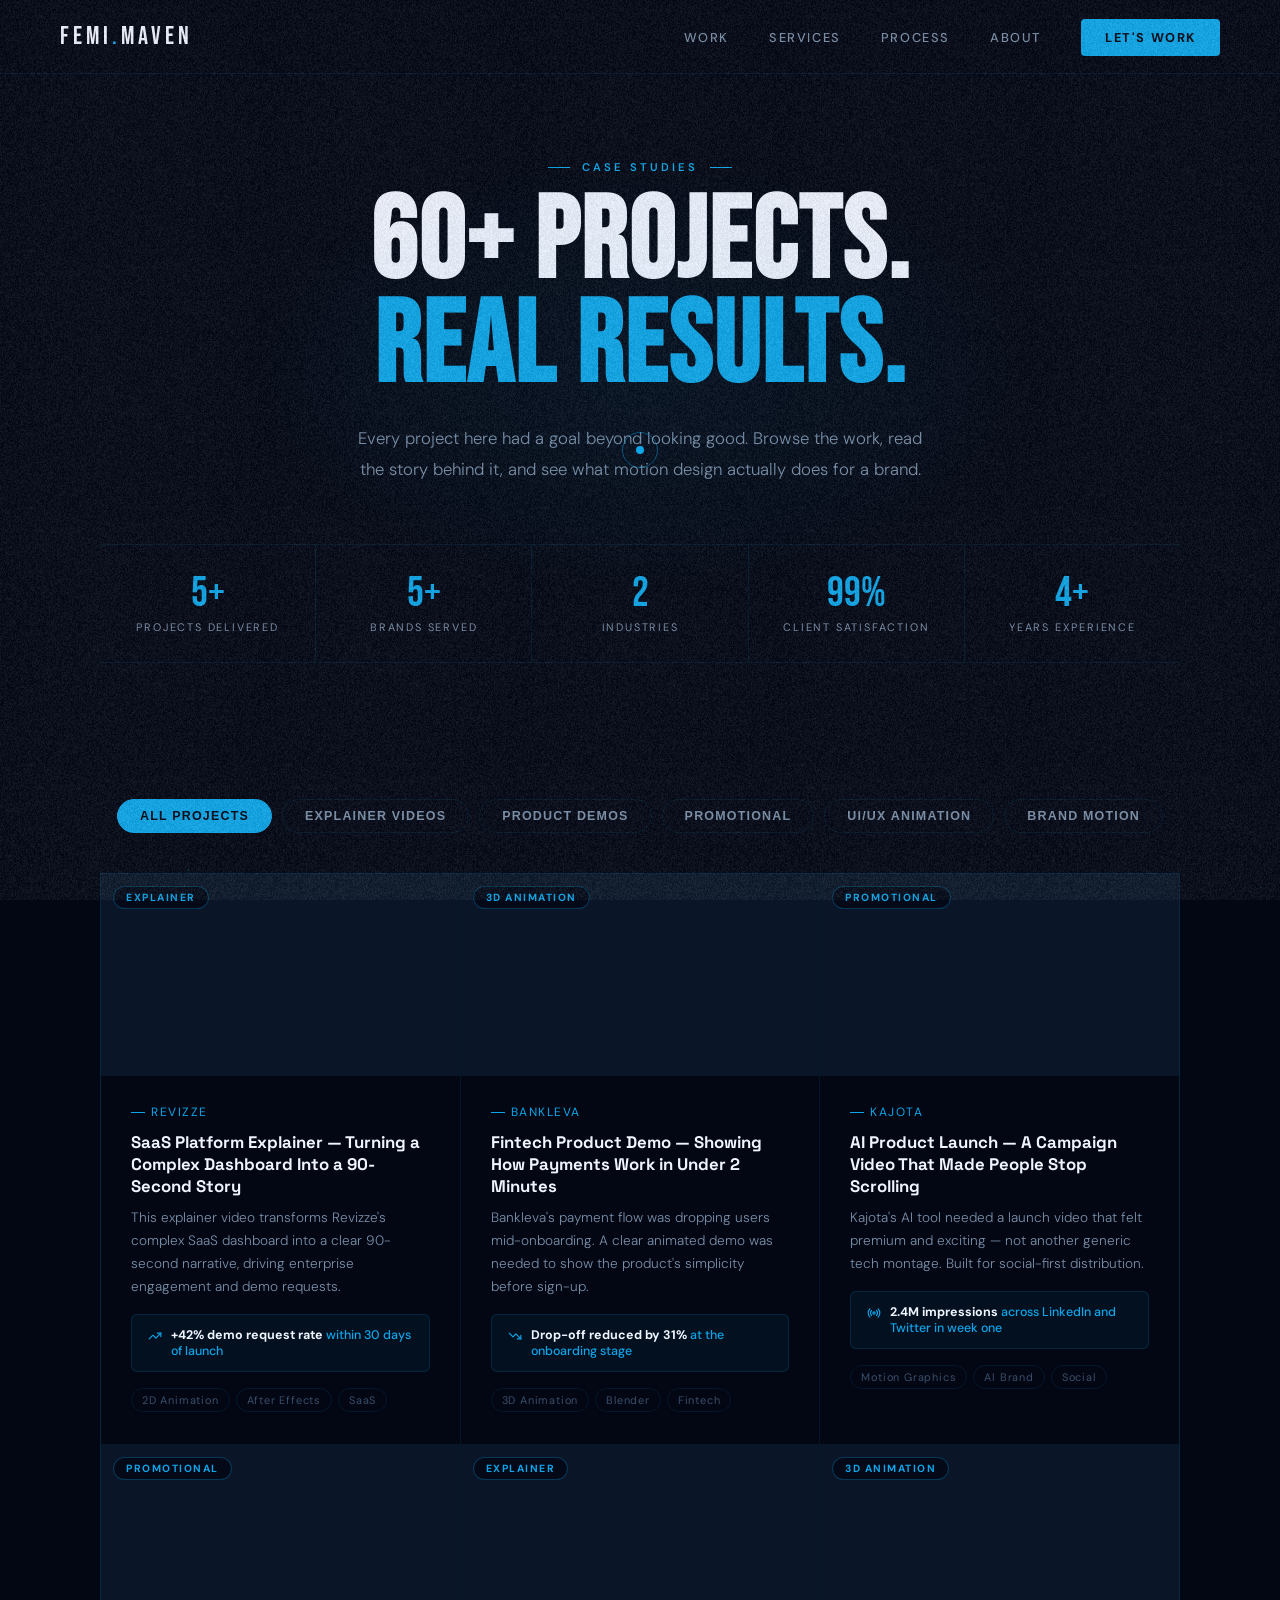
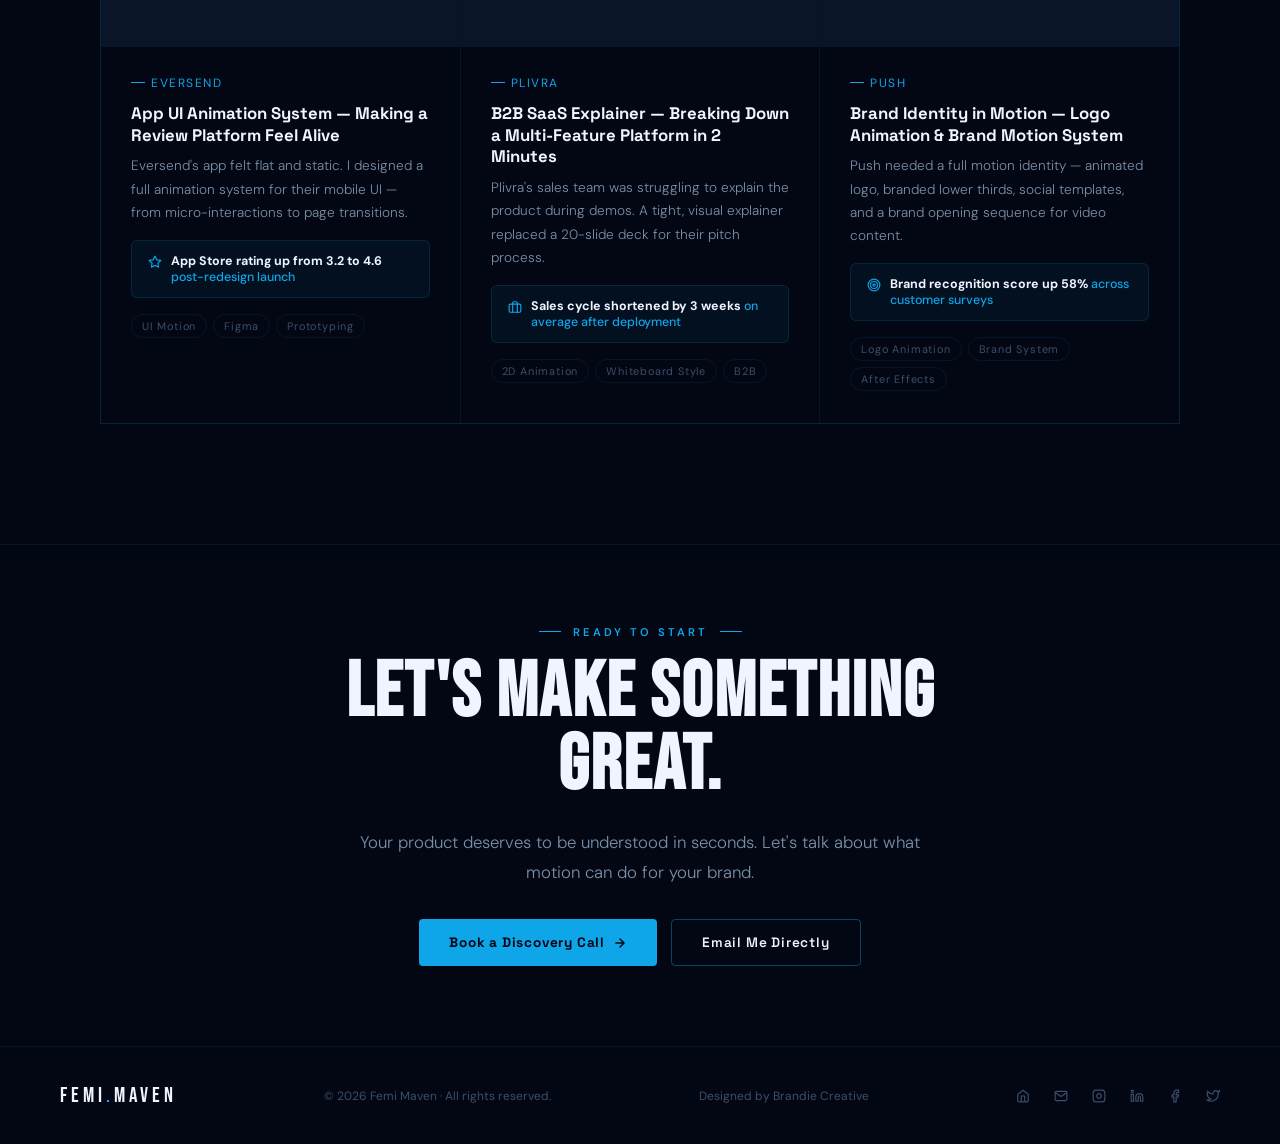
==== commit e919e719: "update-v3" ====
--- a/portfolio.html
+++ b/portfolio.html
@@ -5,7 +5,33 @@
   <meta charset="UTF-8">
   <meta name="viewport" content="width=device-width, initial-scale=1.0">
   <title>Portfolio — Femi Maven Motion Design</title>
- <link rel="stylesheet" href="project-css.css">
+  <meta name="description"
+    content="Explore 60+ motion graphics projects by Femi Maven. Case studies showcasing explainer videos, product demos, UI/UX animations, and promotional videos for Fintech, SaaS, and AI companies.">
+  <meta name="keywords"
+    content="motion graphics portfolio, animation case studies, explainer videos, product demos, UI/UX animation, promotional videos, Femi Maven projects">
+  <meta name="author" content="Femi Maven">
+  <meta name="robots" content="index, follow">
+  <link rel="canonical" href="https://femimaven.netlify.app/portfolio.html">
+  <link rel="shortcut icon" href="./IMG_4387.PNG" type="image/x-icon">
+  <link rel="dns-prefetch" href="//www.youtube.com">
+  <link rel="dns-prefetch" href="//femimaven.netlify.app">
+  <link rel="stylesheet" href="project-css.css">
+
+  <!-- Open Graph / Facebook -->
+  <meta property="og:type" content="website">
+  <meta property="og:url" content="https://femimaven.netlify.app/portfolio.html">
+  <meta property="og:title" content="Portfolio — Femi Maven Motion Design">
+  <meta property="og:description"
+    content="Explore 60+ motion graphics projects by Femi Maven. Case studies showcasing real results for brands.">
+  <meta property="og:image" content="https://femimaven.netlify.app/IMG_4387.PNG">
+
+  <!-- Twitter -->
+  <meta property="twitter:card" content="summary_large_image">
+  <meta property="twitter:url" content="https://femimaven.netlify.app/portfolio.html">
+  <meta property="twitter:title" content="Portfolio — Femi Maven Motion Design">
+  <meta property="twitter:description"
+    content="Explore 60+ motion graphics projects by Femi Maven. Case studies showcasing real results for brands.">
+  <meta property="twitter:image" content="https://femimaven.netlify.app/IMG_4387.PNG">
 </head>
 
 <body>
@@ -90,7 +116,7 @@
         <div class="pcard rv" data-cat="explainer" data-id="0">
           <div class="pcard-thumb">
             <iframe width="100%" height="100%" src="https://www.youtube.com/embed/Rk3NoCbwouI?si=J8BgXo0mz7732tSr"
-              frameborder="0"
+              title="Femi Maven Motion Graphics Project" frameborder="0"
               allow="accelerometer; autoplay; clipboard-write; encrypted-media; gyroscope; picture-in-picture; web-share"
               allowfullscreen></iframe>
             <span class="pcard-cat">Explainer</span>
@@ -121,7 +147,7 @@
         <div class="pcard rv d1" data-cat="product" data-id="1">
           <div class="pcard-thumb">
             <iframe width="100%" height="100%" src="https://www.youtube.com/embed/74j-l-0pw68?si=E5JVmwmpIw97LW-8"
-              frameborder="0"
+              title="Femi Maven Motion Graphics Project" frameborder="0"
               allow="accelerometer; autoplay; clipboard-write; encrypted-media; gyroscope; picture-in-picture; web-share"
               allowfullscreen></iframe>
             <span class="pcard-cat">3D Animation</span>
@@ -151,7 +177,7 @@
         <div class="pcard rv d2" data-cat="promo" data-id="2">
           <div class="pcard-thumb">
             <iframe width="100%" height="100%" src="https://www.youtube.com/embed/gLqxiHWS610?si=y8mJ3jiY7tonVLRv"
-              frameborder="0"
+              title="Femi Maven Motion Graphics Project" frameborder="0"
               allow="accelerometer; autoplay; clipboard-write; encrypted-media; gyroscope; picture-in-picture; web-share"
               allowfullscreen></iframe>
             <span class="pcard-cat">Promotional</span>
@@ -182,7 +208,7 @@
         <div class="pcard rv d3" data-cat="promo" data-id="3">
           <div class="pcard-thumb">
             <iframe width="100%" height="100%" src="https://www.youtube.com/embed/BGMCvHMxhV8?si=PNJ0HCKKRtuoswax"
-              frameborder="0"
+              title="Femi Maven Motion Graphics Project" frameborder="0"
               allow="accelerometer; autoplay; clipboard-write; encrypted-media; gyroscope; picture-in-picture; web-share"
               allowfullscreen></iframe>
             <span class="pcard-cat">Promotional</span>
@@ -212,7 +238,7 @@
         <div class="pcard rv d4" data-cat="explainer" data-id="4">
           <div class="pcard-thumb">
             <iframe width="100%" height="100%" src="https://www.youtube.com/embed/sL84nunOstc?si=jbdUuZothy7k4y6Y"
-              frameborder="0"
+              title="Femi Maven Motion Graphics Project" frameborder="0"
               allow="accelerometer; autoplay; clipboard-write; encrypted-media; gyroscope; picture-in-picture; web-share"
               allowfullscreen></iframe>
             <span class="pcard-cat">Explainer</span>
@@ -242,7 +268,7 @@
         <div class="pcard rv d5" data-cat="brand" data-id="5">
           <div class="pcard-thumb">
             <iframe width="100%" height="100%" src="https://www.youtube.com/embed/qIa23UIv9FY?si=S-0zfMyWNtZwe8B0"
-              frameborder="0"
+              title="Femi Maven Motion Graphics Project" frameborder="0"
               allow="accelerometer; autoplay; clipboard-write; encrypted-media; gyroscope; picture-in-picture; web-share"
               allowfullscreen></iframe>
             <span class="pcard-cat">3D Animation</span>
@@ -302,9 +328,43 @@
     <p class="fcopy">© 2026 Femi Maven · All rights reserved.</p>
     <p class="fcopy">Designed by <a href="https://brandiecreative.netlify.app" target="_blank">Brandie Creative</a></p>
     <div class="flinks">
-      <a href="femi-maven.html">Home</a>
-      <a href="mailto:femimaven@gmail.com">Email</a>
-      <a href="https://mainstack.com/femi_maven" target="_blank">Portfolio</a>
+      <a href="index.html" title="Home">
+        <svg width="14" height="14" viewBox="0 0 24 24" fill="none" stroke="currentColor" stroke-width="2">
+          <path d="M3 9l9-7 9 7v11a2 2 0 0 1-2 2H5a2 2 0 0 1-2-2z" />
+          <polyline points="9,22 9,12 15,12 15,22" />
+        </svg>
+      </a>
+      <a href="mailto:femimaven@gmail.com" title="Email">
+        <svg width="14" height="14" viewBox="0 0 24 24" fill="none" stroke="currentColor" stroke-width="2">
+          <path d="M4 4h16c1.1 0 2 .9 2 2v12c0 1.1-.9 2-2 2H4c-1.1 0-2-.9-2-2V6c0-1.1.9-2 2-2z" />
+          <polyline points="22,6 12,13 2,6" />
+        </svg>
+      </a>
+      <a href="https://www.instagram.com/femimaven_/" target="_blank" title="Instagram">
+        <svg width="14" height="14" viewBox="0 0 24 24" fill="none" stroke="currentColor" stroke-width="2">
+          <rect x="2" y="2" width="20" height="20" rx="5" ry="5" />
+          <path d="m16 11.37A4 4 0 1112.63 8 4 4 0 0116 11.37z" />
+          <line x1="17.5" y1="6.5" x2="17.51" y2="6.5" />
+        </svg>
+      </a>
+      <a href="https://ng.linkedin.com/in/femi-maven-ab044a273" target="_blank" title="LinkedIn">
+        <svg width="14" height="14" viewBox="0 0 24 24" fill="none" stroke="currentColor" stroke-width="2">
+          <path d="M16 8a6 6 0 0 1 6 6v7h-4v-7a2 2 0 0 0-2-2 2 2 0 0 0-2 2v7h-4v-7a6 6 0 0 1 6-6z" />
+          <rect x="2" y="9" width="4" height="12" />
+          <circle cx="4" cy="4" r="2" />
+        </svg>
+      </a>
+      <a href="https://www.facebook.com/100069894327069/" target="_blank" title="Facebook">
+        <svg width="14" height="14" viewBox="0 0 24 24" fill="none" stroke="currentColor" stroke-width="2">
+          <path d="M18 2h-3a5 5 0 0 0-5 5v3H7v4h3v8h4v-8h3l1-4h-4V7a1 1 0 0 1 1-1h3z" />
+        </svg>
+      </a>
+      <a href="https://x.com/femimaven_" target="_blank" title="Twitter">
+        <svg width="14" height="14" viewBox="0 0 24 24" fill="none" stroke="currentColor" stroke-width="2">
+          <path
+            d="M23 3a10.9 10.9 0 0 1-3.14 1.53 4.48 4.48 0 0 0-7.86 3v1A10.66 10.66 0 0 1 3 4s-4 9 5 13a11.64 11.64 0 0 1-7 2c9 5 20 0 20-11.5a4.5 4.5 0 0 0-.08-.83A7.72 7.72 0 0 0 23 3z" />
+        </svg>
+      </a>
     </div>
 
 
@@ -409,9 +469,7 @@
     </div>
   </div>
 
-  <script src="./project-script.js">
-    
-  </script>
+  <script src="./project-script.js" defer></script>
 </body>
 
 </html>
--- a/project-css.css
+++ b/project-css.css
@@ -1,1381 +1,1391 @@
 @import url('https://fonts.googleapis.com/css2?family=Bebas+Neue&family=Space+Grotesk:wght@400;500;600;700&family=DM+Sans:wght@300;400;500&display=swap');
 
-    :root {
-      --bg: #030714;
-      --bg2: #0a1628;
-      --bg3: #071122;
-      --ac: #0ea5e9;
-      --acg: rgba(14, 165, 233, .12);
-      --acgs: rgba(14, 165, 233, .3);
-      --tp: #f0f4ff;
-      --tm: #7a8fa8;
-      --td: #3a4f6a;
-      --b: rgba(14, 165, 233, .1);
-      --bh: rgba(14, 165, 233, .38);
-    }
-
-    *,
-    *::before,
-    *::after {
-      margin: 0;
-      padding: 0;
-      box-sizing: border-box
-    }
-
-    html {
-      scroll-behavior: smooth
-    }
-
-    body {
-      background: var(--bg);
-      color: var(--tp);
-      font-family: 'DM Sans', 'Segoe UI', system-ui, sans-serif;
-      overflow-x: hidden;
-      cursor: none
-    }
-
-    body::before {
-      content: '';
-      display: block;
-      position: fixed;
-      top: 0;
-      left: 0;
-      width: 100%;
-      height: 100%;
-      opacity: .7;
-
-      background: url('./noise.webp');
-      background-repeat: repeat;
-      background-size: 257px auto;
-      pointer-events: none;
-      z-index: 999;
-    }
-
-    /* CURSOR */
-    #cd {
-      width: 8px;
-      height: 8px;
-      background: var(--ac);
-      border-radius: 50%;
-      position: fixed;
-      top: 0;
-      left: 0;
-      pointer-events: none;
-      z-index: 9999;
-      will-change: transform
-    }
-
-    #cr {
-      width: 36px;
-      height: 36px;
-      border: 1.5px solid rgba(14, 165, 233, .45);
-      border-radius: 50%;
-      position: fixed;
-      top: 0;
-      left: 0;
-      pointer-events: none;
-      z-index: 9998;
-      will-change: transform;
-      transition: width .25s, height .25s, border-color .25s
-    }
-
-    #cr.big {
-      width: 58px;
-      height: 58px;
-      border-color: var(--ac)
-    }
-
-    /* CANVAS */
-    #bgc {
-      position: fixed;
-      inset: 0;
-      z-index: 0;
-      pointer-events: none;
-      opacity: .5
-    }
-
-    /* NAV */
-    nav {
-      position: fixed;
-      top: 0;
-      left: 0;
-      right: 0;
-      z-index: 200;
-      padding: 22px 60px;
-      display: flex;
-      align-items: center;
-      justify-content: space-between;
-      background: rgba(3, 7, 20, .92);
-      backdrop-filter: blur(18px);
-      border-bottom: 1px solid var(--b)
-    }
-
-    .logo {
-      font-family: 'Bebas Neue', Impact, sans-serif;
-      font-size: 1.55rem;
-      letter-spacing: 4px;
-      color: var(--tp);
-      text-decoration: none
-    }
-
-    .logo em {
-      color: var(--ac);
-      font-style: normal
-    }
-
-    .nav-ul {
-      display: flex;
-      gap: 40px;
-      list-style: none;
-      align-items: center
-    }
-
-    .nav-ul a {
-      color: var(--tm);
-      text-decoration: none;
-      font-size: .8rem;
-      font-weight: 500;
-      letter-spacing: 1.6px;
-      text-transform: uppercase;
-      transition: color .25s;
-      position: relative
-    }
-
-    .nav-ul a::after {
-      content: '';
-      position: absolute;
-      bottom: -4px;
-      left: 0;
-      right: 0;
-      height: 1px;
-      background: var(--ac);
-      transform: scaleX(0);
-      transition: transform .25s
-    }
-
-    .nav-ul a:hover,
-    .nav-ul a.active {
-      color: var(--tp)
-    }
-
-    .nav-ul a:hover::after,
-    .nav-ul a.active::after {
-      transform: scaleX(1)
-    }
-
-    .ncta {
-      background: var(--ac) !important;
-      color: #030714 !important;
-      padding: 10px 24px !important;
-      border-radius: 4px;
-      font-weight: 700 !important
-    }
-
-    /* MOBILE MENU */
-    .mobile-menu-btn {
-      display: none;
-      flex-direction: column;
-      gap: 4px;
-      background: none;
-      border: none;
-      cursor: pointer;
-      padding: 8px;
-      z-index: 201;
-    }
-
-    .mobile-menu-btn span {
-      width: 24px;
-      height: 2px;
-      background: var(--tp);
-      transition: all 0.3s ease;
-      transform-origin: center;
-    }
-
-    .mobile-menu-btn.active span:nth-child(1) {
-      transform: rotate(45deg) translate(6px, 6px);
-    }
-
-    .mobile-menu-btn.active span:nth-child(2) {
-      opacity: 0;
-    }
-
-    .mobile-menu-btn.active span:nth-child(3) {
-      transform: rotate(-45deg) translate(6px, -6px);
-    }
-
-    .mobile-menu {
-      position: fixed;
-      top: 0;
-      left: 0;
-      width: 100%;
-      height: 100vh;
-      background: rgba(3, 7, 20, .98);
-      backdrop-filter: blur(20px);
-      z-index: 199;
-      display: flex;
-      align-items: center;
-      justify-content: center;
-      transform: translateX(100%);
-      transition: transform 0.4s cubic-bezier(0.4, 0, 0.2, 1);
-      opacity: 0;
-      visibility: hidden;
-    }
-
-    .mobile-menu.active {
-      transform: translateX(0);
-      opacity: 1;
-      visibility: visible;
-    }
-
-    .mobile-menu-inner {
-      text-align: center;
-      max-width: 300px;
-      width: 100%;
-    }
-
-    .mobile-logo {
-      font-family: 'Bebas Neue', Impact, sans-serif;
-      font-size: 2rem;
-      letter-spacing: 4px;
-      color: var(--tp);
-      text-decoration: none;
-      margin-bottom: 40px;
-      display: block;
-      animation: slideDown 0.5s ease-out 0.2s both;
-    }
-
-    .mobile-logo em {
-      color: var(--ac);
-      font-style: normal;
-    }
-
-    .mobile-nav-ul {
-      list-style: none;
-      padding: 0;
-    }
-
-    .mobile-nav-ul li {
-      margin: 20px 0;
-      animation: slideIn 0.5s ease-out both;
-    }
-
-    .mobile-nav-ul li:nth-child(1) {
-      animation-delay: 0.3s;
-    }
-
-    .mobile-nav-ul li:nth-child(2) {
-      animation-delay: 0.4s;
-    }
-
-    .mobile-nav-ul li:nth-child(3) {
-      animation-delay: 0.5s;
-    }
-
-    .mobile-nav-ul li:nth-child(4) {
-      animation-delay: 0.6s;
-    }
-
-    .mobile-nav-ul li:nth-child(5) {
-      animation-delay: 0.7s;
-    }
-
-    .mobile-nav-ul a {
-      color: var(--tm);
-      text-decoration: none;
-      font-size: 1.1rem;
-      font-weight: 500;
-      letter-spacing: 1px;
-      text-transform: uppercase;
-      transition: color 0.3s ease;
-      position: relative;
-      display: inline-block;
-    }
-
-    .mobile-nav-ul a:hover,
-    .mobile-nav-ul a.active {
-      color: var(--tp);
-    }
-
-    .mobile-nav-ul a::after {
-      content: '';
-      position: absolute;
-      bottom: -4px;
-      left: 0;
-      right: 0;
-      height: 2px;
-      background: var(--ac);
-      transform: scaleX(0);
-      transition: transform 0.3s ease;
-    }
-
-    .mobile-nav-ul a:hover::after,
-    .mobile-nav-ul a.active::after {
-      transform: scaleX(1);
-    }
-
-    .mobile-nav-ul .ncta {
-      background: var(--ac);
-      color: #030714;
-      padding: 12px 28px;
-      border-radius: 6px;
-      font-weight: 700;
-      margin-top: 20px;
-      display: inline-block;
-    }
-
-    @keyframes slideDown {
-      from {
-        opacity: 0;
-        transform: translateY(-30px);
-      }
-
-      to {
-        opacity: 1;
-        transform: translateY(0);
-      }
-    }
-
-    @keyframes slideIn {
-      from {
-        opacity: 0;
-        transform: translateX(-20px);
-      }
-
-      to {
-        opacity: 1;
-        transform: translateX(0);
-      }
-    }
-
-    .ncta:hover {
-      box-shadow: 0 0 26px rgba(14, 165, 233, .55) !important
-    }
-
-    .ncta::after {
-      display: none !important
-    }
-
-    /* LAYOUT */
-    .wrap {
-      max-width: 1200px;
-      margin: 0 auto;
-      padding: 0 60px
-    }
-
-    /* HERO BANNER */
-    #phero {
-      position: relative;
-      z-index: 10;
-      padding: 160px 0 80px;
-      text-align: center;
-      overflow: hidden
-    }
-
-    #phero::before {
-      content: '';
-      position: absolute;
-      width: 900px;
-      height: 500px;
-      background: radial-gradient(ellipse, rgba(14, 165, 233, .06), transparent 65%);
-      top: 50%;
-      left: 50%;
-      transform: translate(-50%, -50%);
-      pointer-events: none
-    }
-
-    .eye {
-      font-size: .7rem;
-      font-weight: 600;
-      letter-spacing: 3px;
-      text-transform: uppercase;
-      color: var(--ac);
-      display: flex;
-      align-items: center;
-      justify-content: center;
-      gap: 12px;
-      margin-bottom: 18px
-    }
-
-    .eye::before {
-      content: '';
-      width: 22px;
-      height: 1px;
-      background: var(--ac)
-    }
-
-    .eye::after {
-      content: '';
-      width: 22px;
-      height: 1px;
-      background: var(--ac)
-    }
-
-    .phero-h {
-      font-family: 'Bebas Neue', Impact, sans-serif;
-      font-size: clamp(4rem, 9vw, 9rem);
-      line-height: .9;
-      letter-spacing: 2px;
-      color: var(--tp);
-      margin-bottom: 24px
-    }
-
-    .phero-h .ac {
-      color: var(--ac)
-    }
-
-    .phero-sub {
-      font-size: 1.05rem;
-      color: var(--tm);
-      max-width: 580px;
-      margin: 0 auto;
-      line-height: 1.8;
-      font-weight: 300
-    }
-
-    /* STATS STRIP */
-    .pstats {
-      display: flex;
-      gap: 0;
-      border-top: 1px solid var(--b);
-      border-bottom: 1px solid var(--b);
-      margin-top: 60px;
-      position: relative;
-      z-index: 10
-    }
-
-    .pstat {
-      flex: 1;
-      padding: 28px 20px;
-      text-align: center;
-      border-right: 1px solid var(--b)
-    }
-
-    .pstat:last-child {
-      border-right: none
-    }
-
-    .pstat-n {
-      font-family: 'Bebas Neue', Impact, sans-serif;
-      font-size: 2.6rem;
-      color: var(--ac);
-      line-height: 1;
-      display: block
-    }
-
-    .pstat-l {
-      font-size: .68rem;
-      color: var(--tm);
-      letter-spacing: 1.8px;
-      text-transform: uppercase;
-      margin-top: 6px;
-      display: block
-    }
-
-    /* FILTERS */
-    #filters {
-      position: relative;
-      z-index: 10;
-      padding: 56px 0 40px
-    }
-
-    .filter-row {
-      display: flex;
-      gap: 10px;
-      flex-wrap: wrap;
-      align-items: center;
-      justify-content: center
-    }
-
-    .ftag {
-      padding: 9px 22px;
-      border: 1px solid var(--b);
-      border-radius: 100px;
-      font-size: .78rem;
-      font-weight: 600;
-      letter-spacing: 1px;
-      color: var(--tm);
-      background: transparent;
-      cursor: none;
-      transition: all .25s;
-      letter-spacing: 1.2px;
-      text-transform: uppercase
-    }
-
-    .ftag:hover {
-      border-color: var(--bh);
-      color: var(--tp)
-    }
-
-    .ftag.on {
-      background: var(--ac);
-      border-color: var(--ac);
-      color: #030714
-    }
-
-    /* GRID */
-    #pgrid {
-      position: relative;
-      z-index: 10;
-      padding-bottom: 120px
-    }
-
-    .grid {
-      display: grid;
-      grid-template-columns: repeat(3, 1fr);
-      gap: 1px;
-      background: var(--b);
-      border: 1px solid var(--b)
-    }
-
-    /* PROJECT CARD */
-    .pcard {
-      background: var(--bg);
-      position: relative;
-      overflow: hidden;
-      cursor: none;
-      transition: background .35s
-    }
-
-    .pcard:hover {
-      background: var(--bg3)
-    }
-
-    .pcard-thumb {
-      position: relative;
-      aspect-ratio: 16/9;
-      overflow: hidden;
-      background: var(--bg2)
-    }
-
-    .pcard-thumb-ph {
-      position: absolute;
-      inset: 0;
-      display: flex;
-      align-items: center;
-      justify-content: center;
-      background: linear-gradient(145deg, var(--bg2), var(--bg3))
-    }
-
-    .pcard-thumb-ph::before {
-      content: '';
-      position: absolute;
-      inset: 0;
-      background-image: linear-gradient(rgba(14, 165, 233, .03) 1px, transparent 1px), linear-gradient(90deg, rgba(14, 165, 233, .03) 1px, transparent 1px);
-      background-size: 40px 40px
-    }
-
-    .thumb-icon {
-      width: 52px;
-      height: 52px;
-      border: 1px solid rgba(14, 165, 233, .2);
-      border-radius: 50%;
-      display: flex;
-      align-items: center;
-      justify-content: center;
-      position: relative;
-      z-index: 1
-    }
-
-    .thumb-icon svg {
-      width: 22px;
-      height: 22px;
-      stroke: var(--ac);
-      stroke-width: 1.5;
-      fill: none;
-      stroke-linecap: round;
-      stroke-linejoin: round
-    }
-
-    /* hover overlay */
-    .pcard-overlay {
-      position: absolute;
-      inset: 0;
-      background: rgba(3, 7, 20, .85);
-      display: flex;
-      align-items: center;
-      justify-content: center;
-      opacity: 0;
-      transition: opacity .35s;
-      backdrop-filter: blur(4px)
-    }
-
-    .pcard:hover .pcard-overlay {
-      opacity: 1
-    }
-
-    .view-btn {
-      display: inline-flex;
-      align-items: center;
-      gap: 8px;
-      background: var(--ac);
-      color: #030714;
-      padding: 12px 24px;
-      border-radius: 4px;
-      font-family: 'Space Grotesk', system-ui, sans-serif;
-      font-size: .82rem;
-      font-weight: 700;
-      letter-spacing: .8px;
-      transform: translateY(8px);
-      transition: transform .35s
-    }
-
-    .pcard:hover .view-btn {
-      transform: translateY(0)
-    }
-
-    /* card category tag */
-    .pcard-cat {
-      position: absolute;
-      top: 12px;
-      left: 12px;
-      z-index: 2;
-      padding: 4px 12px;
-      border-radius: 100px;
-      font-size: .65rem;
-      font-weight: 700;
-      letter-spacing: 1.5px;
-      text-transform: uppercase;
-      border: 1px solid rgba(14, 165, 233, .3);
-      background: rgba(3, 7, 20, .8);
-      color: var(--ac);
-      backdrop-filter: blur(8px)
-    }
-
-    /* card body */
-    .pcard-body {
-      padding: 28px 30px 32px
-    }
-
-    .pcard-title {
-      font-family: 'Space Grotesk', system-ui, sans-serif;
-      font-size: 1.05rem;
-      font-weight: 800;
-      color: var(--tp);
-      margin-bottom: 8px;
-      line-height: 1.3
-    }
-
-    .pcard-client {
-      font-size: .75rem;
-      color: var(--ac);
-      letter-spacing: 1.5px;
-      text-transform: uppercase;
-      margin-bottom: 12px;
-      display: flex;
-      align-items: center;
-      gap: 6px
-    }
-
-    .pcard-client::before {
-      content: '';
-      width: 14px;
-      height: 1px;
-      background: var(--ac)
-    }
-
-    .pcard-desc {
-      font-size: .85rem;
-      color: var(--tm);
-      line-height: 1.7;
-      font-weight: 300
-    }
-
-    .pcard-result {
-      margin-top: 16px;
-      padding: 12px 16px;
-      background: rgba(14, 165, 233, .06);
-      border: 1px solid rgba(14, 165, 233, .15);
-      border-radius: 6px;
-      font-size: .78rem;
-      color: var(--ac);
-      font-weight: 500;
-      display: flex;
-      align-items: flex-start;
-      gap: 9px
-    }
-
-    .pcard-result svg {
-      width: 14px;
-      height: 14px;
-      flex-shrink: 0;
-      margin-top: 2px
-    }
-
-    .pcard-result strong {
-      color: var(--tp)
-    }
-
-    /* tag chips on card */
-    .pcard-tags {
-      display: flex;
-      gap: 6px;
-      flex-wrap: wrap;
-      margin-top: 16px
-    }
-
-    .ptag {
-      padding: 4px 10px;
-      border: 1px solid var(--b);
-      border-radius: 100px;
-      font-size: .68rem;
-      color: var(--td);
-      letter-spacing: .8px
-    }
-
-    /* MODAL */
-    #modal-bg {
-      position: fixed;
-      inset: 0;
-      z-index: 500;
-      background: rgba(3, 7, 20, .92);
-      backdrop-filter: blur(12px);
-      display: none;
-      align-items: flex-start;
-      justify-content: center;
-      padding: 40px 20px;
-      overflow-y: auto
-    }
-
-    #modal-bg.open {
-      display: flex
-    }
-
-    #modal {
-      background: var(--bg2);
-      border: 1px solid var(--bh);
-      border-radius: 16px;
-      width: 100%;
-      max-width: 900px;
-      position: relative;
-      overflow: hidden;
-      animation: mopen .4s cubic-bezier(.16, 1, .3, 1)
-    }
-
-    @keyframes mopen {
-      from {
-        opacity: 0;
-        transform: translateY(24px)
-      }
-
-      to {
-        opacity: 1;
-        transform: none
-      }
-    }
-
-    .modal-close {
-      position: absolute;
-      top: 20px;
-      right: 20px;
-      z-index: 10;
-      width: 40px;
-      height: 40px;
-      border: 1px solid var(--bh);
-      border-radius: 50%;
-      display: flex;
-      align-items: center;
-      justify-content: center;
-      background: var(--bg3);
-      cursor: none;
-      transition: background .25s, border-color .25s
-    }
-
-    .modal-close:hover {
-      background: var(--ac);
-      border-color: var(--ac)
-    }
-
-    .modal-close svg {
-      width: 16px;
-      height: 16px;
-      stroke: var(--tm);
-      stroke-width: 2;
-      fill: none;
-      stroke-linecap: round;
-      stroke-linejoin: round;
-      transition: stroke .25s
-    }
-
-    .modal-close:hover svg {
-      stroke: #030714
-    }
-
-    /* modal video / thumb */
-    .modal-visual {
-      position: relative;
-      aspect-ratio: 16/9;
-      background: linear-gradient(145deg, var(--bg3), #020b18);
-      overflow: hidden
-    }
-
-    .modal-visual::before {
-      content: '';
-      position: absolute;
-      inset: 0;
-      background-image: linear-gradient(rgba(14, 165, 233, .03) 1px, transparent 1px), linear-gradient(90deg, rgba(14, 165, 233, .03) 1px, transparent 1px);
-      background-size: 52px 52px;
-      pointer-events: none;
-    }
-
-    .modal-vis-ph {
-      position: absolute;
-      inset: 0;
-      display: flex;
-      align-items: center;
-      justify-content: center;
-      flex-direction: column;
-      gap: 14px
-    }
-
-    .modal-play {
-      width: 70px;
-      height: 70px;
-      border-radius: 50%;
-      background: rgba(14, 165, 233, .1);
-      border: 1.5px solid rgba(14, 165, 233, .4);
-      display: flex;
-      align-items: center;
-      justify-content: center;
-      position: relative;
-      z-index: 1;
-      transition: background .3s, transform .3s;
-      cursor: none
-    }
-
-    .modal-play:hover {
-      background: var(--ac);
-      transform: scale(1.08);
-      box-shadow: 0 0 40px rgba(14, 165, 233, .5)
-    }
-
-    .modal-play svg {
-      width: 24px;
-      height: 24px;
-      fill: var(--ac);
-      margin-left: 4px;
-      transition: fill .3s
-    }
-
-    .modal-play:hover svg {
-      fill: #030714
-    }
-
-    .modal-vis-label {
-      font-size: .72rem;
-      color: var(--tm);
-      letter-spacing: 2px;
-      text-transform: uppercase;
-      position: relative;
-      z-index: 1
-    }
-
-    /* corner brackets on modal visual */
-    .mvc {
-      position: absolute;
-      width: 20px;
-      height: 20px
-    }
-
-    .mvc.tl {
-      top: 16px;
-      left: 16px;
-      border-top: 2px solid rgba(14, 165, 233, .35);
-      border-left: 2px solid rgba(14, 165, 233, .35)
-    }
-
-    .mvc.tr {
-      top: 16px;
-      right: 16px;
-      border-top: 2px solid rgba(14, 165, 233, .35);
-      border-right: 2px solid rgba(14, 165, 233, .35)
-    }
-
-    .mvc.bl {
-      bottom: 16px;
-      left: 16px;
-      border-bottom: 2px solid rgba(14, 165, 233, .35);
-      border-left: 2px solid rgba(14, 165, 233, .35)
-    }
-
-    .mvc.br {
-      bottom: 16px;
-      right: 16px;
-      border-bottom: 2px solid rgba(14, 165, 233, .35);
-      border-right: 2px solid rgba(14, 165, 233, .35)
-    }
-
-    /* modal content */
-    .modal-content {
-      padding: 40px 44px 48px
-    }
-
-    .modal-cat-row {
-      display: flex;
-      align-items: center;
-      gap: 10px;
-      margin-bottom: 16px
-    }
-
-    .modal-cat {
-      padding: 5px 14px;
-      border-radius: 100px;
-      font-size: .68rem;
-      font-weight: 700;
-      letter-spacing: 1.5px;
-      text-transform: uppercase;
-      border: 1px solid rgba(14, 165, 233, .3);
-      color: var(--ac)
-    }
-
-    .modal-client-tag {
-      font-size: .72rem;
-      color: var(--td);
-      letter-spacing: 1.5px;
-      text-transform: uppercase
-    }
-
-    .modal-title {
-      font-family: 'Space Grotesk', system-ui, sans-serif;
-      font-size: clamp(1.6rem, 3vw, 2.2rem);
-      font-weight: 800;
-      line-height: 1.15;
-      color: var(--tp);
-      margin-bottom: 12px
-    }
-
-    .modal-tagline {
-      font-size: 1rem;
-      color: var(--tm);
-      line-height: 1.75;
-      font-weight: 300;
-      margin-bottom: 32px;
-      padding-bottom: 32px;
-      border-bottom: 1px solid var(--b)
-    }
-
-    /* 3-col brief/result/impact */
-    .modal-3col {
-      display: grid;
-      grid-template-columns: repeat(3, 1fr);
-      gap: 1px;
-      background: var(--b);
-      border: 1px solid var(--b);
-      border-radius: 8px;
-      overflow: hidden;
-      margin-bottom: 32px
-    }
-
-    .m3cell {
-      background: var(--bg3);
-      padding: 24px 22px
-    }
-
-    .m3label {
-      font-size: .65rem;
-      font-weight: 700;
-      letter-spacing: 2.5px;
-      text-transform: uppercase;
-      color: var(--ac);
-      margin-bottom: 10px;
-      display: flex;
-      align-items: center;
-      gap: 8px
-    }
-
-    .m3label svg {
-      width: 13px;
-      height: 13px;
-      stroke: var(--ac);
-      stroke-width: 2;
-      fill: none;
-      stroke-linecap: round;
-      stroke-linejoin: round
-    }
-
-    .m3val {
-      font-size: .88rem;
-      color: var(--tm);
-      line-height: 1.7;
-      font-weight: 300
-    }
-
-    .m3val strong {
-      color: var(--tp);
-      font-weight: 500
-    }
-
-    /* before/after */
-    .ba-wrap {
-      margin-bottom: 32px
-    }
-
-    .ba-title {
-      font-family: 'Space Grotesk', system-ui, sans-serif;
-      font-size: .85rem;
-      font-weight: 700;
-      color: var(--tp);
-      letter-spacing: .5px;
-      margin-bottom: 16px;
-      display: flex;
-      align-items: center;
-      gap: 10px
-    }
-
-    .ba-title::after {
-      content: '';
-      flex: 1;
-      height: 1px;
-      background: var(--b)
-    }
-
-    .ba-grid {
-      display: grid;
-      grid-template-columns: 1fr 1fr;
-      gap: 12px
-    }
-
-    .ba-card {
-      padding: 20px 22px;
-      border-radius: 8px;
-      border: 1px solid var(--b)
-    }
-
-    .ba-card.before {
-      background: rgba(255, 80, 80, .04);
-      border-color: rgba(255, 80, 80, .15)
-    }
-
-    .ba-card.after {
-      background: rgba(14, 165, 233, .04);
-      border-color: rgba(14, 165, 233, .2)
-    }
-
-    .ba-head {
-      font-size: .65rem;
-      font-weight: 700;
-      letter-spacing: 2px;
-      text-transform: uppercase;
-      margin-bottom: 10px;
-      display: flex;
-      align-items: center;
-      gap: 7px
-    }
-
-    .ba-card.before .ba-head {
-      color: #f87171
-    }
-
-    .ba-card.after .ba-head {
-      color: var(--ac)
-    }
-
-    .ba-head svg {
-      width: 12px;
-      height: 12px;
-      stroke: currentColor;
-      stroke-width: 2.5;
-      fill: none;
-      stroke-linecap: round;
-      stroke-linejoin: round
-    }
-
-    .ba-text {
-      font-size: .85rem;
-      color: var(--tm);
-      line-height: 1.7;
-      font-weight: 300
-    }
-
-    /* key results */
-    .results-wrap {
-      margin-bottom: 32px
-    }
-
-    .results-grid {
-      display: grid;
-      grid-template-columns: repeat(3, 1fr);
-      gap: 12px;
-      margin-top: 14px
-    }
-
-    .res-card {
-      padding: 18px 20px;
-      background: rgba(14, 165, 233, .05);
-      border: 1px solid rgba(14, 165, 233, .14);
-      border-radius: 8px;
-      text-align: center
-    }
-
-    .res-num {
-      font-family: 'Bebas Neue', Impact, sans-serif;
-      font-size: 2.2rem;
-      color: var(--ac);
-      line-height: 1;
-      display: block
-    }
-
-    .res-lbl {
-      font-size: .7rem;
-      color: var(--tm);
-      letter-spacing: 1.2px;
-      text-transform: uppercase;
-      margin-top: 4px;
-      display: block
-    }
-
-    /* tools used */
-    .tools-row {
-      display: flex;
-      flex-wrap: wrap;
-      gap: 8px
-    }
-
-    .tool-chip {
-      padding: 6px 14px;
-      border: 1px solid var(--b);
-      border-radius: 100px;
-      font-size: .75rem;
-      color: var(--tm);
-      background: var(--bg3)
-    }
-
-    /* modal footer */
-    .modal-footer {
-      display: flex;
-      align-items: center;
-      justify-content: space-between;
-      padding-top: 28px;
-      border-top: 1px solid var(--b)
-    }
-
-    .btn-p {
-      background: var(--ac);
-      color: #030714;
-      padding: 14px 30px;
-      font-family: 'Space Grotesk', system-ui, sans-serif;
-      font-size: .85rem;
-      font-weight: 700;
-      letter-spacing: .8px;
-      border-radius: 4px;
-      border: none;
-      cursor: none;
-      text-decoration: none;
-      display: inline-flex;
-      align-items: center;
-      gap: 8px;
-      transition: box-shadow .3s, transform .2s
-    }
-
-    .btn-p:hover {
-      box-shadow: 0 0 30px rgba(14, 165, 233, .5);
-      transform: translateY(-2px)
-    }
-
-    .btn-g {
-      background: transparent;
-      color: var(--tp);
-      padding: 14px 30px;
-      font-family: 'Space Grotesk', system-ui, sans-serif;
-      font-size: .85rem;
-      font-weight: 600;
-      letter-spacing: .8px;
-      border-radius: 4px;
-      border: 1px solid var(--bh);
-      cursor: none;
-      text-decoration: none;
-      display: inline-flex;
-      align-items: center;
-      gap: 8px;
-      transition: border-color .3s, background .3s, transform .2s
-    }
-
-    .btn-g:hover {
-      border-color: var(--ac);
-      background: var(--acg);
-      transform: translateY(-2px)
-    }
-
-    /* EMPTY STATE */
-    .empty {
-      grid-column: 1/-1;
-      padding: 80px 20px;
-      text-align: center;
-      color: var(--td);
-      font-size: .9rem
-    }
-
-    /* REVEAL */
-    .rv {
-      opacity: 1;
-      transform: none;
-      transition: opacity .7s ease, transform .7s cubic-bezier(.16, 1, .3, 1)
-    }
-
-    .rv.hi {
-      opacity: 0;
-      transform: translateY(28px)
-    }
-
-    .rv.d1 {
-      transition-delay: .08s
-    }
-
-    .rv.d2 {
-      transition-delay: .16s
-    }
-
-    .rv.d3 {
-      transition-delay: .24s
-    }
-
-    .rv.d4 {
-      transition-delay: .32s
-    }
-
-    .rv.d5 {
-      transition-delay: .4s
-    }
-
-    .rv.d6 {
-      transition-delay: .48s
-    }
-
-    /* FOOTER */
-    footer {
-      padding: 36px 60px;
-      border-top: 1px solid var(--b);
-      display: flex;
-      align-items: center;
-      justify-content: space-between;
-      position: relative;
-      z-index: 10
-    }
-
-    .flogo {
-      font-family: 'Bebas Neue', Impact, sans-serif;
-      font-size: 1.3rem;
-      letter-spacing: 4px;
-      color: var(--tp);
-      text-decoration: none
-    }
-
-    .flogo em {
-      color: var(--ac);
-      font-style: normal
-    }
-
-    .fcopy {
-      font-size: .75rem;
-      color: var(--td)
-    }
-
-    .fcopy a {
-      color: inherit;
-      text-decoration: none
-    }
-
-    .flinks {
-      display: flex;
-      gap: 24px
-    }
-
-    .flinks a {
-      font-size: .75rem;
-      color: var(--td);
-      text-decoration: none;
-      letter-spacing: 1px;
-      text-transform: uppercase;
-      transition: color .3s
-    }
-
-    .flinks a:hover {
-      color: var(--ac)
-    }
-
-    @keyframes blink {
-
-      0%,
-      100% {
-        opacity: 1
-      }
-
-      50% {
-        opacity: .25
-      }
-    }
-
-    @keyframes vpglow {
-
-      0%,
-      100% {
-        transform: scale(1);
-        opacity: .6
-      }
-
-      50% {
-        transform: scale(1.2);
-        opacity: 1
-      }
-    }
-
-    @media(max-width:1024px) {
-
-      nav,
-      footer {
-        padding-left: 28px;
-        padding-right: 28px
-      }
-
-      .wrap {
-        padding: 0 28px
-      }
-
-      .grid {
-        grid-template-columns: repeat(2, 1fr)
-      }
-
-      .modal-3col,
-      .ba-grid,
-      .results-grid {
-        grid-template-columns: 1fr
-      }
-
-      .modal-content {
-        padding: 28px 24px 36px
-      }
-
-      .modal-footer {
-        flex-direction: column;
-        gap: 12px
-      }
-    }
-
-    @media(max-width:768px) {
-      .nav-ul {
-        display: none
-      }
-
-      .mobile-menu-btn {
-        display: flex
-      }
-
-      .grid {
-        grid-template-columns: 1fr
-      }
-
-      .pstats {
-        flex-wrap: wrap
-      }
-
-      .pstat {
-        flex: 1 1 50%;
-        border-bottom: 1px solid var(--b)
-      }
-
-      footer {
-        flex-direction: column;
-        text-align: center;
-        gap: 16px;
-        padding: 24px 20px
-      }
-    }
+:root {
+  --bg: #030714;
+  --bg2: #0a1628;
+  --bg3: #071122;
+  --ac: #0ea5e9;
+  --acg: rgba(14, 165, 233, .12);
+  --acgs: rgba(14, 165, 233, .3);
+  --tp: #f0f4ff;
+  --tm: #7a8fa8;
+  --td: #3a4f6a;
+  --b: rgba(14, 165, 233, .1);
+  --bh: rgba(14, 165, 233, .38);
+}
+
+*,
+*::before,
+*::after {
+  margin: 0;
+  padding: 0;
+  box-sizing: border-box
+}
+
+html {
+  scroll-behavior: smooth
+}
+
+body {
+  background: var(--bg);
+  color: var(--tp);
+  font-family: 'DM Sans', 'Segoe UI', system-ui, sans-serif;
+  overflow-x: hidden;
+  cursor: none
+}
+
+body::before {
+  content: '';
+  display: block;
+  position: fixed;
+  top: 0;
+  left: 0;
+  width: 100%;
+  height: 100%;
+  opacity: .7;
+
+  background: url('./noise.webp');
+  background-repeat: repeat;
+  background-size: 257px auto;
+  pointer-events: none;
+  z-index: 999;
+}
+
+/* CURSOR */
+#cd {
+  width: 8px;
+  height: 8px;
+  background: var(--ac);
+  border-radius: 50%;
+  position: fixed;
+  top: 0;
+  left: 0;
+  pointer-events: none;
+  z-index: 9999;
+  will-change: transform
+}
+
+#cr {
+  width: 36px;
+  height: 36px;
+  border: 1.5px solid rgba(14, 165, 233, .45);
+  border-radius: 50%;
+  position: fixed;
+  top: 0;
+  left: 0;
+  pointer-events: none;
+  z-index: 9998;
+  will-change: transform;
+  transition: width .25s, height .25s, border-color .25s
+}
+
+#cr.big {
+  width: 58px;
+  height: 58px;
+  border-color: var(--ac)
+}
+
+/* CANVAS */
+#bgc {
+  position: fixed;
+  inset: 0;
+  z-index: 0;
+  pointer-events: none;
+  opacity: .5
+}
+
+/* NAV */
+nav {
+  position: fixed;
+  top: 0;
+  left: 0;
+  right: 0;
+  z-index: 200;
+  padding: 22px 60px;
+  display: flex;
+  align-items: center;
+  justify-content: space-between;
+  background: rgba(3, 7, 20, .92);
+  backdrop-filter: blur(18px);
+  border-bottom: 1px solid var(--b)
+}
+
+.logo {
+  font-family: 'Bebas Neue', Impact, sans-serif;
+  font-size: 1.55rem;
+  letter-spacing: 4px;
+  color: var(--tp);
+  text-decoration: none
+}
+
+.logo em {
+  color: var(--ac);
+  font-style: normal
+}
+
+.nav-ul {
+  display: flex;
+  gap: 40px;
+  list-style: none;
+  align-items: center
+}
+
+.nav-ul a {
+  color: var(--tm);
+  text-decoration: none;
+  font-size: .8rem;
+  font-weight: 500;
+  letter-spacing: 1.6px;
+  text-transform: uppercase;
+  transition: color .25s;
+  position: relative
+}
+
+.nav-ul a::after {
+  content: '';
+  position: absolute;
+  bottom: -4px;
+  left: 0;
+  right: 0;
+  height: 1px;
+  background: var(--ac);
+  transform: scaleX(0);
+  transition: transform .25s
+}
+
+.nav-ul a:hover,
+.nav-ul a.active {
+  color: var(--tp)
+}
+
+.nav-ul a:hover::after,
+.nav-ul a.active::after {
+  transform: scaleX(1)
+}
+
+.ncta {
+  background: var(--ac) !important;
+  color: #030714 !important;
+  padding: 10px 24px !important;
+  border-radius: 4px;
+  font-weight: 700 !important
+}
+
+/* MOBILE MENU */
+.mobile-menu-btn {
+  display: none;
+  flex-direction: column;
+  gap: 4px;
+  background: none;
+  border: none;
+  cursor: pointer;
+  padding: 8px;
+  z-index: 201;
+}
+
+.mobile-menu-btn span {
+  width: 24px;
+  height: 2px;
+  background: var(--tp);
+  transition: all 0.3s ease;
+  transform-origin: center;
+}
+
+.mobile-menu-btn.active span:nth-child(1) {
+  transform: rotate(45deg) translate(6px, 6px);
+}
+
+.mobile-menu-btn.active span:nth-child(2) {
+  opacity: 0;
+}
+
+.mobile-menu-btn.active span:nth-child(3) {
+  transform: rotate(-45deg) translate(6px, -6px);
+}
+
+.mobile-menu {
+  position: fixed;
+  top: 0;
+  left: 0;
+  width: 100%;
+  height: 100vh;
+  background: rgba(3, 7, 20, .98);
+  backdrop-filter: blur(20px);
+  z-index: 199;
+  display: flex;
+  align-items: center;
+  justify-content: center;
+  transform: translateX(100%);
+  transition: transform 0.4s cubic-bezier(0.4, 0, 0.2, 1);
+  opacity: 0;
+  visibility: hidden;
+}
+
+.mobile-menu.active {
+  transform: translateX(0);
+  opacity: 1;
+  visibility: visible;
+}
+
+.mobile-menu-inner {
+  text-align: center;
+  max-width: 300px;
+  width: 100%;
+}
+
+.mobile-logo {
+  font-family: 'Bebas Neue', Impact, sans-serif;
+  font-size: 2rem;
+  letter-spacing: 4px;
+  color: var(--tp);
+  text-decoration: none;
+  margin-bottom: 40px;
+  display: block;
+  animation: slideDown 0.5s ease-out 0.2s both;
+}
+
+.mobile-logo em {
+  color: var(--ac);
+  font-style: normal;
+}
+
+.mobile-nav-ul {
+  list-style: none;
+  padding: 0;
+}
+
+.mobile-nav-ul li {
+  margin: 20px 0;
+  animation: slideIn 0.5s ease-out both;
+}
+
+.mobile-nav-ul li:nth-child(1) {
+  animation-delay: 0.3s;
+}
+
+.mobile-nav-ul li:nth-child(2) {
+  animation-delay: 0.4s;
+}
+
+.mobile-nav-ul li:nth-child(3) {
+  animation-delay: 0.5s;
+}
+
+.mobile-nav-ul li:nth-child(4) {
+  animation-delay: 0.6s;
+}
+
+.mobile-nav-ul li:nth-child(5) {
+  animation-delay: 0.7s;
+}
+
+.mobile-nav-ul a {
+  color: var(--tm);
+  text-decoration: none;
+  font-size: 1.1rem;
+  font-weight: 500;
+  letter-spacing: 1px;
+  text-transform: uppercase;
+  transition: color 0.3s ease;
+  position: relative;
+  display: inline-block;
+}
+
+.mobile-nav-ul a:hover,
+.mobile-nav-ul a.active {
+  color: var(--tp);
+}
+
+.mobile-nav-ul a::after {
+  content: '';
+  position: absolute;
+  bottom: -4px;
+  left: 0;
+  right: 0;
+  height: 2px;
+  background: var(--ac);
+  transform: scaleX(0);
+  transition: transform 0.3s ease;
+}
+
+.mobile-nav-ul a:hover::after,
+.mobile-nav-ul a.active::after {
+  transform: scaleX(1);
+}
+
+.mobile-nav-ul .ncta {
+  background: var(--ac);
+  color: #030714;
+  padding: 12px 28px;
+  border-radius: 6px;
+  font-weight: 700;
+  margin-top: 20px;
+  display: inline-block;
+}
+
+@keyframes slideDown {
+  from {
+    opacity: 0;
+    transform: translateY(-30px);
+  }
+
+  to {
+    opacity: 1;
+    transform: translateY(0);
+  }
+}
+
+@keyframes slideIn {
+  from {
+    opacity: 0;
+    transform: translateX(-20px);
+  }
+
+  to {
+    opacity: 1;
+    transform: translateX(0);
+  }
+}
+
+.ncta:hover {
+  box-shadow: 0 0 26px rgba(14, 165, 233, .55) !important
+}
+
+.ncta::after {
+  display: none !important
+}
+
+/* LAYOUT */
+.wrap {
+  max-width: 1200px;
+  margin: 0 auto;
+  padding: 0 60px
+}
+
+/* HERO BANNER */
+#phero {
+  position: relative;
+  z-index: 10;
+  padding: 160px 0 80px;
+  text-align: center;
+  overflow: hidden
+}
+
+#phero::before {
+  content: '';
+  position: absolute;
+  width: 900px;
+  height: 500px;
+  background: radial-gradient(ellipse, rgba(14, 165, 233, .06), transparent 65%);
+  top: 50%;
+  left: 50%;
+  transform: translate(-50%, -50%);
+  pointer-events: none
+}
+
+.eye {
+  font-size: .7rem;
+  font-weight: 600;
+  letter-spacing: 3px;
+  text-transform: uppercase;
+  color: var(--ac);
+  display: flex;
+  align-items: center;
+  justify-content: center;
+  gap: 12px;
+  margin-bottom: 18px
+}
+
+.eye::before {
+  content: '';
+  width: 22px;
+  height: 1px;
+  background: var(--ac)
+}
+
+.eye::after {
+  content: '';
+  width: 22px;
+  height: 1px;
+  background: var(--ac)
+}
+
+.phero-h {
+  font-family: 'Bebas Neue', Impact, sans-serif;
+  font-size: clamp(4rem, 9vw, 9rem);
+  line-height: .9;
+  letter-spacing: 2px;
+  color: var(--tp);
+  margin-bottom: 24px
+}
+
+.phero-h .ac {
+  color: var(--ac)
+}
+
+.phero-sub {
+  font-size: 1.05rem;
+  color: var(--tm);
+  max-width: 580px;
+  margin: 0 auto;
+  line-height: 1.8;
+  font-weight: 300
+}
+
+/* STATS STRIP */
+.pstats {
+  display: flex;
+  gap: 0;
+  border-top: 1px solid var(--b);
+  border-bottom: 1px solid var(--b);
+  margin-top: 60px;
+  position: relative;
+  z-index: 10
+}
+
+.pstat {
+  flex: 1;
+  padding: 28px 20px;
+  text-align: center;
+  border-right: 1px solid var(--b)
+}
+
+.pstat:last-child {
+  border-right: none
+}
+
+.pstat-n {
+  font-family: 'Bebas Neue', Impact, sans-serif;
+  font-size: 2.6rem;
+  color: var(--ac);
+  line-height: 1;
+  display: block
+}
+
+.pstat-l {
+  font-size: .68rem;
+  color: var(--tm);
+  letter-spacing: 1.8px;
+  text-transform: uppercase;
+  margin-top: 6px;
+  display: block
+}
+
+/* FILTERS */
+#filters {
+  position: relative;
+  z-index: 10;
+  padding: 56px 0 40px
+}
+
+.filter-row {
+  display: flex;
+  gap: 10px;
+  flex-wrap: wrap;
+  align-items: center;
+  justify-content: center
+}
+
+.ftag {
+  padding: 9px 22px;
+  border: 1px solid var(--b);
+  border-radius: 100px;
+  font-size: .78rem;
+  font-weight: 600;
+  letter-spacing: 1px;
+  color: var(--tm);
+  background: transparent;
+  cursor: none;
+  transition: all .25s;
+  letter-spacing: 1.2px;
+  text-transform: uppercase
+}
+
+.ftag:hover {
+  border-color: var(--bh);
+  color: var(--tp)
+}
+
+.ftag.on {
+  background: var(--ac);
+  border-color: var(--ac);
+  color: #030714
+}
+
+/* GRID */
+#pgrid {
+  position: relative;
+  z-index: 10;
+  padding-bottom: 120px
+}
+
+.grid {
+  display: grid;
+  grid-template-columns: repeat(3, 1fr);
+  gap: 1px;
+  background: var(--b);
+  border: 1px solid var(--b)
+}
+
+/* PROJECT CARD */
+.pcard {
+  background: var(--bg);
+  position: relative;
+  overflow: hidden;
+  cursor: none;
+  transition: background .35s
+}
+
+.pcard:hover {
+  background: var(--bg3)
+}
+
+.pcard-thumb {
+  position: relative;
+  aspect-ratio: 16/9;
+  overflow: hidden;
+  background: var(--bg2)
+}
+
+.pcard-thumb-ph {
+  position: absolute;
+  inset: 0;
+  display: flex;
+  align-items: center;
+  justify-content: center;
+  background: linear-gradient(145deg, var(--bg2), var(--bg3))
+}
+
+.pcard-thumb-ph::before {
+  content: '';
+  position: absolute;
+  inset: 0;
+  background-image: linear-gradient(rgba(14, 165, 233, .03) 1px, transparent 1px), linear-gradient(90deg, rgba(14, 165, 233, .03) 1px, transparent 1px);
+  background-size: 40px 40px
+}
+
+.thumb-icon {
+  width: 52px;
+  height: 52px;
+  border: 1px solid rgba(14, 165, 233, .2);
+  border-radius: 50%;
+  display: flex;
+  align-items: center;
+  justify-content: center;
+  position: relative;
+  z-index: 1
+}
+
+.thumb-icon svg {
+  width: 22px;
+  height: 22px;
+  stroke: var(--ac);
+  stroke-width: 1.5;
+  fill: none;
+  stroke-linecap: round;
+  stroke-linejoin: round
+}
+
+/* hover overlay */
+.pcard-overlay {
+  position: absolute;
+  inset: 0;
+  background: rgba(3, 7, 20, .85);
+  display: flex;
+  align-items: center;
+  justify-content: center;
+  opacity: 0;
+  transition: opacity .35s;
+  backdrop-filter: blur(4px)
+}
+
+.pcard:hover .pcard-overlay {
+  opacity: 1
+}
+
+.view-btn {
+  display: inline-flex;
+  align-items: center;
+  gap: 8px;
+  background: var(--ac);
+  color: #030714;
+  padding: 12px 24px;
+  border-radius: 4px;
+  font-family: 'Space Grotesk', system-ui, sans-serif;
+  font-size: .82rem;
+  font-weight: 700;
+  letter-spacing: .8px;
+  transform: translateY(8px);
+  transition: transform .35s
+}
+
+.pcard:hover .view-btn {
+  transform: translateY(0)
+}
+
+/* card category tag */
+.pcard-cat {
+  position: absolute;
+  top: 12px;
+  left: 12px;
+  z-index: 2;
+  padding: 4px 12px;
+  border-radius: 100px;
+  font-size: .65rem;
+  font-weight: 700;
+  letter-spacing: 1.5px;
+  text-transform: uppercase;
+  border: 1px solid rgba(14, 165, 233, .3);
+  background: rgba(3, 7, 20, .8);
+  color: var(--ac);
+  backdrop-filter: blur(8px)
+}
+
+/* card body */
+.pcard-body {
+  padding: 28px 30px 32px
+}
+
+.pcard-title {
+  font-family: 'Space Grotesk', system-ui, sans-serif;
+  font-size: 1.05rem;
+  font-weight: 800;
+  color: var(--tp);
+  margin-bottom: 8px;
+  line-height: 1.3
+}
+
+.pcard-client {
+  font-size: .75rem;
+  color: var(--ac);
+  letter-spacing: 1.5px;
+  text-transform: uppercase;
+  margin-bottom: 12px;
+  display: flex;
+  align-items: center;
+  gap: 6px
+}
+
+.pcard-client::before {
+  content: '';
+  width: 14px;
+  height: 1px;
+  background: var(--ac)
+}
+
+.pcard-desc {
+  font-size: .85rem;
+  color: var(--tm);
+  line-height: 1.7;
+  font-weight: 300
+}
+
+.pcard-result {
+  margin-top: 16px;
+  padding: 12px 16px;
+  background: rgba(14, 165, 233, .06);
+  border: 1px solid rgba(14, 165, 233, .15);
+  border-radius: 6px;
+  font-size: .78rem;
+  color: var(--ac);
+  font-weight: 500;
+  display: flex;
+  align-items: flex-start;
+  gap: 9px
+}
+
+.pcard-result svg {
+  width: 14px;
+  height: 14px;
+  flex-shrink: 0;
+  margin-top: 2px
+}
+
+.pcard-result strong {
+  color: var(--tp)
+}
+
+/* tag chips on card */
+.pcard-tags {
+  display: flex;
+  gap: 6px;
+  flex-wrap: wrap;
+  margin-top: 16px
+}
+
+.ptag {
+  padding: 4px 10px;
+  border: 1px solid var(--b);
+  border-radius: 100px;
+  font-size: .68rem;
+  color: var(--td);
+  letter-spacing: .8px
+}
+
+/* MODAL */
+#modal-bg {
+  position: fixed;
+  inset: 0;
+  z-index: 500;
+  background: rgba(3, 7, 20, .92);
+  backdrop-filter: blur(12px);
+  display: none;
+  align-items: flex-start;
+  justify-content: center;
+  padding: 40px 20px;
+  overflow-y: auto
+}
+
+#modal-bg.open {
+  display: flex
+}
+
+#modal {
+  background: var(--bg2);
+  border: 1px solid var(--bh);
+  border-radius: 16px;
+  width: 100%;
+  max-width: 900px;
+  position: relative;
+  overflow: hidden;
+  animation: mopen .4s cubic-bezier(.16, 1, .3, 1)
+}
+
+@keyframes mopen {
+  from {
+    opacity: 0;
+    transform: translateY(24px)
+  }
+
+  to {
+    opacity: 1;
+    transform: none
+  }
+}
+
+.modal-close {
+  position: absolute;
+  top: 20px;
+  right: 20px;
+  z-index: 10;
+  width: 40px;
+  height: 40px;
+  border: 1px solid var(--bh);
+  border-radius: 50%;
+  display: flex;
+  align-items: center;
+  justify-content: center;
+  background: var(--bg3);
+  cursor: none;
+  transition: background .25s, border-color .25s
+}
+
+.modal-close:hover {
+  background: var(--ac);
+  border-color: var(--ac)
+}
+
+.modal-close svg {
+  width: 16px;
+  height: 16px;
+  stroke: var(--tm);
+  stroke-width: 2;
+  fill: none;
+  stroke-linecap: round;
+  stroke-linejoin: round;
+  transition: stroke .25s
+}
+
+.modal-close:hover svg {
+  stroke: #030714
+}
+
+/* modal video / thumb */
+.modal-visual {
+  position: relative;
+  aspect-ratio: 16/9;
+  background: linear-gradient(145deg, var(--bg3), #020b18);
+  overflow: hidden
+}
+
+.modal-visual::before {
+  content: '';
+  position: absolute;
+  inset: 0;
+  background-image: linear-gradient(rgba(14, 165, 233, .03) 1px, transparent 1px), linear-gradient(90deg, rgba(14, 165, 233, .03) 1px, transparent 1px);
+  background-size: 52px 52px;
+  pointer-events: none;
+}
+
+.modal-vis-ph {
+  position: absolute;
+  inset: 0;
+  display: flex;
+  align-items: center;
+  justify-content: center;
+  flex-direction: column;
+  gap: 14px
+}
+
+.modal-play {
+  width: 70px;
+  height: 70px;
+  border-radius: 50%;
+  background: rgba(14, 165, 233, .1);
+  border: 1.5px solid rgba(14, 165, 233, .4);
+  display: flex;
+  align-items: center;
+  justify-content: center;
+  position: relative;
+  z-index: 1;
+  transition: background .3s, transform .3s;
+  cursor: none
+}
+
+.modal-play:hover {
+  background: var(--ac);
+  transform: scale(1.08);
+  box-shadow: 0 0 40px rgba(14, 165, 233, .5)
+}
+
+.modal-play svg {
+  width: 24px;
+  height: 24px;
+  fill: var(--ac);
+  margin-left: 4px;
+  transition: fill .3s
+}
+
+.modal-play:hover svg {
+  fill: #030714
+}
+
+.modal-vis-label {
+  font-size: .72rem;
+  color: var(--tm);
+  letter-spacing: 2px;
+  text-transform: uppercase;
+  position: relative;
+  z-index: 1
+}
+
+/* corner brackets on modal visual */
+.mvc {
+  position: absolute;
+  width: 20px;
+  height: 20px
+}
+
+.mvc.tl {
+  top: 16px;
+  left: 16px;
+  border-top: 2px solid rgba(14, 165, 233, .35);
+  border-left: 2px solid rgba(14, 165, 233, .35)
+}
+
+.mvc.tr {
+  top: 16px;
+  right: 16px;
+  border-top: 2px solid rgba(14, 165, 233, .35);
+  border-right: 2px solid rgba(14, 165, 233, .35)
+}
+
+.mvc.bl {
+  bottom: 16px;
+  left: 16px;
+  border-bottom: 2px solid rgba(14, 165, 233, .35);
+  border-left: 2px solid rgba(14, 165, 233, .35)
+}
+
+.mvc.br {
+  bottom: 16px;
+  right: 16px;
+  border-bottom: 2px solid rgba(14, 165, 233, .35);
+  border-right: 2px solid rgba(14, 165, 233, .35)
+}
+
+/* modal content */
+.modal-content {
+  padding: 40px 44px 48px
+}
+
+.modal-cat-row {
+  display: flex;
+  align-items: center;
+  gap: 10px;
+  margin-bottom: 16px
+}
+
+.modal-cat {
+  padding: 5px 14px;
+  border-radius: 100px;
+  font-size: .68rem;
+  font-weight: 700;
+  letter-spacing: 1.5px;
+  text-transform: uppercase;
+  border: 1px solid rgba(14, 165, 233, .3);
+  color: var(--ac)
+}
+
+.modal-client-tag {
+  font-size: .72rem;
+  color: var(--td);
+  letter-spacing: 1.5px;
+  text-transform: uppercase
+}
+
+.modal-title {
+  font-family: 'Space Grotesk', system-ui, sans-serif;
+  font-size: clamp(1.6rem, 3vw, 2.2rem);
+  font-weight: 800;
+  line-height: 1.15;
+  color: var(--tp);
+  margin-bottom: 12px
+}
+
+.modal-tagline {
+  font-size: 1rem;
+  color: var(--tm);
+  line-height: 1.75;
+  font-weight: 300;
+  margin-bottom: 32px;
+  padding-bottom: 32px;
+  border-bottom: 1px solid var(--b)
+}
+
+/* 3-col brief/result/impact */
+.modal-3col {
+  display: grid;
+  grid-template-columns: repeat(3, 1fr);
+  gap: 1px;
+  background: var(--b);
+  border: 1px solid var(--b);
+  border-radius: 8px;
+  overflow: hidden;
+  margin-bottom: 32px
+}
+
+.m3cell {
+  background: var(--bg3);
+  padding: 24px 22px
+}
+
+.m3label {
+  font-size: .65rem;
+  font-weight: 700;
+  letter-spacing: 2.5px;
+  text-transform: uppercase;
+  color: var(--ac);
+  margin-bottom: 10px;
+  display: flex;
+  align-items: center;
+  gap: 8px
+}
+
+.m3label svg {
+  width: 13px;
+  height: 13px;
+  stroke: var(--ac);
+  stroke-width: 2;
+  fill: none;
+  stroke-linecap: round;
+  stroke-linejoin: round
+}
+
+.m3val {
+  font-size: .88rem;
+  color: var(--tm);
+  line-height: 1.7;
+  font-weight: 300
+}
+
+.m3val strong {
+  color: var(--tp);
+  font-weight: 500
+}
+
+/* before/after */
+.ba-wrap {
+  margin-bottom: 32px
+}
+
+.ba-title {
+  font-family: 'Space Grotesk', system-ui, sans-serif;
+  font-size: .85rem;
+  font-weight: 700;
+  color: var(--tp);
+  letter-spacing: .5px;
+  margin-bottom: 16px;
+  display: flex;
+  align-items: center;
+  gap: 10px
+}
+
+.ba-title::after {
+  content: '';
+  flex: 1;
+  height: 1px;
+  background: var(--b)
+}
+
+.ba-grid {
+  display: grid;
+  grid-template-columns: 1fr 1fr;
+  gap: 12px
+}
+
+.ba-card {
+  padding: 20px 22px;
+  border-radius: 8px;
+  border: 1px solid var(--b)
+}
+
+.ba-card.before {
+  background: rgba(255, 80, 80, .04);
+  border-color: rgba(255, 80, 80, .15)
+}
+
+.ba-card.after {
+  background: rgba(14, 165, 233, .04);
+  border-color: rgba(14, 165, 233, .2)
+}
+
+.ba-head {
+  font-size: .65rem;
+  font-weight: 700;
+  letter-spacing: 2px;
+  text-transform: uppercase;
+  margin-bottom: 10px;
+  display: flex;
+  align-items: center;
+  gap: 7px
+}
+
+.ba-card.before .ba-head {
+  color: #f87171
+}
+
+.ba-card.after .ba-head {
+  color: var(--ac)
+}
+
+.ba-head svg {
+  width: 12px;
+  height: 12px;
+  stroke: currentColor;
+  stroke-width: 2.5;
+  fill: none;
+  stroke-linecap: round;
+  stroke-linejoin: round
+}
+
+.ba-text {
+  font-size: .85rem;
+  color: var(--tm);
+  line-height: 1.7;
+  font-weight: 300
+}
+
+/* key results */
+.results-wrap {
+  margin-bottom: 32px
+}
+
+.results-grid {
+  display: grid;
+  grid-template-columns: repeat(3, 1fr);
+  gap: 12px;
+  margin-top: 14px
+}
+
+.res-card {
+  padding: 18px 20px;
+  background: rgba(14, 165, 233, .05);
+  border: 1px solid rgba(14, 165, 233, .14);
+  border-radius: 8px;
+  text-align: center
+}
+
+.res-num {
+  font-family: 'Bebas Neue', Impact, sans-serif;
+  font-size: 2.2rem;
+  color: var(--ac);
+  line-height: 1;
+  display: block
+}
+
+.res-lbl {
+  font-size: .7rem;
+  color: var(--tm);
+  letter-spacing: 1.2px;
+  text-transform: uppercase;
+  margin-top: 4px;
+  display: block
+}
+
+/* tools used */
+.tools-row {
+  display: flex;
+  flex-wrap: wrap;
+  gap: 8px
+}
+
+.tool-chip {
+  padding: 6px 14px;
+  border: 1px solid var(--b);
+  border-radius: 100px;
+  font-size: .75rem;
+  color: var(--tm);
+  background: var(--bg3)
+}
+
+/* modal footer */
+.modal-footer {
+  display: flex;
+  align-items: center;
+  justify-content: space-between;
+  padding-top: 28px;
+  border-top: 1px solid var(--b)
+}
+
+.btn-p {
+  background: var(--ac);
+  color: #030714;
+  padding: 14px 30px;
+  font-family: 'Space Grotesk', system-ui, sans-serif;
+  font-size: .85rem;
+  font-weight: 700;
+  letter-spacing: .8px;
+  border-radius: 4px;
+  border: none;
+  cursor: none;
+  text-decoration: none;
+  display: inline-flex;
+  align-items: center;
+  gap: 8px;
+  transition: box-shadow .3s, transform .2s
+}
+
+.btn-p:hover {
+  box-shadow: 0 0 30px rgba(14, 165, 233, .5);
+  transform: translateY(-2px)
+}
+
+.btn-g {
+  background: transparent;
+  color: var(--tp);
+  padding: 14px 30px;
+  font-family: 'Space Grotesk', system-ui, sans-serif;
+  font-size: .85rem;
+  font-weight: 600;
+  letter-spacing: .8px;
+  border-radius: 4px;
+  border: 1px solid var(--bh);
+  cursor: none;
+  text-decoration: none;
+  display: inline-flex;
+  align-items: center;
+  gap: 8px;
+  transition: border-color .3s, background .3s, transform .2s
+}
+
+.btn-g:hover {
+  border-color: var(--ac);
+  background: var(--acg);
+  transform: translateY(-2px)
+}
+
+/* EMPTY STATE */
+.empty {
+  grid-column: 1/-1;
+  padding: 80px 20px;
+  text-align: center;
+  color: var(--td);
+  font-size: .9rem
+}
+
+/* REVEAL */
+.rv {
+  opacity: 1;
+  transform: none;
+  transition: opacity .7s ease, transform .7s cubic-bezier(.16, 1, .3, 1)
+}
+
+.rv.hi {
+  opacity: 0;
+  transform: translateY(28px)
+}
+
+.rv.d1 {
+  transition-delay: .08s
+}
+
+.rv.d2 {
+  transition-delay: .16s
+}
+
+.rv.d3 {
+  transition-delay: .24s
+}
+
+.rv.d4 {
+  transition-delay: .32s
+}
+
+.rv.d5 {
+  transition-delay: .4s
+}
+
+.rv.d6 {
+  transition-delay: .48s
+}
+
+/* FOOTER */
+footer {
+  padding: 36px 60px;
+  border-top: 1px solid var(--b);
+  display: flex;
+  align-items: center;
+  justify-content: space-between;
+  position: relative;
+  z-index: 10
+}
+
+.flogo {
+  font-family: 'Bebas Neue', Impact, sans-serif;
+  font-size: 1.3rem;
+  letter-spacing: 4px;
+  color: var(--tp);
+  text-decoration: none
+}
+
+.flogo em {
+  color: var(--ac);
+  font-style: normal
+}
+
+.fcopy {
+  font-size: .75rem;
+  color: var(--td)
+}
+
+.fcopy a {
+  color: inherit;
+  text-decoration: none
+}
+
+.flinks {
+  display: flex;
+  gap: 24px
+}
+
+.flinks a {
+  font-size: .75rem;
+  color: var(--td);
+  text-decoration: none;
+  letter-spacing: 1px;
+  text-transform: uppercase;
+  transition: color .3s
+}
+
+.flinks a:hover {
+  color: var(--ac)
+}
+
+.flinks a svg {
+  display: block;
+  transition: stroke .3s;
+}
+
+@keyframes vpglow {
+
+  0%,
+  100% {
+    transform: scale(1);
+    opacity: .6
+  }
+
+  50% {
+    transform: scale(1.2);
+    opacity: 1
+  }
+}
+
+@media(max-width:1024px) {
+
+  nav,
+  footer {
+    padding-left: 28px;
+    padding-right: 28px
+  }
+
+  .wrap {
+    padding: 0 28px
+  }
+
+  .grid {
+    grid-template-columns: repeat(2, 1fr)
+  }
+
+  .modal-3col,
+  .ba-grid,
+  .results-grid {
+    grid-template-columns: 1fr
+  }
+
+  .modal-content {
+    padding: 28px 24px 36px
+  }
+
+  .modal-footer {
+    flex-direction: column;
+    gap: 12px
+  }
+}
+
+@media(max-width:768px) {
+  .nav-ul {
+    display: none
+  }
+
+  .mobile-menu-btn {
+    display: flex
+  }
+
+  .grid {
+    grid-template-columns: 1fr
+  }
+
+  .pstats {
+    flex-wrap: wrap
+  }
+
+  .pstat {
+    flex: 1 1 50%;
+    border-bottom: 1px solid var(--b)
+  }
+
+  footer {
+    flex-direction: column;
+    text-align: center;
+    gap: 16px;
+    padding: 24px 20px
+  }
+
+  .flinks {
+    flex-wrap: wrap;
+    justify-content: center;
+    gap: 12px;
+  }
+}
+
+@media(max-width:480px) {
+  footer {
+    padding: 20px 16px;
+  }
+
+  .flinks {
+    gap: 10px;
+    font-size: 11px;
+  }
+}
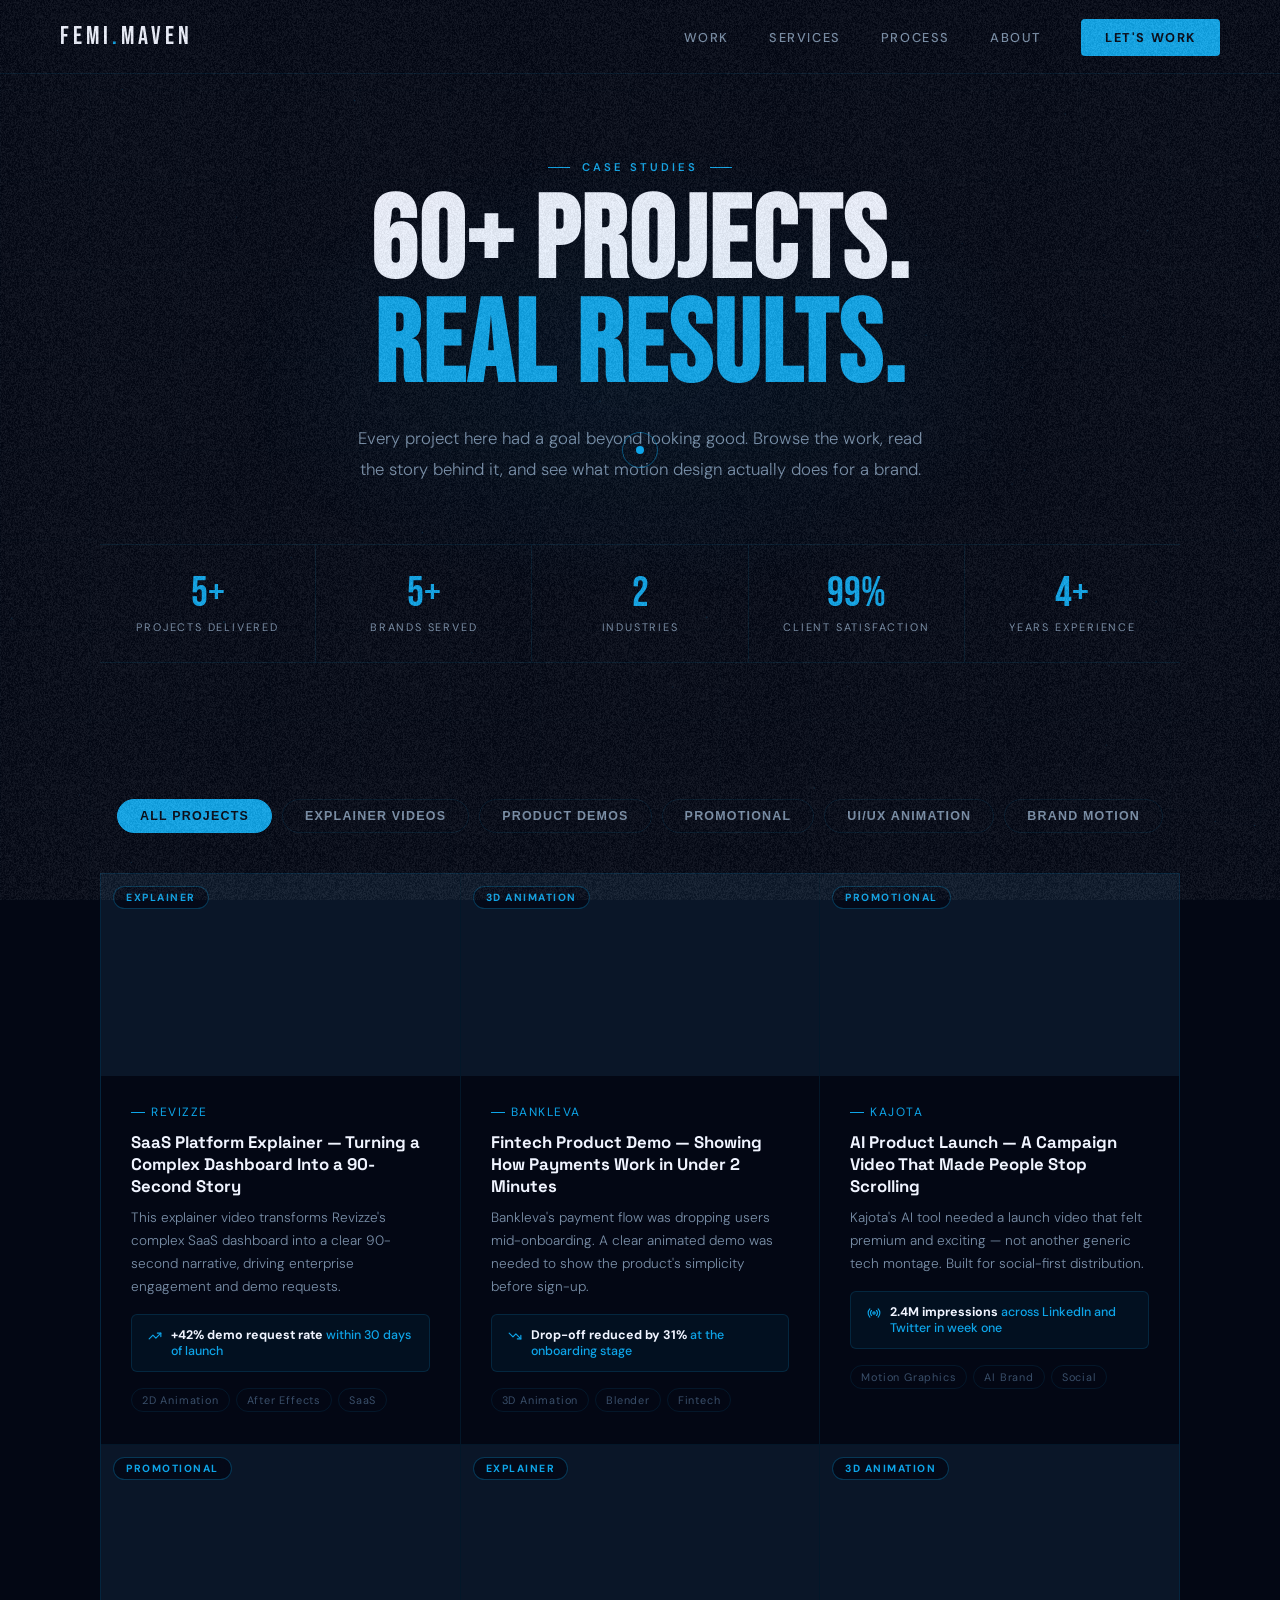
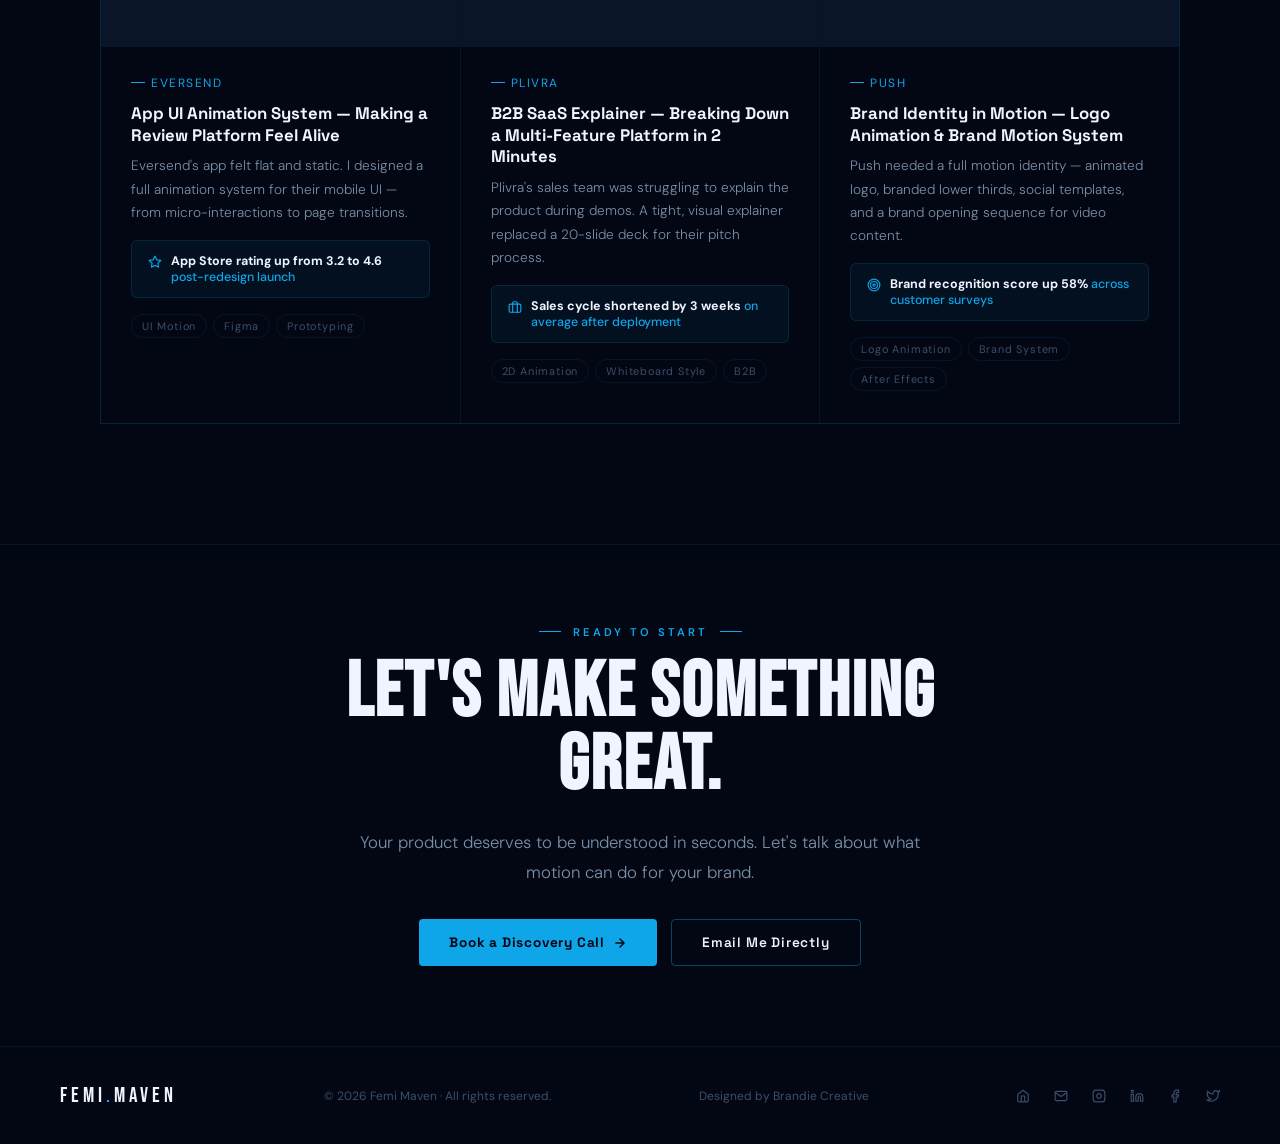
==== commit cf4c0437: "SEO-v1" ====
--- a/portfolio.html
+++ b/portfolio.html
@@ -4,13 +4,15 @@
 <head>
   <meta charset="UTF-8">
   <meta name="viewport" content="width=device-width, initial-scale=1.0">
-  <title>Portfolio — Femi Maven Motion Design</title>
+  <title>Motion Graphics Portfolio — Femi Maven | Lagos, Nigeria & Africa 2D & 3D Animation Case Studies</title>
   <meta name="description"
-    content="Explore 60+ motion graphics projects by Femi Maven. Case studies showcasing explainer videos, product demos, UI/UX animations, and promotional videos for Fintech, SaaS, and AI companies.">
+    content="Explore 60+ motion graphics projects by Femi Maven in Lagos, Nigeria and Africa. Case studies for explainer videos, product demos, UI/UX animation, and brand motion design for Fintech, SaaS, and AI companies.">
   <meta name="keywords"
-    content="motion graphics portfolio, animation case studies, explainer videos, product demos, UI/UX animation, promotional videos, Femi Maven projects">
+    content="motion graphics portfolio Lagos, motion graphics portfolio Nigeria, motion graphics portfolio Africa, 2D animation Lagos, 3D animation Nigeria, top motion graphics Africa, explainer videos, product demos, UI/UX animation, brand motion design, Fintech animation, SaaS animation">
   <meta name="author" content="Femi Maven">
   <meta name="robots" content="index, follow">
+  <meta name="geo.region" content="NG-LAG">
+  <meta name="geo.placename" content="Lagos, Nigeria">
   <link rel="canonical" href="https://femimaven.netlify.app/portfolio.html">
   <link rel="shortcut icon" href="./IMG_4387.PNG" type="image/x-icon">
   <link rel="dns-prefetch" href="//www.youtube.com">
@@ -20,17 +22,17 @@
   <!-- Open Graph / Facebook -->
   <meta property="og:type" content="website">
   <meta property="og:url" content="https://femimaven.netlify.app/portfolio.html">
-  <meta property="og:title" content="Portfolio — Femi Maven Motion Design">
+  <meta property="og:title" content="Motion Graphics Portfolio — Femi Maven | Lagos, Nigeria & Africa">
   <meta property="og:description"
-    content="Explore 60+ motion graphics projects by Femi Maven. Case studies showcasing real results for brands.">
+    content="Explore 60+ motion graphics projects by Femi Maven in Lagos, Nigeria and Africa. Case studies for Fintech, SaaS, and AI brands.">
   <meta property="og:image" content="https://femimaven.netlify.app/IMG_4387.PNG">
 
   <!-- Twitter -->
   <meta property="twitter:card" content="summary_large_image">
   <meta property="twitter:url" content="https://femimaven.netlify.app/portfolio.html">
-  <meta property="twitter:title" content="Portfolio — Femi Maven Motion Design">
+  <meta property="twitter:title" content="Motion Graphics Portfolio — Femi Maven | Lagos, Nigeria & Africa">
   <meta property="twitter:description"
-    content="Explore 60+ motion graphics projects by Femi Maven. Case studies showcasing real results for brands.">
+    content="Explore 60+ motion graphics case studies by Femi Maven, Lagos Nigeria and Africa. 2D & 3D animation for Fintech, SaaS, and AI brands.">
   <meta property="twitter:image" content="https://femimaven.netlify.app/IMG_4387.PNG">
 </head>
 
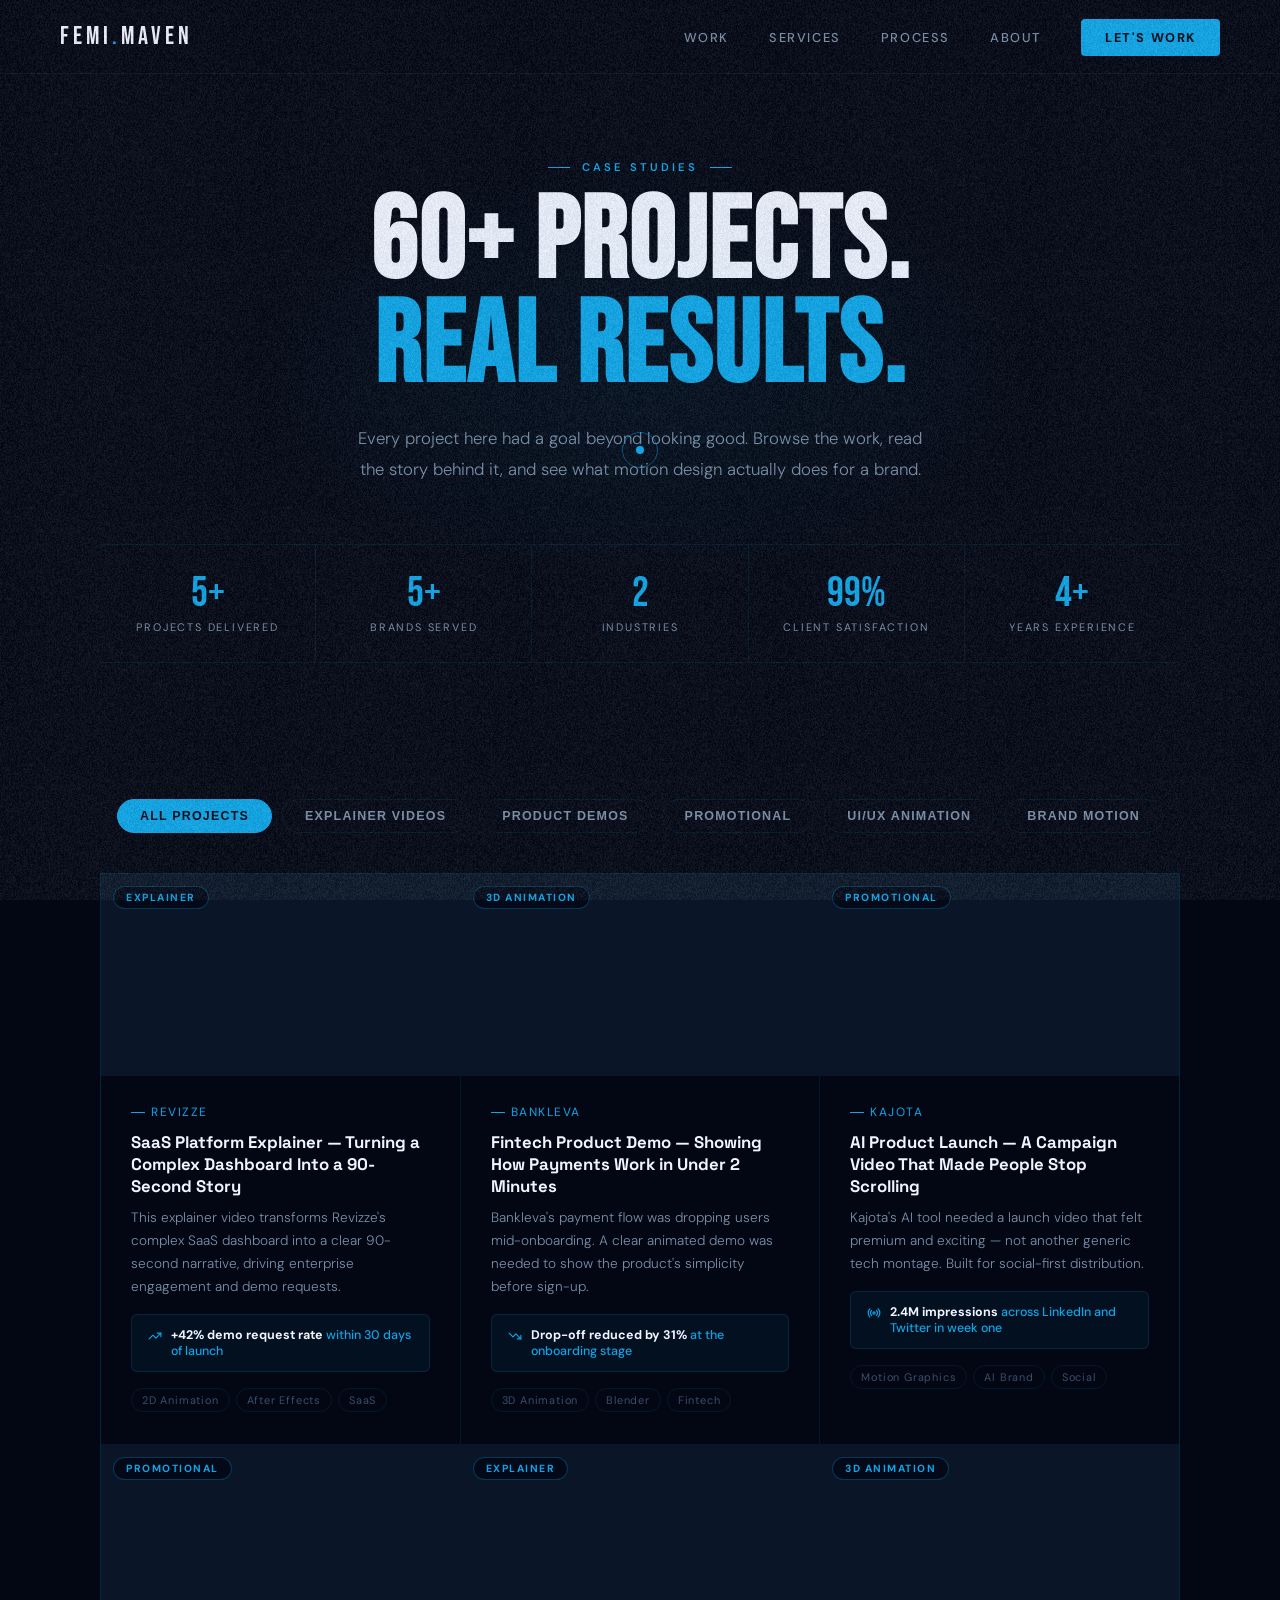
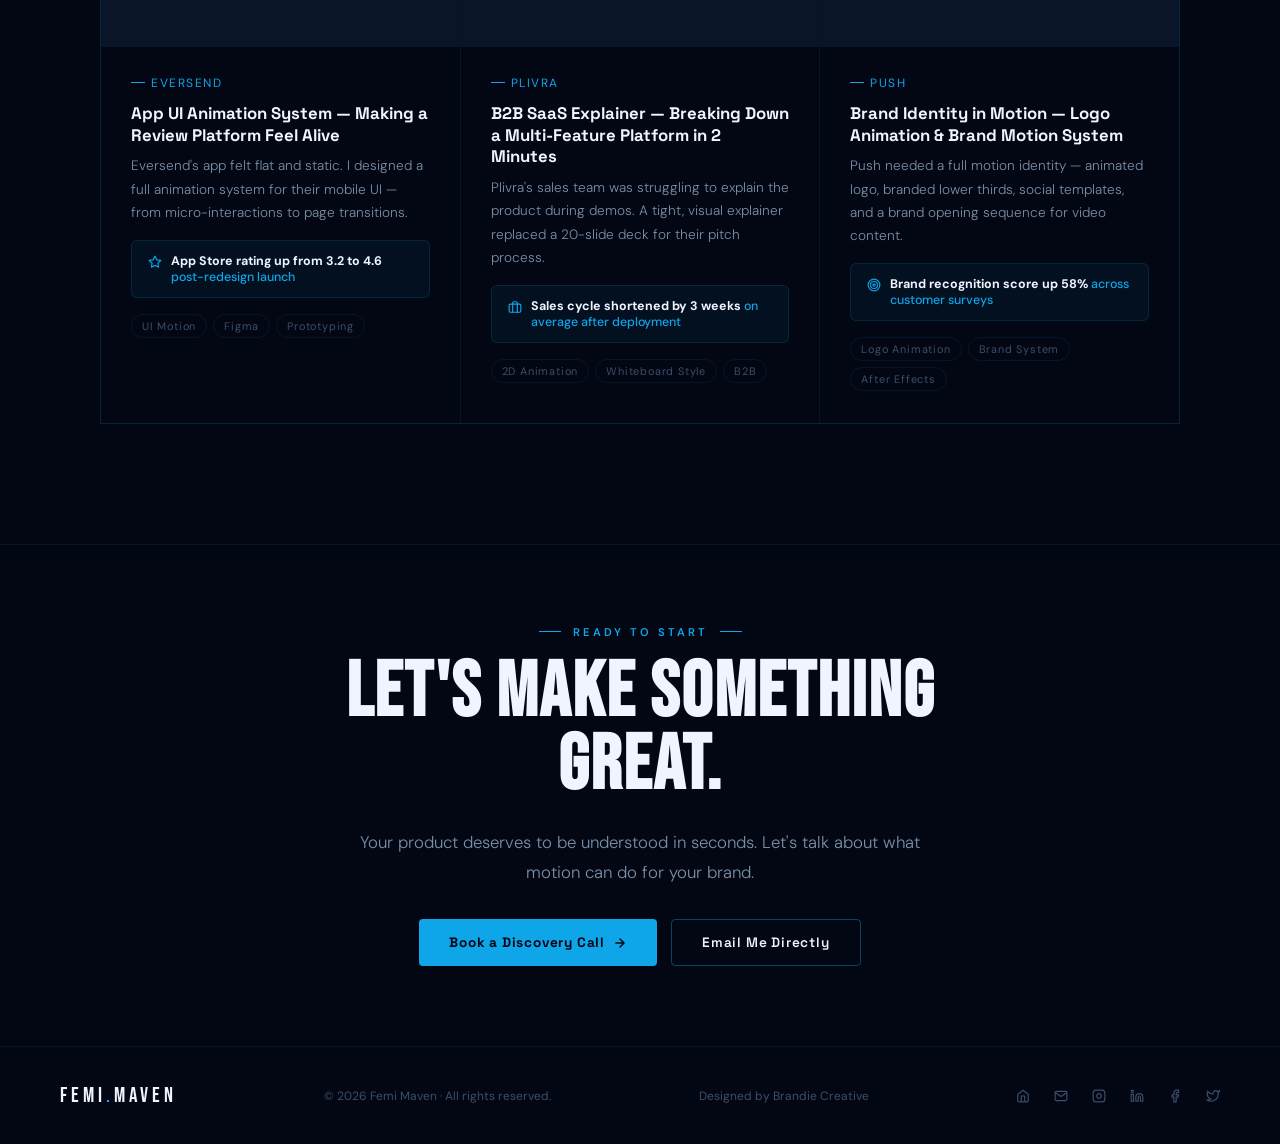
==== commit f43dc7b9: "nav updates 8" ====
--- a/portfolio.html
+++ b/portfolio.html
@@ -4,11 +4,11 @@
 <head>
   <meta charset="UTF-8">
   <meta name="viewport" content="width=device-width, initial-scale=1.0">
-  <title>Motion Graphics Portfolio — Femi Maven | Lagos, Nigeria & Africa 2D & 3D Animation Case Studies</title>
+  <title>MOTION GRAPHICS PORTFOLIO — FEMI MAVEN | LAGOS, NIGERIA & AFRICA 2D & 3D ANIMATION CASE STUDIES</title>
   <meta name="description"
     content="Explore 60+ motion graphics projects by Femi Maven in Lagos, Nigeria and Africa. Case studies for explainer videos, product demos, UI/UX animation, and brand motion design for Fintech, SaaS, and AI companies.">
   <meta name="keywords"
-    content="motion graphics portfolio Lagos, motion graphics portfolio Nigeria, motion graphics portfolio Africa, 2D animation Lagos, 3D animation Nigeria, top motion graphics Africa, explainer videos, product demos, UI/UX animation, brand motion design, Fintech animation, SaaS animation">
+    content="motion graphics portfolio Lagos, motion graphics portfolio Nigeria, motion graphics portfolio Africa, 2D animation, 3D animation, motion graphics for Fintech, motion graphics for SaaS, brand motion design, explainer videos, product demos, UI/UX animation">
   <meta name="author" content="Femi Maven">
   <meta name="robots" content="index, follow">
   <meta name="geo.region" content="NG-LAG">
@@ -22,18 +22,29 @@
   <!-- Open Graph / Facebook -->
   <meta property="og:type" content="website">
   <meta property="og:url" content="https://femimaven.netlify.app/portfolio.html">
-  <meta property="og:title" content="Motion Graphics Portfolio — Femi Maven | Lagos, Nigeria & Africa">
+  <meta property="og:title" content="MOTION GRAPHICS PORTFOLIO — FEMI MAVEN | LAGOS, NIGERIA & AFRICA">
   <meta property="og:description"
     content="Explore 60+ motion graphics projects by Femi Maven in Lagos, Nigeria and Africa. Case studies for Fintech, SaaS, and AI brands.">
+  <meta property="og:site_name" content="Femi Maven">
   <meta property="og:image" content="https://femimaven.netlify.app/IMG_4387.PNG">
 
   <!-- Twitter -->
   <meta property="twitter:card" content="summary_large_image">
   <meta property="twitter:url" content="https://femimaven.netlify.app/portfolio.html">
-  <meta property="twitter:title" content="Motion Graphics Portfolio — Femi Maven | Lagos, Nigeria & Africa">
+  <meta property="twitter:title" content="MOTION GRAPHICS PORTFOLIO — FEMI MAVEN | LAGOS, NIGERIA & AFRICA">
   <meta property="twitter:description"
     content="Explore 60+ motion graphics case studies by Femi Maven, Lagos Nigeria and Africa. 2D & 3D animation for Fintech, SaaS, and AI brands.">
   <meta property="twitter:image" content="https://femimaven.netlify.app/IMG_4387.PNG">
+  <meta property="twitter:site" content="@femimaven_">
+  <script type="application/ld+json">
+  {
+    "@context": "https://schema.org",
+    "@type": "CollectionPage",
+    "name": "Motion Graphics Portfolio — Femi Maven",
+    "url": "https://femimaven.netlify.app/portfolio.html",
+    "description": "Explore 60+ motion graphics projects by Femi Maven in Lagos, Nigeria and Africa. Case studies for explainer videos, product demos, UI/UX animation, and brand motion design for Fintech, SaaS, and AI companies."
+  }
+  </script>
 </head>
 
 <body>
